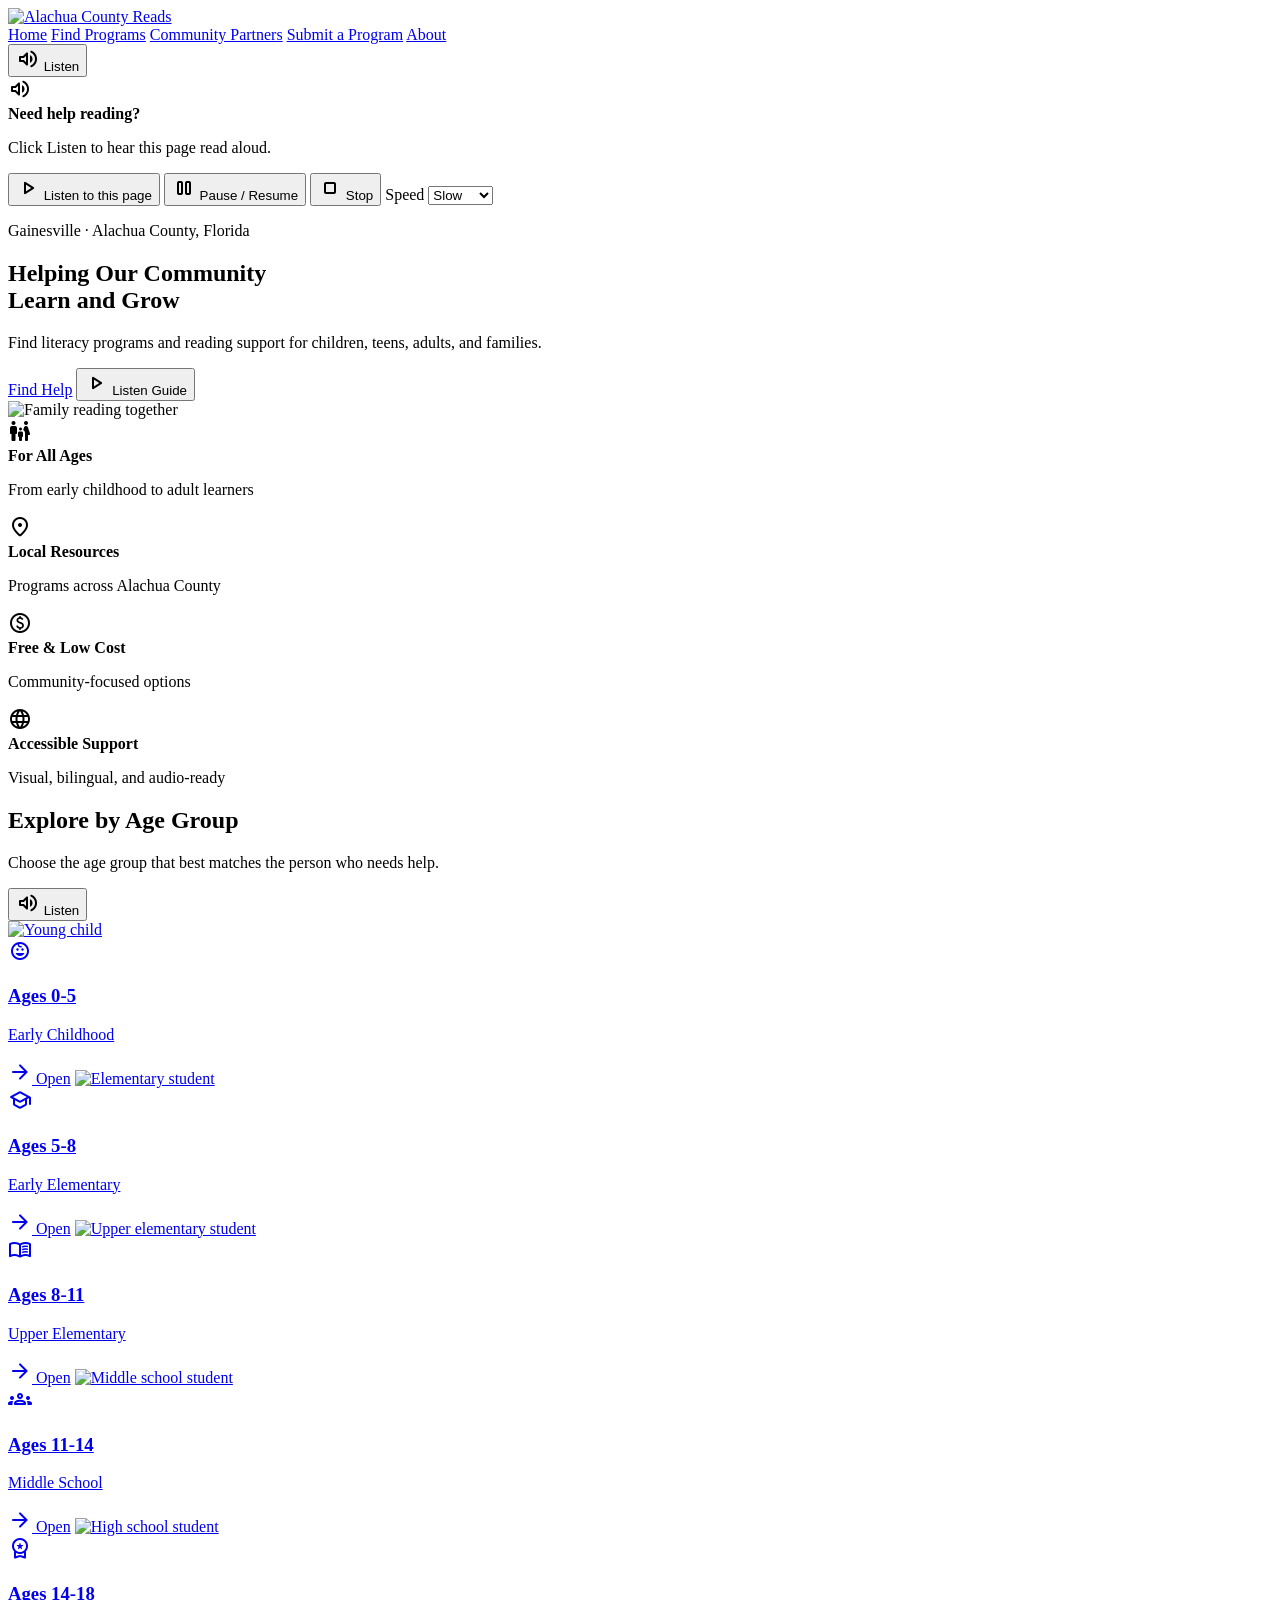
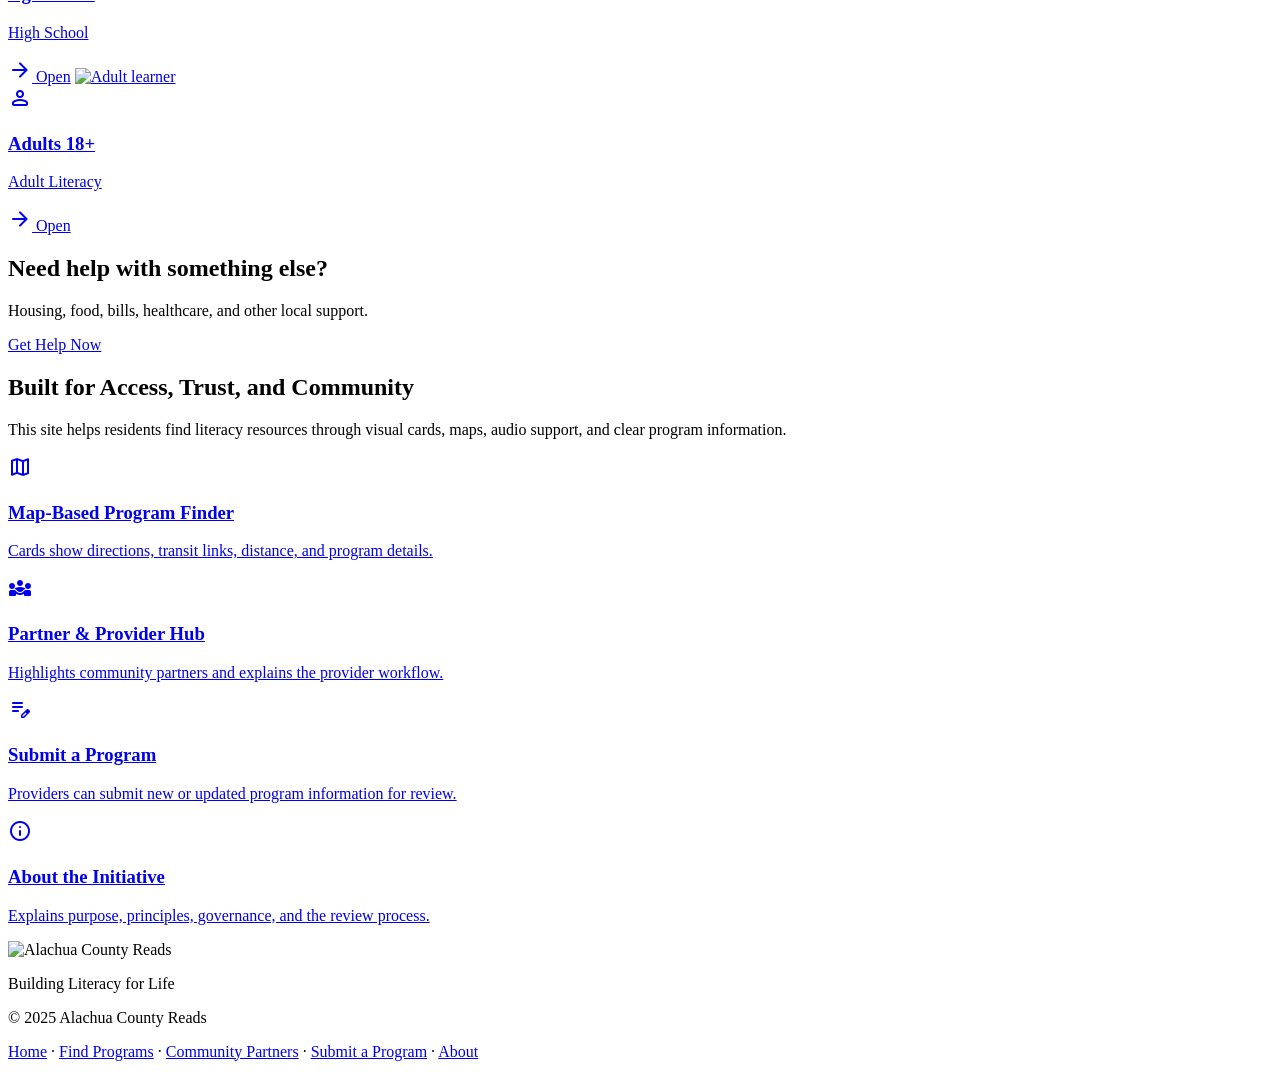
==== index.html @ 7604eb32 "Add files via upload" ====
<!DOCTYPE html>
<html lang="en">
<head>
  <meta charset="UTF-8" />
  <meta name="viewport" content="width=device-width, initial-scale=1.0" />
  <title>Alachua County Reads | Literacy Resource Hub</title>
  <link href="https://fonts.googleapis.com/css2?family=Material+Symbols+Rounded" rel="stylesheet" />
  <link rel="icon" type="image/png" sizes="32x32" href="images/branding/favicon-32.png" />
  <link rel="icon" type="image/png" sizes="16x16" href="images/branding/favicon-16.png" />
  <link rel="shortcut icon" href="images/branding/favicon.ico" />
  <link rel="apple-touch-icon" href="images/branding/apple-touch-icon.png" />
  <link rel="stylesheet" href="css/styles.css" />
  <link rel="stylesheet" href="guide/guide.css" />
</head>
<body data-audio-title="Alachua County Reads home" data-audio-text="Welcome to Alachua County Reads. This site helps children, teens, adults, families, caregivers, and providers find literacy programs in Alachua County. Choose an age group to find programs, or use the navigation to see partners, submit a program, or learn more about the initiative.">
  <header class="site-header acr-site-header">
  <a href="index.html" class="acr-logo-link" aria-label="Alachua County Reads Home">
    <img src="images/logo.png" alt="Alachua County Reads" class="site-logo" />
  </a>

  <nav class="main-nav acr-main-nav" aria-label="Main navigation">
    <a href="index.html" class="active-nav" aria-current="page">Home</a>
    <a href="programs.html">Find Programs</a>
    <a href="partners.html">Community Partners</a>
    <a href="submit.html">Submit a Program</a>
    <a href="about.html">About</a>
  </nav>

  <div class="header-actions acr-header-actions">
    <button class="listen-button" type="button" onclick="ACRAudio.speakPage()">
      <span class="material-symbols-rounded">volume_up</span>
      Listen
    </button>
  </div>
</header>
<section class="audio-guide-strip" aria-label="Audio guide">
  <div class="audio-guide-main">
    <span class="material-symbols-rounded" aria-hidden="true">volume_up</span>
    <div>
      <strong>Need help reading?</strong>
      <p>Click Listen to hear this page read aloud.</p>
    </div>
  </div>
  <div class="audio-controls" role="group" aria-label="Audio controls">
    <button type="button" class="audio-button primary-audio" onclick="ACRAudio.speakPage()">
      <span class="material-symbols-rounded" aria-hidden="true">play_arrow</span>
      Listen to this page
    </button>
    <button type="button" class="audio-button" onclick="ACRAudio.pauseOrResume()">
      <span class="material-symbols-rounded" aria-hidden="true">pause</span>
      Pause / Resume
    </button>
    <button type="button" class="audio-button" onclick="ACRAudio.stop()">
      <span class="material-symbols-rounded" aria-hidden="true">stop</span>
      Stop
    </button>
    <label class="audio-speed-label">
      Speed
      <select id="audioSpeed" onchange="ACRAudio.setSpeed(this.value)">
        <option value="0.75" selected>Slow</option>
        <option value="0.9">Normal</option>
        <option value="1.1">Fast</option>
      </select>
    </label>
  </div>
</section>


  <section class="hero">
    <div class="hero-content">
      <p class="eyebrow">Gainesville · Alachua County, Florida</p>
      <h1>Helping Our Community<br /><span>Learn and Grow</span></h1>
      <p class="hero-text">Find literacy programs and reading support for children, teens, adults, and families.</p>
      <div class="hero-actions">
        <a class="primary-button" href="#age-groups">Find Help</a>
        <button class="secondary-button" onclick="speakText('Start by choosing the age group that best matches the person who needs help. You can then view programs, maps, directions, and support options.')">
          <span class="material-symbols-rounded">play_arrow</span>
          Listen Guide
        </button>
      </div>
    </div>
    <div class="hero-image">
      <img src="images/hero-family.jpg" alt="Family reading together" />
    </div>
  </section>

  <section class="quick-stats">
    <div class="stat-card"><div class="stat-icon"><span class="material-symbols-rounded">family_restroom</span></div><div><strong>For All Ages</strong><p>From early childhood to adult learners</p></div></div>
    <div class="stat-card"><div class="stat-icon"><span class="material-symbols-rounded">location_on</span></div><div><strong>Local Resources</strong><p>Programs across Alachua County</p></div></div>
    <div class="stat-card"><div class="stat-icon"><span class="material-symbols-rounded">paid</span></div><div><strong>Free & Low Cost</strong><p>Community-focused options</p></div></div>
    <div class="stat-card"><div class="stat-icon"><span class="material-symbols-rounded">language</span></div><div><strong>Accessible Support</strong><p>Visual, bilingual, and audio-ready</p></div></div>
  </section>

  <section class="section age-section" id="age-groups">
    <div class="section-header">
      <div>
        <h2>Explore by Age Group</h2>
        <p>Choose the age group that best matches the person who needs help.</p>
      </div>
      <button class="small-listen" onclick="speakText('Choose an age group. Each card opens programs and services for that age.')">
        <span class="material-symbols-rounded">volume_up</span>
        Listen
      </button>
    </div>

    <div class="age-grid">
      <a class="age-card" href="programs.html?age=0-5"><img src="images/age-0-5.jpg" alt="Young child" /><div class="age-icon"><span class="material-symbols-rounded">child_care</span></div><h3>Ages 0-5</h3><p>Early Childhood</p><span class="age-listen"><span class="material-symbols-rounded">arrow_forward</span> Open</span></a>
      <a class="age-card" href="programs.html?age=5-8"><img src="images/age-5-8.jpg" alt="Elementary student" /><div class="age-icon"><span class="material-symbols-rounded">school</span></div><h3>Ages 5-8</h3><p>Early Elementary</p><span class="age-listen"><span class="material-symbols-rounded">arrow_forward</span> Open</span></a>
      <a class="age-card" href="programs.html?age=8-11"><img src="images/age-8-11.jpg" alt="Upper elementary student" /><div class="age-icon"><span class="material-symbols-rounded">menu_book</span></div><h3>Ages 8-11</h3><p>Upper Elementary</p><span class="age-listen"><span class="material-symbols-rounded">arrow_forward</span> Open</span></a>
      <a class="age-card" href="programs.html?age=11-14"><img src="images/age-11-14.jpg" alt="Middle school student" /><div class="age-icon"><span class="material-symbols-rounded">groups</span></div><h3>Ages 11-14</h3><p>Middle School</p><span class="age-listen"><span class="material-symbols-rounded">arrow_forward</span> Open</span></a>
      <a class="age-card" href="programs.html?age=14-18"><img src="images/age-14-18.jpg" alt="High school student" /><div class="age-icon"><span class="material-symbols-rounded">workspace_premium</span></div><h3>Ages 14-18</h3><p>High School</p><span class="age-listen"><span class="material-symbols-rounded">arrow_forward</span> Open</span></a>
      <a class="age-card" href="programs.html?age=adult"><img src="images/age-adult.jpg" alt="Adult learner" /><div class="age-icon"><span class="material-symbols-rounded">person</span></div><h3>Adults 18+</h3><p>Adult Literacy</p><span class="age-listen"><span class="material-symbols-rounded">arrow_forward</span> Open</span></a>
    </div>
  </section>

  <section class="outside-help">
    <div>
      <h2>Need help with something else?</h2>
      <p>Housing, food, bills, healthcare, and other local support.</p>
    </div>
    <a class="help-now-button" href="https://www.211.org/" target="_blank" rel="noopener">Get Help Now</a>
  </section>

  <section class="section board-demo-section">
    <div class="section-header">
      <div>
        <h2>Built for Access, Trust, and Community</h2>
        <p>This site helps residents find literacy resources through visual cards, maps, audio support, and clear program information.</p>
      </div>
    </div>
    <div class="board-demo-grid">
      <a href="programs.html" class="board-demo-card"><span class="material-symbols-rounded">map</span><h3>Map-Based Program Finder</h3><p>Cards show directions, transit links, distance, and program details.</p></a>
      <a href="partners.html" class="board-demo-card"><span class="material-symbols-rounded">diversity_3</span><h3>Partner & Provider Hub</h3><p>Highlights community partners and explains the provider workflow.</p></a>
      <a href="submit.html" class="board-demo-card"><span class="material-symbols-rounded">edit_note</span><h3>Submit a Program</h3><p>Providers can submit new or updated program information for review.</p></a>
      <a href="about.html" class="board-demo-card"><span class="material-symbols-rounded">info</span><h3>About the Initiative</h3><p>Explains purpose, principles, governance, and the review process.</p></a>
    </div>
  </section>

  <footer class="acr-footer">
  <img src="images/logo.png" alt="Alachua County Reads" class="footer-logo" />
  <p class="footer-tagline">Building Literacy for Life</p>
  <p>© 2025 Alachua County Reads</p>
  <p class="footer-links">
    <a href="index.html">Home</a> ·
    <a href="programs.html">Find Programs</a> ·
    <a href="partners.html">Community Partners</a> ·
    <a href="submit.html">Submit a Program</a> ·
    <a href="about.html">About</a>
  </p>
</footer>

  <script>
    function speakText(text) {
      if (!('speechSynthesis' in window)) return;
      window.speechSynthesis.cancel();
      const utterance = new SpeechSynthesisUtterance(text);
      utterance.rate = 0.9;
      window.speechSynthesis.speak(utterance);
    }
  </script>
<script src="js/audio-accessibility.js"></script>
<script src="guide/acr-guide.js"></script>
</body>
</html>
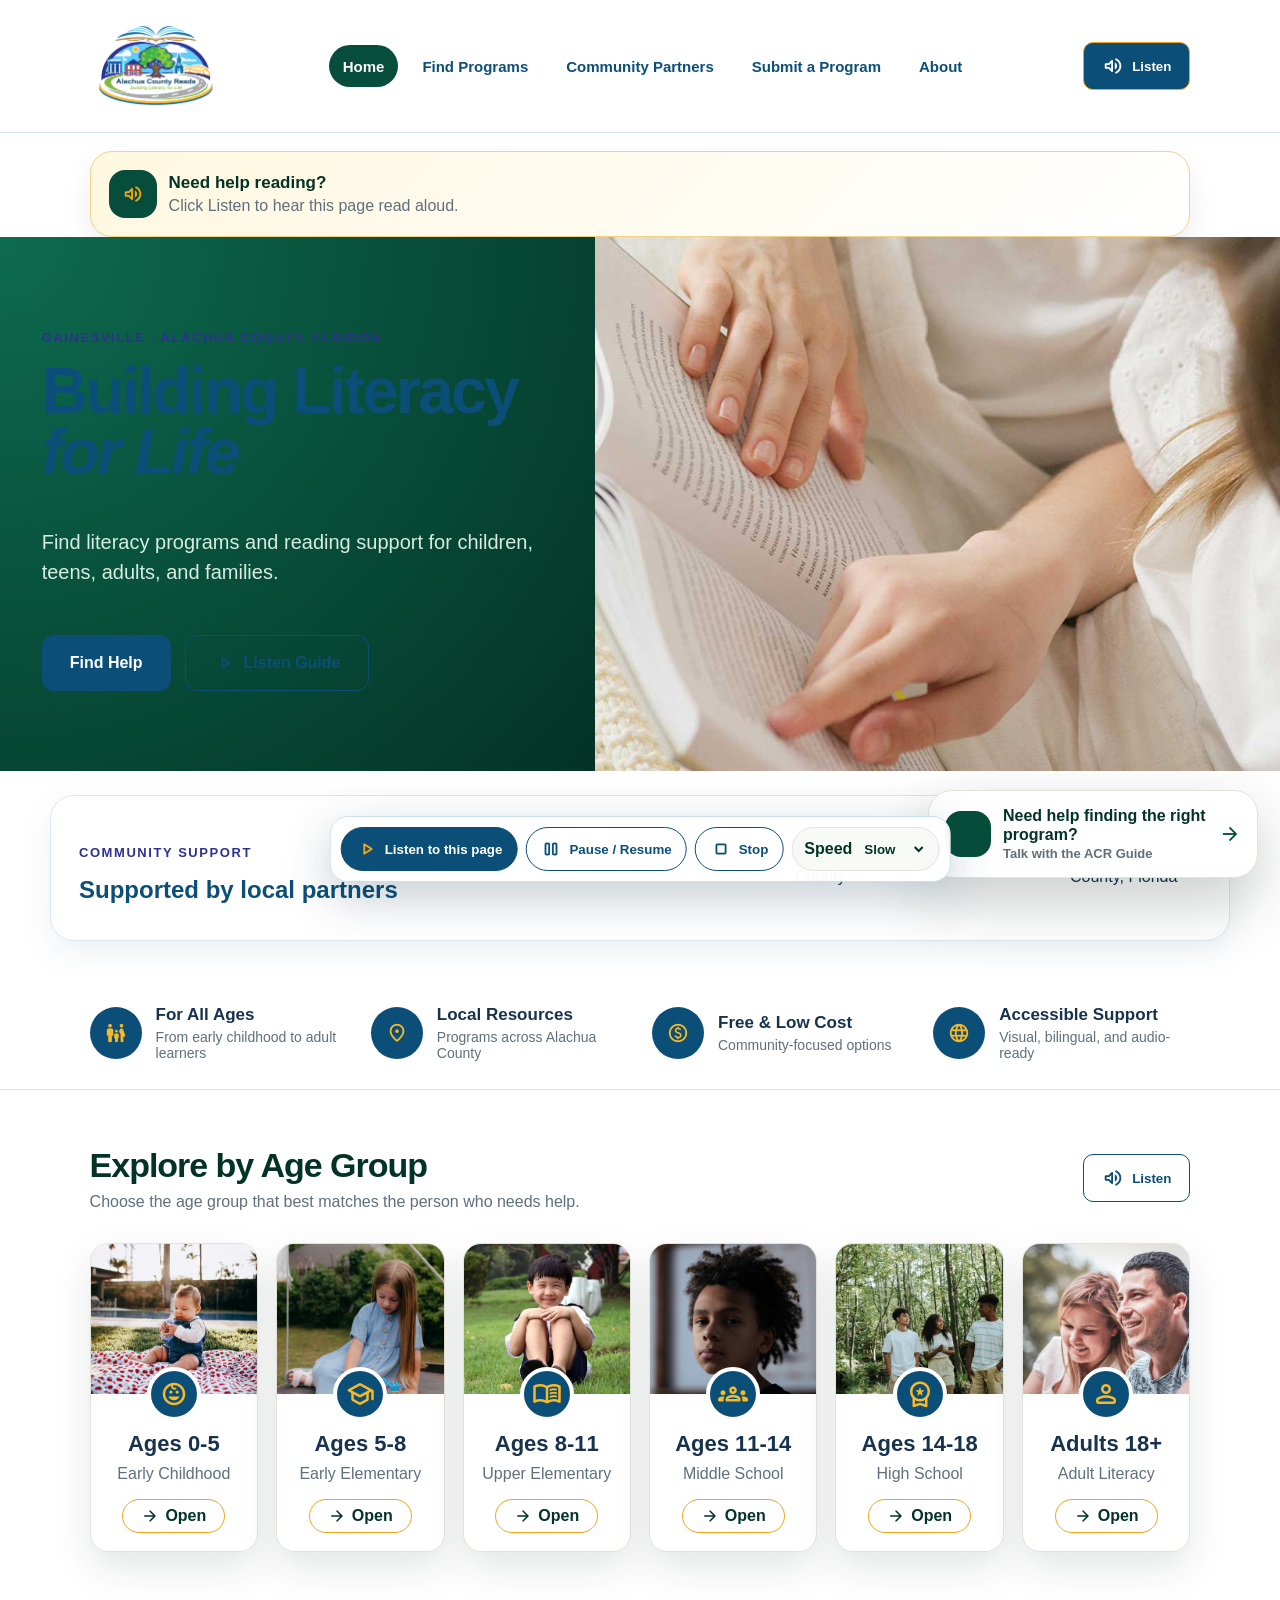
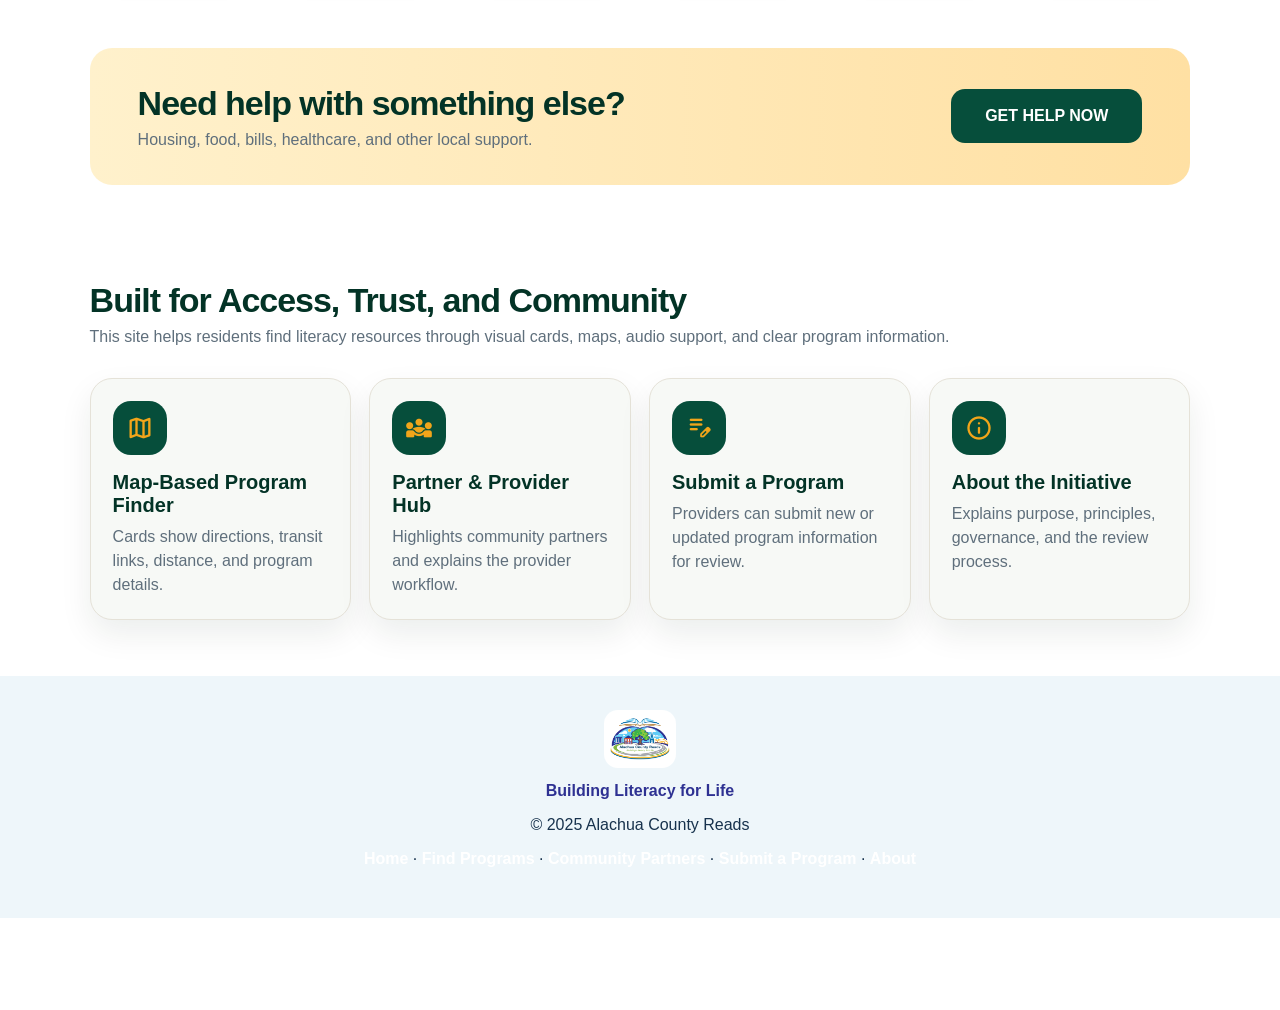
==== commit 00317b77: "Add files via upload" ====
--- a/index.html
+++ b/index.html
@@ -12,7 +12,7 @@
   <link rel="stylesheet" href="css/styles.css" />
   <link rel="stylesheet" href="guide/guide.css" />
 </head>
-<body data-audio-title="Alachua County Reads home" data-audio-text="Welcome to Alachua County Reads. This site helps children, teens, adults, families, caregivers, and providers find literacy programs in Alachua County. Choose an age group to find programs, or use the navigation to see partners, submit a program, or learn more about the initiative.">
+<body class="home-page" data-audio-title="Alachua County Reads home" data-audio-text="Welcome to Alachua County Reads. This site helps children, teens, adults, families, caregivers, and providers find literacy programs in Alachua County. Choose an age group to find programs, or use the navigation to see partners, submit a program, or learn more about the initiative.">
   <header class="site-header acr-site-header">
   <a href="index.html" class="acr-logo-link" aria-label="Alachua County Reads Home">
     <img src="images/logo.png" alt="Alachua County Reads" class="site-logo" />
@@ -69,7 +69,7 @@
   <section class="hero">
     <div class="hero-content">
       <p class="eyebrow">Gainesville · Alachua County, Florida</p>
-      <h1>Helping Our Community<br /><span>Learn and Grow</span></h1>
+      <h1>Building Literacy<br /><span>for Life</span></h1>
       <p class="hero-text">Find literacy programs and reading support for children, teens, adults, and families.</p>
       <div class="hero-actions">
         <a class="primary-button" href="#age-groups">Find Help</a>
@@ -81,6 +81,22 @@
     </div>
     <div class="hero-image">
       <img src="images/hero-family.jpg" alt="Family reading together" />
+    </div>
+  </section>
+
+
+  <section class="supporting-partners" aria-labelledby="supportingPartnersTitle">
+    <div class="supporting-partners-copy">
+      <p class="eyebrow">Community support</p>
+      <h2 id="supportingPartnersTitle">Supported by local partners</h2>
+    </div>
+    <div class="supporting-partner-logos">
+      <a href="https://www.childrenstrustofalachuacounty.us/" target="_blank" rel="noopener" aria-label="Children's Trust of Alachua County website">
+        <img src="images/partners/childrens-trust-logo.png" alt="Children's Trust of Alachua County" />
+      </a>
+      <a href="https://www.alachuacounty.us/" target="_blank" rel="noopener" aria-label="Alachua County website">
+        <img src="https://upload.wikimedia.org/wikipedia/commons/e/ef/Seal_of_Alachua_County%2C_Florida.png" alt="Alachua County, Florida" />
+      </a>
     </div>
   </section>
 
--- a/css/styles.css
+++ b/css/styles.css
@@ -0,0 +1,3686 @@
+/* RC1 POLISH & TRUST ADDITIONS
+   Add this file's contents to the bottom of css/styles.css
+   This update avoids requiring real photos/audio files tonight. */
+
+/* Fast search */
+.program-search-box {
+  display: grid;
+  grid-template-columns: 58px 1fr minmax(260px, 420px) auto;
+  gap: 16px;
+  align-items: center;
+  background: #ffffff;
+  border: 1px solid #e5e2d8;
+  border-radius: 24px;
+  padding: 18px;
+  margin-bottom: 28px;
+  box-shadow: 0 16px 36px rgba(8, 32, 24, 0.08);
+}
+
+.program-search-icon {
+  width: 58px;
+  height: 58px;
+  border-radius: 18px;
+  background: #064e3b;
+  color: #f2a51a;
+  display: grid;
+  place-items: center;
+}
+
+.program-search-icon .material-symbols-rounded {
+  color: #f2a51a;
+  font-size: 32px;
+}
+
+.program-search-copy label {
+  display: block;
+  color: #033326;
+  font-weight: 900;
+  font-size: 22px;
+  margin-bottom: 4px;
+}
+
+.program-search-copy p {
+  margin: 0;
+  color: #5f6f7c;
+  line-height: 1.35;
+}
+
+#programSearchInput {
+  width: 100%;
+  min-height: 52px;
+  border-radius: 16px;
+  border: 1px solid #d9d6cc;
+  background: #f7f9f6;
+  color: #102033;
+  padding: 0 16px;
+  font-size: 16px;
+}
+
+#programSearchInput:focus {
+  outline: 3px solid rgba(242, 165, 26, 0.26);
+  border-color: #f2a51a;
+  background: #ffffff;
+}
+
+.search-clear-button {
+  min-height: 52px;
+  border: 1px solid #e5e2d8;
+  background: #ffffff;
+  color: #064e3b;
+  border-radius: 16px;
+  font-weight: 900;
+  padding: 0 16px;
+  cursor: pointer;
+  display: inline-flex;
+  align-items: center;
+  justify-content: center;
+  gap: 7px;
+}
+
+/* Verification / trust */
+.verification-pill {
+  display: inline-flex;
+  align-items: center;
+  gap: 6px;
+  border-radius: 999px;
+  padding: 7px 11px;
+  font-size: 12px;
+  font-weight: 900;
+  margin: -4px 0 14px;
+  width: fit-content;
+}
+
+.verification-pill .material-symbols-rounded {
+  font-size: 17px;
+}
+
+.verified-source {
+  background: #eef5f1;
+  border: 1px solid #cde3d7;
+  color: #064e3b;
+}
+
+.needs-review {
+  background: #fff7df;
+  border: 1px solid #f2d18a;
+  color: #7a4a00;
+}
+
+/* Missing image fallback so board demo never shows broken image icons */
+.stat-card-image,
+.modal-profile-image,
+.community-card {
+  position: relative;
+}
+
+.stat-card-image.image-missing,
+.modal-profile-image.image-missing {
+  min-height: 170px;
+  background: linear-gradient(135deg, #064e3b, #033326);
+  display: grid;
+  place-items: center;
+}
+
+.stat-card-image.image-missing::after,
+.modal-profile-image.image-missing::after {
+  content: "Photo coming soon";
+  color: #f2a51a;
+  font-weight: 900;
+  letter-spacing: 0.02em;
+}
+
+/* Map/direct route polish */
+.card-direction-row {
+  display: grid;
+  grid-template-columns: repeat(4, 1fr);
+  gap: 8px;
+}
+
+.card-direction-row .mini-map-button {
+  min-width: 0;
+  padding-left: 6px;
+  padding-right: 6px;
+}
+
+.optional-walk-link {
+  background: #eef5f1;
+  border-color: #cde3d7;
+}
+
+.board-map-panel {
+  border-width: 2px;
+}
+
+.map-preview-note {
+  font-size: 13px;
+  line-height: 1.35;
+}
+
+/* Audio buttons should feel intentional, not secondary */
+.card-listen-button {
+  min-height: 44px;
+  border-radius: 14px;
+  border: 1px solid #064e3b;
+  background: #064e3b;
+  color: #ffffff;
+  font-weight: 900;
+  display: inline-flex;
+  align-items: center;
+  justify-content: center;
+  gap: 7px;
+  width: 100%;
+  cursor: pointer;
+  margin-top: 12px;
+}
+
+.card-listen-button .material-symbols-rounded {
+  color: #f2a51a;
+}
+
+.listen-button,
+.secondary-map-action,
+.near-me-button {
+  touch-action: manipulation;
+}
+
+/* Mobile polish */
+@media (max-width: 980px) {
+  .program-search-box {
+    grid-template-columns: 58px 1fr;
+  }
+
+  #programSearchInput,
+  .search-clear-button {
+    grid-column: 1 / -1;
+  }
+
+  .card-direction-row {
+    grid-template-columns: repeat(2, 1fr);
+  }
+}
+
+@media (max-width: 640px) {
+  .program-search-box {
+    grid-template-columns: 1fr;
+  }
+
+  .program-search-icon {
+    width: 52px;
+    height: 52px;
+  }
+
+  .program-search-copy label {
+    font-size: 20px;
+  }
+
+  .card-direction-row {
+    grid-template-columns: 1fr;
+  }
+
+  .filter-chip,
+  .quick-help-card,
+  .chooser-card,
+  .mini-map-button,
+  .card-listen-button,
+  .near-me-button {
+    min-height: 48px;
+  }
+}
+:root {
+  --green: #064e3b;
+  --green-dark: #033326;
+  --gold: #f2a51a;
+  --gold-soft: #fff1cc;
+  --blue: #173b57;
+  --cream: #faf8f2;
+  --gray: #f3f5f4;
+  --text: #102033;
+  --muted: #5f6f7c;
+  --border: #e5e2d8;
+  --white: #ffffff;
+  --shadow: 0 16px 38px rgba(8, 32, 24, 0.11);
+}
+
+* {
+  box-sizing: border-box;
+}
+
+body {
+  margin: 0;
+  font-family: Arial, Helvetica, sans-serif;
+  background: var(--cream);
+  color: var(--text);
+}
+
+a {
+  text-decoration: none;
+  color: inherit;
+}
+
+img {
+  width: 100%;
+  display: block;
+}
+
+/* HEADER */
+
+.site-header {
+  height: 84px;
+  padding: 0 7%;
+  background: var(--white);
+  display: flex;
+  align-items: center;
+  justify-content: space-between;
+  border-bottom: 1px solid var(--border);
+  position: sticky;
+  top: 0;
+  z-index: 20;
+}
+
+.logo-wrap {
+  display: flex;
+  align-items: center;
+  gap: 12px;
+}
+
+.logo-mark {
+  width: 46px;
+  height: 46px;
+  border-radius: 14px;
+  background: var(--green);
+  color: var(--gold);
+  display: grid;
+  place-items: center;
+  font-size: 24px;
+}
+
+.logo-title {
+  font-size: 22px;
+  font-weight: 800;
+  color: var(--green-dark);
+}
+
+.logo-subtitle {
+  font-size: 11px;
+  text-transform: uppercase;
+  color: var(--green);
+  letter-spacing: 0.08em;
+  font-weight: 700;
+}
+
+.main-nav {
+  display: flex;
+  gap: 28px;
+  font-size: 15px;
+  font-weight: 600;
+}
+
+.main-nav a {
+  color: var(--text);
+}
+
+.listen-button,
+.small-listen {
+  border: 1px solid var(--gold);
+  color: var(--green-dark);
+  background: var(--white);
+  padding: 12px 18px;
+  border-radius: 10px;
+  font-weight: 700;
+  cursor: pointer;
+}
+
+.back-link {
+  font-weight: 700;
+  color: var(--green);
+}
+
+/* HERO */
+
+.hero {
+  display: grid;
+  grid-template-columns: 1fr 1.15fr;
+  min-height: 440px;
+}
+
+.hero-content {
+  background: radial-gradient(circle at top left, #0d6b4f, var(--green-dark));
+  color: var(--white);
+  padding: 80px 7%;
+  display: flex;
+  flex-direction: column;
+  justify-content: center;
+}
+
+.eyebrow {
+  text-transform: uppercase;
+  color: var(--gold);
+  font-size: 13px;
+  font-weight: 800;
+  letter-spacing: 0.12em;
+  margin-bottom: 16px;
+}
+
+.hero h1 {
+  font-size: clamp(42px, 5vw, 68px);
+  line-height: 0.95;
+  margin: 0 0 24px;
+  letter-spacing: -0.04em;
+}
+
+.hero h1 span {
+  color: var(--gold);
+  font-style: italic;
+}
+
+.hero-text {
+  font-size: 20px;
+  line-height: 1.5;
+  max-width: 520px;
+  color: #d7ece3;
+}
+
+.hero-actions {
+  display: flex;
+  gap: 14px;
+  margin-top: 28px;
+}
+
+.primary-button,
+.secondary-button {
+  min-height: 56px;
+  padding: 0 28px;
+  border-radius: 12px;
+  border: none;
+  font-weight: 800;
+  font-size: 16px;
+  cursor: pointer;
+  display: inline-flex;
+  align-items: center;
+  justify-content: center;
+}
+
+.primary-button {
+  background: var(--gold);
+  color: var(--green-dark);
+}
+
+.secondary-button {
+  background: transparent;
+  color: var(--white);
+  border: 1px solid rgba(255,255,255,.5);
+}
+
+.hero-image {
+  min-height: 440px;
+}
+
+.hero-image img {
+  height: 100%;
+  object-fit: cover;
+}
+
+/* QUICK STATS */
+
+.quick-stats {
+  background: var(--white);
+  display: grid;
+  grid-template-columns: repeat(4, 1fr);
+  padding: 28px 7%;
+  border-bottom: 1px solid var(--border);
+  gap: 24px;
+}
+
+.stat-card {
+  display: flex;
+  gap: 14px;
+  align-items: center;
+}
+
+.stat-icon {
+  width: 52px;
+  height: 52px;
+  background: #e7f3ed;
+  color: var(--green);
+  display: grid;
+  place-items: center;
+  border-radius: 50%;
+  font-size: 24px;
+  flex-shrink: 0;
+}
+
+.stat-card strong {
+  display: block;
+  font-size: 17px;
+}
+
+.stat-card p {
+  margin: 4px 0 0;
+  color: var(--muted);
+  font-size: 14px;
+}
+
+/* SECTIONS */
+
+.section {
+  padding: 56px 7%;
+}
+
+.section-header {
+  display: flex;
+  justify-content: space-between;
+  align-items: center;
+  margin-bottom: 32px;
+  gap: 24px;
+}
+
+.section-header h2,
+.outside-help h2,
+.programs-hero h1 {
+  font-size: 34px;
+  margin: 0;
+  color: var(--green-dark);
+  letter-spacing: -0.03em;
+}
+
+.section-header p {
+  color: var(--muted);
+  margin: 8px 0 0;
+}
+
+/* AGE CARDS */
+
+.age-section {
+  background: var(--white);
+}
+
+.age-grid {
+  display: grid;
+  grid-template-columns: repeat(6, 1fr);
+  gap: 18px;
+}
+
+.age-card {
+  background: var(--white);
+  border: 1px solid var(--border);
+  border-radius: 18px;
+  overflow: hidden;
+  box-shadow: var(--shadow);
+  text-align: center;
+  transition: transform .2s ease, box-shadow .2s ease;
+}
+
+.age-card:hover {
+  transform: translateY(-4px);
+  box-shadow: 0 22px 45px rgba(8, 32, 24, 0.16);
+}
+
+.age-card img {
+  height: 150px;
+  object-fit: cover;
+}
+
+.age-icon {
+  width: 54px;
+  height: 54px;
+  background: var(--green);
+  color: var(--gold);
+  border-radius: 50%;
+  display: grid;
+  place-items: center;
+  font-size: 24px;
+  margin: -27px auto 10px;
+  border: 4px solid var(--white);
+  position: relative;
+}
+
+.age-card h3 {
+  margin: 0;
+  font-size: 22px;
+}
+
+.age-card p {
+  color: var(--muted);
+  margin: 8px 0 16px;
+}
+
+.age-card span {
+  display: inline-block;
+  border: 1px solid var(--gold);
+  border-radius: 20px;
+  padding: 7px 18px;
+  margin-bottom: 18px;
+  font-weight: 700;
+  color: var(--green-dark);
+}
+
+/* OUTSIDE HELP */
+
+.outside-help {
+  margin: 40px 7%;
+  background: linear-gradient(90deg, var(--gold-soft), #ffe0a3);
+  border-radius: 22px;
+  padding: 36px 48px;
+  display: flex;
+  align-items: center;
+  justify-content: space-between;
+}
+
+.outside-help p {
+  margin: 8px 0 0;
+  color: var(--muted);
+}
+
+.help-now-button {
+  background: var(--green);
+  color: var(--white);
+  padding: 18px 34px;
+  border-radius: 14px;
+  font-weight: 900;
+  text-transform: uppercase;
+}
+
+/* STEPS */
+
+.steps-grid {
+  display: grid;
+  grid-template-columns: repeat(3, 1fr);
+  gap: 22px;
+}
+
+.step-card {
+  background: var(--white);
+  border: 1px solid var(--border);
+  border-radius: 20px;
+  padding: 28px;
+  position: relative;
+  box-shadow: var(--shadow);
+}
+
+.step-number {
+  width: 36px;
+  height: 36px;
+  background: var(--green);
+  color: white;
+  border-radius: 50%;
+  display: grid;
+  place-items: center;
+  font-weight: 900;
+}
+
+.step-icon {
+  font-size: 42px;
+  margin: 22px 0;
+}
+
+.step-card h3 {
+  margin: 0;
+  font-size: 22px;
+}
+
+.step-card p {
+  color: var(--muted);
+}
+
+/* PROGRAM CARDS */
+
+.featured-grid,
+.results-grid {
+  display: grid;
+  grid-template-columns: repeat(3, 1fr);
+  gap: 22px;
+}
+
+.program-card {
+  background: var(--white);
+  border: 1px solid var(--border);
+  border-radius: 20px;
+  overflow: hidden;
+  box-shadow: var(--shadow);
+}
+
+.program-card img {
+  height: 160px;
+  object-fit: cover;
+}
+
+.program-body {
+  padding: 20px;
+}
+
+.program-body h3 {
+  margin: 0 0 14px;
+  font-size: 22px;
+  color: var(--green-dark);
+}
+
+.program-info {
+  display: grid;
+  grid-template-columns: repeat(2, 1fr);
+  gap: 10px;
+  font-size: 14px;
+  color: var(--text);
+  margin-bottom: 16px;
+}
+
+.tag-row {
+  display: flex;
+  flex-wrap: wrap;
+  gap: 8px;
+  margin-bottom: 18px;
+}
+
+.tag-row span {
+  background: #eef5f1;
+  color: var(--green);
+  padding: 7px 10px;
+  border-radius: 20px;
+  font-size: 13px;
+  font-weight: 700;
+}
+
+.program-actions {
+  display: grid;
+  grid-template-columns: 1fr 1fr;
+  gap: 10px;
+}
+
+.program-actions button,
+.program-actions a {
+  border-radius: 10px;
+  min-height: 44px;
+  font-weight: 800;
+  cursor: pointer;
+  display: grid;
+  place-items: center;
+}
+
+.program-actions button {
+  border: 1px solid var(--green);
+  background: white;
+  color: var(--green);
+}
+
+.program-actions a {
+  background: var(--green);
+  color: white;
+}
+
+/* PARTNERS */
+
+.partners {
+  padding: 36px 7%;
+  background: var(--white);
+  border-top: 1px solid var(--border);
+  text-align: center;
+}
+
+.partners p {
+  color: var(--muted);
+  margin-bottom: 18px;
+}
+
+.partners div {
+  display: flex;
+  justify-content: center;
+  gap: 28px;
+  flex-wrap: wrap;
+  font-weight: 800;
+  color: var(--green-dark);
+}
+
+/* AUDIO BAR */
+
+.audio-bar {
+  position: sticky;
+  bottom: 0;
+  background: var(--green-dark);
+  color: white;
+  padding: 16px 7%;
+  display: flex;
+  align-items: center;
+  gap: 16px;
+  z-index: 30;
+}
+
+.audio-bar p {
+  margin: 2px 0 0;
+  color: #cfe6dc;
+}
+
+.audio-bar button {
+  margin-left: auto;
+  width: 52px;
+  height: 52px;
+  border-radius: 50%;
+  border: none;
+  background: var(--gold);
+  color: var(--green-dark);
+  font-size: 20px;
+  cursor: pointer;
+}
+
+/* PROGRAMS PAGE */
+
+.programs-page {
+  padding: 48px 7%;
+}
+
+.programs-hero {
+  background: var(--green);
+  color: white;
+  border-radius: 26px;
+  padding: 48px;
+  margin-bottom: 30px;
+}
+
+.programs-hero h1 {
+  color: white;
+}
+
+.programs-hero p {
+  color: #d8eee5;
+}
+
+.visual-filters {
+  display: flex;
+  flex-wrap: wrap;
+  gap: 12px;
+  margin-bottom: 34px;
+}
+
+.visual-filters button {
+  border: 1px solid var(--border);
+  background: white;
+  border-radius: 999px;
+  padding: 13px 18px;
+  font-weight: 800;
+  cursor: pointer;
+}
+
+.visual-filters button:hover {
+  background: var(--green);
+  color: white;
+}
+
+footer {
+  background: #02251c;
+  color: #cfe6dc;
+  padding: 24px 7%;
+  display: flex;
+  justify-content: space-between;
+  gap: 20px;
+}
+
+/* RESPONSIVE */
+
+@media (max-width: 1100px) {
+  .age-grid {
+    grid-template-columns: repeat(3, 1fr);
+  }
+
+  .featured-grid,
+  .results-grid {
+    grid-template-columns: repeat(2, 1fr);
+  }
+
+  .quick-stats {
+    grid-template-columns: repeat(2, 1fr);
+  }
+}
+
+@media (max-width: 800px) {
+  .site-header {
+    height: auto;
+    padding: 18px 5%;
+    flex-wrap: wrap;
+    gap: 16px;
+  }
+
+  .main-nav {
+    display: none;
+  }
+
+  .hero {
+    grid-template-columns: 1fr;
+  }
+
+  .hero-content {
+    padding: 56px 5%;
+  }
+
+  .hero-image {
+    min-height: 260px;
+  }
+
+  .quick-stats,
+  .age-grid,
+  .steps-grid,
+  .featured-grid,
+  .results-grid {
+    grid-template-columns: 1fr;
+  }
+
+  .outside-help {
+    margin: 28px 5%;
+    flex-direction: column;
+    align-items: flex-start;
+    gap: 20px;
+  }
+
+  .section,
+  .programs-page {
+    padding: 40px 5%;
+  }
+
+  footer {
+    flex-direction: column;
+  }
+}
+.material-symbols-rounded {
+  font-variation-settings:
+    'FILL' 0,
+    'wght' 400,
+    'GRAD' 0,
+    'opsz' 24;
+  font-size: 20px;
+  vertical-align: middle;
+}
+/* FIX MATERIAL ICON ALIGNMENT */
+
+.material-symbols-rounded {
+  font-size: 22px;
+  line-height: 1;
+  vertical-align: middle;
+  display: inline-flex;
+  align-items: center;
+  justify-content: center;
+}
+
+/* Prevent old age-card span styling from affecting icons */
+.age-card .material-symbols-rounded {
+  border: none;
+  padding: 0;
+  margin: 0;
+}
+
+/* Age circle icon */
+.age-icon {
+  display: grid;
+  place-items: center;
+}
+
+.age-icon .material-symbols-rounded {
+  font-size: 30px;
+  color: #f2a51a;
+}
+
+/* Listen pill inside age cards */
+.age-listen {
+  display: inline-flex !important;
+  align-items: center;
+  justify-content: center;
+  gap: 6px;
+  border: 1px solid #f2a51a;
+  border-radius: 20px;
+  padding: 7px 18px;
+  margin-bottom: 18px;
+  font-weight: 700;
+  color: #033326;
+}
+
+.age-listen .material-symbols-rounded {
+  font-size: 18px;
+  color: #033326;
+  border: none;
+  padding: 0;
+  margin: 0;
+}
+
+/* Header and button icon alignment */
+.listen-button,
+.small-listen,
+.secondary-button {
+  display: inline-flex;
+  align-items: center;
+  gap: 8px;
+}
+
+/* Program info icon alignment */
+.program-info span {
+  display: flex;
+  align-items: center;
+  gap: 6px;
+}
+
+.program-info .material-symbols-rounded {
+  font-size: 19px;
+  color: #064e3b;
+}
+/* PROGRAM DETAIL MODAL FIX */
+
+.hidden {
+  display: none !important;
+}
+
+.modal {
+  position: fixed;
+  top: 0;
+  left: 0;
+  width: 100%;
+  height: 100%;
+  background: rgba(2, 37, 28, 0.72);
+  display: flex;
+  align-items: center;
+  justify-content: center;
+  z-index: 9999;
+  padding: 24px;
+}
+
+.modal-content {
+  background: #ffffff;
+  width: 100%;
+  max-width: 560px;
+  border-radius: 24px;
+  padding: 32px;
+  box-shadow: 0 28px 70px rgba(0,0,0,0.28);
+  position: relative;
+}
+
+.close-btn {
+  position: absolute;
+  top: 18px;
+  right: 18px;
+  width: 38px;
+  height: 38px;
+  border-radius: 50%;
+  border: none;
+  background: #f3f5f4;
+  color: #033326;
+  font-size: 18px;
+  cursor: pointer;
+}
+
+#modalBody h2 {
+  margin-top: 0;
+  color: #033326;
+  font-size: 30px;
+}
+
+#modalBody p {
+  display: flex;
+  align-items: center;
+  gap: 8px;
+  font-size: 17px;
+  color: #102033;
+}
+
+#modalBody h4 {
+  margin-top: 24px;
+  color: #064e3b;
+}
+
+#modalBody button,
+#modalBody a {
+  border-radius: 12px;
+  min-height: 46px;
+  padding: 0 20px;
+  font-weight: 800;
+  display: inline-flex;
+  align-items: center;
+  justify-content: center;
+  text-decoration: none;
+}
+
+#modalBody button {
+  background: white;
+  border: 1px solid #064e3b;
+  color: #064e3b;
+}
+
+#modalBody a {
+  background: #064e3b;
+  color: white;
+}
+
+.program-card {
+  cursor: pointer;
+}
+/* FILTER CHIP SYSTEM */
+
+.filter-bar {
+  display: flex;
+  flex-wrap: wrap;
+  gap: 12px;
+  margin-bottom: 30px;
+}
+
+.filter-chip {
+  display: inline-flex;
+  align-items: center;
+  gap: 8px;
+  padding: 12px 18px;
+  border-radius: 999px;
+  border: 1px solid #e5e2d8;
+  background: white;
+  font-weight: 700;
+  cursor: pointer;
+  transition: all 0.2s ease;
+}
+
+.filter-chip .material-symbols-rounded {
+  font-size: 20px;
+}
+
+.filter-chip:hover {
+  background: #064e3b;
+  color: white;
+}
+
+.filter-chip.active {
+  background: #064e3b;
+  color: white;
+  border-color: #064e3b;
+}
+/* PROFESSIONAL STAT PROGRAM CARDS */
+
+.stat-program-card {
+  overflow: hidden;
+  border-radius: 24px;
+  background: #ffffff;
+  border: 1px solid #e5e2d8;
+  box-shadow: 0 18px 42px rgba(8, 32, 24, 0.11);
+  transition: transform 0.2s ease, box-shadow 0.2s ease;
+}
+
+.stat-program-card:hover {
+  transform: translateY(-5px);
+  box-shadow: 0 26px 58px rgba(8, 32, 24, 0.18);
+}
+
+.stat-card-image {
+  height: 170px;
+  overflow: hidden;
+  background: #eef5f1;
+}
+
+.stat-card-image img {
+  width: 100%;
+  height: 100%;
+  object-fit: cover;
+}
+
+.program-card-top {
+  display: flex;
+  align-items: flex-start;
+  justify-content: space-between;
+  gap: 12px;
+  margin-bottom: 18px;
+}
+
+.program-card-top h3 {
+  margin: 0;
+  line-height: 1.1;
+}
+
+.program-status {
+  background: #e7f3ed;
+  color: #064e3b;
+  border: 1px solid #c9e4d7;
+  border-radius: 999px;
+  padding: 5px 10px;
+  font-size: 12px;
+  font-weight: 800;
+  white-space: nowrap;
+}
+
+.stat-grid {
+  display: grid;
+  grid-template-columns: 1fr 1fr;
+  gap: 10px;
+}
+
+.stat-badge {
+  background: #f7f9f6;
+  border: 1px solid #e5e2d8;
+  border-radius: 16px;
+  padding: 12px;
+  display: flex;
+  align-items: center;
+  gap: 10px;
+  min-height: 76px;
+}
+
+.stat-badge .material-symbols-rounded {
+  width: 36px;
+  height: 36px;
+  min-width: 36px;
+  border-radius: 12px;
+  background: #064e3b;
+  color: #f2a51a;
+  display: inline-flex;
+  align-items: center;
+  justify-content: center;
+  font-size: 21px;
+}
+
+.stat-badge small {
+  display: block;
+  color: #5f6f7c;
+  font-size: 11px;
+  font-weight: 800;
+  text-transform: uppercase;
+  letter-spacing: 0.04em;
+  margin-bottom: 3px;
+}
+
+.stat-badge strong {
+  display: block;
+  color: #102033;
+  font-size: 14px;
+  line-height: 1.2;
+}
+
+.support-section {
+  margin-top: 18px;
+}
+
+.support-section > small {
+  display: block;
+  color: #5f6f7c;
+  font-size: 11px;
+  font-weight: 800;
+  text-transform: uppercase;
+  letter-spacing: 0.04em;
+  margin-bottom: 8px;
+}
+
+.card-action-row {
+  margin-top: 18px;
+  padding-top: 14px;
+  border-top: 1px solid #e5e2d8;
+  display: flex;
+  align-items: center;
+  justify-content: space-between;
+  color: #064e3b;
+  font-weight: 900;
+  font-size: 14px;
+}
+
+.card-action-row .material-symbols-rounded {
+  color: #064e3b;
+  font-size: 22px;
+}
+
+@media (max-width: 700px) {
+  .stat-grid {
+    grid-template-columns: 1fr;
+  }
+}
+/* FIX STAT CARD OVERFLOW */
+
+.program-card,
+.stat-program-card,
+.program-body,
+.stat-grid,
+.stat-badge {
+  min-width: 0;
+}
+
+.stat-badge {
+  overflow: hidden;
+}
+
+.stat-badge div {
+  min-width: 0;
+}
+
+.stat-badge strong {
+  word-break: break-word;
+  overflow-wrap: anywhere;
+}
+
+.results-grid {
+  align-items: stretch;
+}
+
+.program-card-top {
+  min-width: 0;
+}
+
+.program-card-top h3 {
+  min-width: 0;
+  overflow-wrap: anywhere;
+}
+/* VISUAL SUPPORT BADGES */
+
+.support-badge-row {
+  display: flex;
+  flex-wrap: wrap;
+  gap: 8px;
+}
+
+.support-badge {
+  display: inline-flex;
+  align-items: center;
+  gap: 7px;
+  background: #eef5f1;
+  color: #064e3b;
+  border: 1px solid #cde3d7;
+  border-radius: 999px;
+  padding: 8px 11px;
+  font-size: 13px;
+  font-weight: 800;
+  line-height: 1;
+}
+
+.support-badge .material-symbols-rounded {
+  width: 24px;
+  height: 24px;
+  min-width: 24px;
+  border-radius: 50%;
+  background: #064e3b;
+  color: #f2a51a;
+  display: inline-flex;
+  align-items: center;
+  justify-content: center;
+  font-size: 15px;
+}
+
+.modal-support {
+  margin-top: 10px;
+}
+/* UPGRADED PROGRAM DETAIL MODAL */
+
+.modal-content {
+  max-width: 850px;
+  padding: 0;
+  overflow: hidden;
+}
+
+.modal-profile {
+  display: grid;
+  grid-template-columns: 300px 1fr;
+  background: white;
+}
+
+.modal-profile-image {
+  min-height: 100%;
+  background: #eef5f1;
+}
+
+.modal-profile-image img {
+  width: 100%;
+  height: 100%;
+  object-fit: cover;
+}
+
+.modal-profile-content {
+  padding: 34px;
+}
+
+.modal-status {
+  display: inline-block;
+  margin-bottom: 12px;
+}
+
+.modal-profile-content h2 {
+  margin: 0 0 22px;
+  color: #033326;
+  font-size: 34px;
+  line-height: 1.05;
+}
+
+.modal-stat-grid {
+  display: grid;
+  grid-template-columns: repeat(2, 1fr);
+  gap: 12px;
+  margin-bottom: 18px;
+}
+
+.modal-stat-grid div {
+  background: #f7f9f6;
+  border: 1px solid #e5e2d8;
+  border-radius: 16px;
+  padding: 14px;
+  display: grid;
+  gap: 4px;
+}
+
+.modal-stat-grid .material-symbols-rounded {
+  width: 36px;
+  height: 36px;
+  border-radius: 12px;
+  background: #064e3b;
+  color: #f2a51a;
+  display: inline-flex;
+  align-items: center;
+  justify-content: center;
+  font-size: 21px;
+  margin-bottom: 4px;
+}
+
+.modal-stat-grid strong {
+  font-size: 15px;
+  color: #102033;
+}
+
+.modal-stat-grid small {
+  color: #5f6f7c;
+  font-size: 11px;
+  font-weight: 800;
+  text-transform: uppercase;
+  letter-spacing: 0.04em;
+}
+
+.modal-address {
+  display: flex;
+  align-items: center;
+  gap: 8px;
+  background: #fff7df;
+  border: 1px solid #f2a51a;
+  border-radius: 14px;
+  padding: 12px 14px;
+  color: #064e3b;
+  font-weight: 800;
+  margin: 8px 0 20px;
+}
+
+.modal-section-block {
+  margin-top: 18px;
+}
+
+.modal-section-block h4 {
+  margin: 0 0 7px;
+  color: #064e3b;
+  font-size: 15px;
+}
+
+.modal-section-block p {
+  margin: 0;
+  color: #102033;
+  line-height: 1.55;
+  display: block !important;
+}
+
+.modal-actions {
+  display: flex;
+  flex-wrap: wrap;
+  gap: 10px;
+  margin-top: 26px;
+}
+
+.modal-action {
+  min-height: 48px;
+  border-radius: 12px;
+  padding: 0 18px;
+  border: none;
+  font-weight: 900;
+  cursor: pointer;
+  text-decoration: none;
+  display: inline-flex !important;
+  align-items: center;
+  justify-content: center;
+  gap: 8px;
+}
+
+.call-action {
+  background: white;
+  color: #064e3b;
+  border: 1px solid #064e3b;
+}
+
+.website-action {
+  background: #064e3b;
+  color: white;
+}
+
+.map-action {
+  background: #fff7df;
+  color: #064e3b;
+  border: 1px solid #f2a51a;
+}
+
+@media (max-width: 760px) {
+  .modal-profile {
+    grid-template-columns: 1fr;
+  }
+
+  .modal-profile-image {
+    height: 220px;
+  }
+
+  .modal-stat-grid {
+    grid-template-columns: 1fr;
+  }
+
+  .modal-profile-content {
+    padding: 24px;
+  }
+}
+/* QUICK HELP SELECTOR */
+
+.quick-help-section {
+  margin-bottom: 36px;
+}
+
+.quick-help-grid {
+  display: grid;
+  grid-template-columns: repeat(auto-fit, minmax(180px, 1fr));
+  gap: 14px;
+  margin-top: 18px;
+}
+
+.quick-help-card {
+  min-height: 120px;
+  border-radius: 22px;
+  border: 1px solid #e5e2d8;
+  background: white;
+  cursor: pointer;
+  transition: all 0.2s ease;
+  padding: 18px;
+  text-align: left;
+
+  display: flex;
+  flex-direction: column;
+  justify-content: center;
+  gap: 14px;
+
+  box-shadow: 0 10px 28px rgba(8, 32, 24, 0.06);
+}
+
+.quick-help-card:hover {
+  transform: translateY(-4px);
+  box-shadow: 0 18px 38px rgba(8, 32, 24, 0.12);
+}
+
+.quick-help-card .material-symbols-rounded {
+  width: 54px;
+  height: 54px;
+  border-radius: 18px;
+  background: #064e3b;
+  color: #f2a51a;
+
+  display: inline-flex;
+  align-items: center;
+  justify-content: center;
+
+  font-size: 28px;
+}
+
+.quick-help-card strong {
+  font-size: 16px;
+  color: #102033;
+  line-height: 1.2;
+}
+
+.active-help {
+  background: #064e3b;
+  border-color: #064e3b;
+}
+
+.active-help strong {
+  color: white;
+}
+
+.active-help .material-symbols-rounded {
+  background: rgba(255,255,255,0.14);
+  color: #f2a51a;
+}
+/* GUIDED CHOOSER + RECOMMENDATION MODAL */
+
+.chooser-box {
+  background: #ffffff;
+  border: 1px solid #e5e2d8;
+  border-radius: 26px;
+  padding: 28px;
+  margin-bottom: 34px;
+  box-shadow: 0 18px 42px rgba(8, 32, 24, 0.08);
+}
+
+.chooser-header {
+  display: flex;
+  align-items: center;
+  justify-content: space-between;
+  gap: 22px;
+  margin-bottom: 20px;
+}
+
+.chooser-header h2 {
+  margin: 0 0 6px;
+  color: #033326;
+  font-size: 30px;
+}
+
+.chooser-header p {
+  margin: 0;
+  color: #5f6f7c;
+}
+
+.chooser-icon {
+  width: 64px;
+  height: 64px;
+  border-radius: 20px;
+  background: #064e3b;
+  color: #f2a51a;
+  display: grid;
+  place-items: center;
+  flex-shrink: 0;
+}
+
+.chooser-icon .material-symbols-rounded {
+  color: #f2a51a;
+  font-size: 32px;
+}
+
+.chooser-grid {
+  display: grid;
+  grid-template-columns: repeat(auto-fit, minmax(190px, 1fr));
+  gap: 14px;
+}
+
+.chooser-card {
+  min-height: 112px;
+  border-radius: 22px;
+  border: 1px solid #e5e2d8;
+  background: #f7f9f6;
+  cursor: pointer;
+  padding: 18px;
+  text-align: left;
+  display: flex;
+  flex-direction: column;
+  justify-content: center;
+  gap: 14px;
+  transition: all 0.2s ease;
+}
+
+.chooser-card:hover {
+  background: #064e3b;
+  transform: translateY(-3px);
+  box-shadow: 0 18px 38px rgba(8, 32, 24, 0.16);
+}
+
+.chooser-card .material-symbols-rounded {
+  width: 52px;
+  height: 52px;
+  border-radius: 17px;
+  background: #064e3b;
+  color: #f2a51a;
+  display: inline-flex;
+  align-items: center;
+  justify-content: center;
+  font-size: 28px;
+}
+
+.chooser-card strong {
+  color: #102033;
+  font-size: 16px;
+  line-height: 1.25;
+}
+
+.chooser-card:hover strong {
+  color: white;
+}
+
+.chooser-card:hover .material-symbols-rounded {
+  background: rgba(255,255,255,0.14);
+}
+
+.important-choice {
+  background: #fff7df;
+  border-color: #f2d18a;
+}
+
+.recommendation-modal-content {
+  max-width: 760px;
+  padding: 34px;
+}
+
+.recommendation-header {
+  display: flex;
+  gap: 18px;
+  align-items: flex-start;
+  margin-bottom: 24px;
+}
+
+.recommendation-icon {
+  width: 64px;
+  height: 64px;
+  border-radius: 20px;
+  background: #064e3b;
+  color: #f2a51a;
+  display: grid;
+  place-items: center;
+  flex-shrink: 0;
+}
+
+.recommendation-icon .material-symbols-rounded {
+  color: #f2a51a;
+  font-size: 32px;
+}
+
+.recommendation-header h2 {
+  margin: 0 0 8px;
+  color: #033326;
+  font-size: 32px;
+}
+
+.recommendation-header p {
+  margin: 0;
+  color: #5f6f7c;
+  line-height: 1.5;
+}
+
+.recommendation-list {
+  display: grid;
+  gap: 12px;
+}
+
+.recommendation-program {
+  display: grid;
+  grid-template-columns: 52px 1fr auto;
+  gap: 14px;
+  align-items: center;
+  background: #f7f9f6;
+  border: 1px solid #e5e2d8;
+  border-radius: 18px;
+  padding: 14px;
+}
+
+.recommendation-program-icon {
+  width: 52px;
+  height: 52px;
+  border-radius: 16px;
+  background: #064e3b;
+  display: grid;
+  place-items: center;
+}
+
+.recommendation-program-icon .material-symbols-rounded {
+  color: #f2a51a;
+  font-size: 26px;
+}
+
+.recommendation-program strong {
+  color: #033326;
+  font-size: 17px;
+}
+
+.recommendation-program p {
+  margin: 4px 0 0;
+  color: #5f6f7c;
+  line-height: 1.4;
+}
+
+.recommendation-program button {
+  border: none;
+  border-radius: 12px;
+  background: #064e3b;
+  color: white;
+  font-weight: 900;
+  min-height: 44px;
+  padding: 0 18px;
+  cursor: pointer;
+}
+
+.recommendation-actions {
+  display: flex;
+  justify-content: flex-end;
+  gap: 10px;
+  margin-top: 24px;
+}
+
+.recommendation-actions button {
+  min-height: 48px;
+  border-radius: 12px;
+  border: 1px solid #064e3b;
+  background: white;
+  color: #064e3b;
+  font-weight: 900;
+  padding: 0 18px;
+  cursor: pointer;
+}
+
+.recommendation-actions .primary-rec-action {
+  background: #064e3b;
+  color: white;
+}
+
+@media (max-width: 700px) {
+  .chooser-header,
+  .recommendation-header {
+    flex-direction: column;
+  }
+
+  .recommendation-program {
+    grid-template-columns: 1fr;
+  }
+
+  .recommendation-actions {
+    flex-direction: column;
+  }
+}
+/* LANGUAGE TOGGLE */
+
+.header-actions {
+  display: flex;
+  align-items: center;
+  gap: 8px;
+}
+
+.language-toggle {
+  min-width: 44px;
+  height: 40px;
+  border-radius: 999px;
+  border: 1px solid #e5e2d8;
+  background: white;
+  color: #064e3b;
+  font-weight: 900;
+  cursor: pointer;
+}
+
+.language-toggle.active-lang {
+  background: #064e3b;
+  color: white;
+  border-color: #064e3b;
+}
+
+@media (max-width: 800px) {
+  .header-actions {
+    width: 100%;
+    justify-content: flex-start;
+    flex-wrap: wrap;
+  }
+}
+/* FLOATING SMART ASSISTANT */
+
+.floating-assistant-button {
+  position: fixed;
+  right: 24px;
+  bottom: 24px;
+  z-index: 9000;
+  min-height: 58px;
+  border: none;
+  border-radius: 999px;
+  background: #064e3b;
+  color: white;
+  padding: 0 20px;
+  font-weight: 900;
+  cursor: pointer;
+  box-shadow: 0 18px 42px rgba(8, 32, 24, 0.24);
+  display: inline-flex;
+  align-items: center;
+  gap: 8px;
+}
+
+.floating-assistant-button .material-symbols-rounded {
+  color: #f2a51a;
+  font-size: 26px;
+}
+
+.assistant-panel {
+  position: fixed;
+  right: 24px;
+  bottom: 94px;
+  z-index: 9000;
+  width: 340px;
+  max-width: calc(100vw - 32px);
+  background: white;
+  border: 1px solid #e5e2d8;
+  border-radius: 24px;
+  box-shadow: 0 24px 70px rgba(8, 32, 24, 0.22);
+  overflow: hidden;
+}
+
+.assistant-header {
+  background: #064e3b;
+  color: white;
+  padding: 18px;
+  display: flex;
+  justify-content: space-between;
+  gap: 12px;
+}
+
+.assistant-header strong {
+  display: block;
+  font-size: 18px;
+}
+
+.assistant-header p {
+  margin: 4px 0 0;
+  color: #d7ece3;
+  font-size: 13px;
+}
+
+.assistant-header button {
+  width: 34px;
+  height: 34px;
+  border-radius: 50%;
+  border: none;
+  background: rgba(255,255,255,0.15);
+  color: white;
+  cursor: pointer;
+}
+
+.assistant-options {
+  display: grid;
+  gap: 8px;
+  padding: 14px;
+}
+
+.assistant-options button {
+  min-height: 52px;
+  border-radius: 16px;
+  border: 1px solid #e5e2d8;
+  background: #f7f9f6;
+  color: #102033;
+  font-weight: 800;
+  cursor: pointer;
+  display: flex;
+  align-items: center;
+  gap: 10px;
+  padding: 0 14px;
+  text-align: left;
+}
+
+.assistant-options button:hover {
+  background: #fff7df;
+  border-color: #f2a51a;
+}
+
+.assistant-options .material-symbols-rounded {
+  color: #064e3b;
+}
+
+@media (max-width: 700px) {
+  .floating-assistant-button {
+    right: 16px;
+    bottom: 16px;
+  }
+
+  .assistant-panel {
+    right: 16px;
+    bottom: 86px;
+  }
+}
+/* PROVIDER SUBMISSION PAGE */
+
+.submit-page {
+  padding: 48px 7%;
+}
+
+.submit-hero {
+  background: linear-gradient(135deg, #064e3b, #033326);
+  color: white;
+  border-radius: 28px;
+  padding: 48px;
+  margin-bottom: 34px;
+  display: flex;
+  align-items: center;
+  justify-content: space-between;
+  gap: 24px;
+}
+
+.submit-hero h1 {
+  margin: 0 0 14px;
+  font-size: clamp(38px, 5vw, 60px);
+  line-height: 0.95;
+}
+
+.submit-hero p {
+  color: #d7ece3;
+  font-size: 18px;
+  max-width: 680px;
+  line-height: 1.5;
+}
+
+.submit-hero-icon {
+  width: 96px;
+  height: 96px;
+  border-radius: 28px;
+  background: rgba(255,255,255,0.12);
+  display: grid;
+  place-items: center;
+  flex-shrink: 0;
+}
+
+.submit-hero-icon .material-symbols-rounded {
+  color: #f2a51a;
+  font-size: 52px;
+}
+
+.submit-layout {
+  display: grid;
+  grid-template-columns: 340px 1fr;
+  gap: 28px;
+  align-items: start;
+}
+
+.submit-info-card,
+.provider-form-card {
+  background: white;
+  border: 1px solid #e5e2d8;
+  border-radius: 24px;
+  padding: 28px;
+  box-shadow: 0 18px 42px rgba(8, 32, 24, 0.08);
+}
+
+.submit-info-card {
+  position: sticky;
+  top: 104px;
+}
+
+.submit-info-card h2,
+.provider-form-card h2 {
+  margin: 0 0 18px;
+  color: #033326;
+  font-size: 28px;
+}
+
+.submit-info-item {
+  display: flex;
+  gap: 12px;
+  padding: 16px 0;
+  border-top: 1px solid #e5e2d8;
+}
+
+.submit-info-item:first-of-type {
+  border-top: none;
+}
+
+.submit-info-item .material-symbols-rounded {
+  color: #064e3b;
+  font-size: 26px;
+  flex-shrink: 0;
+}
+
+.submit-info-item p {
+  margin: 0;
+  color: #5f6f7c;
+  line-height: 1.5;
+}
+
+.form-intro {
+  color: #5f6f7c;
+  margin-top: -8px;
+  margin-bottom: 24px;
+}
+
+.form-grid {
+  display: grid;
+  grid-template-columns: repeat(2, 1fr);
+  gap: 18px;
+}
+
+.provider-form-card form {
+  display: grid;
+  gap: 18px;
+}
+
+.provider-form-card label {
+  display: grid;
+  gap: 8px;
+  font-weight: 800;
+  color: #033326;
+}
+
+.provider-form-card input,
+.provider-form-card select,
+.provider-form-card textarea {
+  width: 100%;
+  border: 1px solid #d9d6cc;
+  border-radius: 14px;
+  padding: 14px;
+  font: inherit;
+  background: #f7f9f6;
+  color: #102033;
+}
+
+.provider-form-card input:focus,
+.provider-form-card select:focus,
+.provider-form-card textarea:focus {
+  outline: 3px solid rgba(242, 165, 26, 0.25);
+  border-color: #f2a51a;
+  background: white;
+}
+
+.checkbox-section {
+  border: 1px solid #e5e2d8;
+  border-radius: 18px;
+  padding: 18px;
+}
+
+.checkbox-section legend {
+  font-weight: 900;
+  color: #033326;
+  padding: 0 8px;
+}
+
+.checkbox-grid {
+  display: grid;
+  grid-template-columns: repeat(2, 1fr);
+  gap: 12px;
+  margin-top: 8px;
+}
+
+.checkbox-grid label {
+  display: flex;
+  align-items: center;
+  gap: 8px;
+  font-weight: 700;
+  color: #102033;
+  background: #f7f9f6;
+  border: 1px solid #e5e2d8;
+  border-radius: 12px;
+  padding: 12px;
+}
+
+.submit-program-button {
+  min-height: 56px;
+  border: none;
+  border-radius: 16px;
+  background: #064e3b;
+  color: white;
+  font-weight: 900;
+  cursor: pointer;
+  display: inline-flex;
+  align-items: center;
+  justify-content: center;
+  gap: 10px;
+}
+
+.submit-program-button .material-symbols-rounded {
+  color: #f2a51a;
+}
+
+.submit-message {
+  margin-top: 22px;
+  background: #eef5f1;
+  border: 1px solid #cde3d7;
+  color: #064e3b;
+  border-radius: 16px;
+  padding: 18px;
+}
+
+.submit-message p {
+  margin-bottom: 0;
+}
+
+@media (max-width: 950px) {
+  .submit-layout {
+    grid-template-columns: 1fr;
+  }
+
+  .submit-info-card {
+    position: static;
+  }
+}
+
+@media (max-width: 700px) {
+  .submit-page {
+    padding: 36px 5%;
+  }
+
+  .submit-hero {
+    flex-direction: column;
+    align-items: flex-start;
+    padding: 34px;
+  }
+
+  .form-grid,
+  .checkbox-grid {
+    grid-template-columns: 1fr;
+  }
+}
+/* COMMUNITY RESOURCES SECTION */
+
+.community-section {
+  margin-top: 46px;
+  background: #ffffff;
+  border: 1px solid #e5e2d8;
+  border-radius: 26px;
+  padding: 28px;
+  box-shadow: 0 18px 42px rgba(8, 32, 24, 0.08);
+}
+
+.community-grid {
+  display: grid;
+  grid-template-columns: repeat(auto-fit, minmax(280px, 1fr));
+  gap: 18px;
+  margin-top: 22px;
+}
+
+.community-card {
+  background: #f7f9f6;
+  border: 1px solid #e5e2d8;
+  border-radius: 22px;
+  overflow: hidden;
+}
+
+.community-card img {
+  width: 100%;
+  height: 130px;
+  object-fit: cover;
+}
+
+.community-card-body {
+  padding: 18px;
+}
+
+.community-card h3 {
+  margin: 0 0 10px;
+  color: #033326;
+  font-size: 20px;
+  line-height: 1.15;
+}
+
+.community-card p {
+  color: #5f6f7c;
+  line-height: 1.45;
+  margin: 0 0 14px;
+}
+
+.community-meta {
+  display: grid;
+  gap: 8px;
+  margin-bottom: 16px;
+}
+
+.community-meta span {
+  display: flex;
+  align-items: center;
+  gap: 8px;
+  font-weight: 800;
+  color: #102033;
+}
+
+.community-meta .material-symbols-rounded {
+  color: #064e3b;
+  font-size: 20px;
+}
+
+.community-actions {
+  display: flex;
+  flex-wrap: wrap;
+  gap: 10px;
+}
+
+.community-actions a {
+  min-height: 42px;
+  border-radius: 12px;
+  background: #064e3b;
+  color: white;
+  font-weight: 900;
+  display: inline-flex;
+  align-items: center;
+  justify-content: center;
+  gap: 8px;
+  padding: 0 14px;
+  text-decoration: none;
+}
+
+.community-actions .material-symbols-rounded {
+  color: #f2a51a;
+}
+/* COMMUNITY RESOURCES SECTION */
+
+.community-section {
+  margin-top: 46px;
+  background: #ffffff;
+  border: 1px solid #e5e2d8;
+  border-radius: 26px;
+  padding: 28px;
+  box-shadow: 0 18px 42px rgba(8, 32, 24, 0.08);
+}
+
+.community-grid {
+  display: grid;
+  grid-template-columns: repeat(auto-fit, minmax(280px, 1fr));
+  gap: 18px;
+  margin-top: 22px;
+}
+
+.community-card {
+  background: #f7f9f6;
+  border: 1px solid #e5e2d8;
+  border-radius: 22px;
+  overflow: hidden;
+}
+
+.community-card img {
+  width: 100%;
+  height: 130px;
+  object-fit: cover;
+}
+
+.community-card-body {
+  padding: 18px;
+}
+
+.community-card h3 {
+  margin: 0 0 10px;
+  color: #033326;
+  font-size: 20px;
+  line-height: 1.15;
+}
+
+.community-card p {
+  color: #5f6f7c;
+  line-height: 1.45;
+  margin: 0 0 14px;
+}
+
+.community-meta {
+  display: grid;
+  gap: 8px;
+  margin-bottom: 16px;
+}
+
+.community-meta span {
+  display: flex;
+  align-items: center;
+  gap: 8px;
+  font-weight: 800;
+  color: #102033;
+}
+
+.community-meta .material-symbols-rounded {
+  color: #064e3b;
+  font-size: 20px;
+}
+
+.community-actions {
+  display: flex;
+  flex-wrap: wrap;
+  gap: 10px;
+}
+
+.community-actions a {
+  min-height: 42px;
+  border-radius: 12px;
+  background: #064e3b;
+  color: white;
+  font-weight: 900;
+  display: inline-flex;
+  align-items: center;
+  justify-content: center;
+  gap: 8px;
+  padding: 0 14px;
+  text-decoration: none;
+}
+
+.community-actions .material-symbols-rounded {
+  color: #f2a51a;
+}
+/* COMMUNITY RESOURCES SECTION */
+
+.community-section {
+  margin-top: 46px;
+  background: #ffffff;
+  border: 1px solid #e5e2d8;
+  border-radius: 26px;
+  padding: 28px;
+  box-shadow: 0 18px 42px rgba(8, 32, 24, 0.08);
+}
+
+.community-grid {
+  display: grid;
+  grid-template-columns: repeat(auto-fit, minmax(280px, 1fr));
+  gap: 18px;
+  margin-top: 22px;
+}
+
+.community-card {
+  background: #f7f9f6;
+  border: 1px solid #e5e2d8;
+  border-radius: 22px;
+  overflow: hidden;
+}
+
+.community-card img {
+  width: 100%;
+  height: 130px;
+  object-fit: cover;
+}
+
+.community-card-body {
+  padding: 18px;
+}
+
+.community-card h3 {
+  margin: 0 0 10px;
+  color: #033326;
+  font-size: 20px;
+  line-height: 1.15;
+}
+
+.community-card p {
+  color: #5f6f7c;
+  line-height: 1.45;
+  margin: 0 0 14px;
+}
+
+.community-meta {
+  display: grid;
+  gap: 8px;
+  margin-bottom: 16px;
+}
+
+.community-meta span {
+  display: flex;
+  align-items: center;
+  gap: 8px;
+  font-weight: 800;
+  color: #102033;
+}
+
+.community-meta .material-symbols-rounded {
+  color: #064e3b;
+  font-size: 20px;
+}
+
+.community-actions {
+  display: flex;
+  flex-wrap: wrap;
+  gap: 10px;
+}
+
+.community-actions a {
+  min-height: 42px;
+  border-radius: 12px;
+  background: #064e3b;
+  color: white;
+  font-weight: 900;
+  display: inline-flex;
+  align-items: center;
+  justify-content: center;
+  gap: 8px;
+  padding: 0 14px;
+  text-decoration: none;
+}
+
+.community-actions .material-symbols-rounded {
+  color: #f2a51a;
+}
+
+
+/* BOARD DEMO: MAP, DIRECTIONS, AUDIO */
+
+.board-map-panel {
+  background: #ffffff;
+  border: 1px solid #e5e2d8;
+  border-radius: 28px;
+  margin: 0 0 34px;
+  overflow: hidden;
+  box-shadow: 0 18px 42px rgba(8, 32, 24, 0.08);
+  display: grid;
+  grid-template-columns: 0.9fr 1.1fr;
+}
+
+.board-map-copy {
+  padding: 32px;
+}
+
+.board-map-copy h2 {
+  margin: 0 0 12px;
+  color: #033326;
+  font-size: 32px;
+  line-height: 1.05;
+}
+
+.board-map-copy p {
+  color: #5f6f7c;
+  line-height: 1.55;
+  margin: 0 0 18px;
+}
+
+.map-demo-actions {
+  display: flex;
+  flex-wrap: wrap;
+  gap: 10px;
+}
+
+.map-demo-actions button {
+  min-height: 48px;
+  border-radius: 14px;
+  border: none;
+  background: #064e3b;
+  color: white;
+  font-weight: 900;
+  padding: 0 18px;
+  display: inline-flex;
+  align-items: center;
+  gap: 8px;
+  cursor: pointer;
+}
+
+.map-demo-actions .secondary-map-action {
+  background: #fff7df;
+  color: #064e3b;
+  border: 1px solid #f2a51a;
+}
+
+.board-map-frame {
+  min-height: 330px;
+  position: relative;
+  background: #eef5f1;
+}
+
+.board-map-frame iframe {
+  width: 100%;
+  height: 100%;
+  min-height: 330px;
+  border: 0;
+  display: block;
+}
+
+.map-preview-note {
+  position: absolute;
+  left: 14px;
+  bottom: 14px;
+  background: rgba(3, 51, 38, 0.92);
+  color: white;
+  border-radius: 999px;
+  padding: 9px 14px;
+  font-size: 13px;
+  font-weight: 800;
+}
+
+.card-direction-row {
+  display: grid;
+  grid-template-columns: repeat(3, 1fr);
+  gap: 8px;
+  margin-top: 12px;
+}
+
+.card-direction-row .mini-map-button,
+.card-listen-button {
+  min-height: 42px;
+  border-radius: 12px;
+  background: #fff7df;
+  color: #064e3b;
+  border: 1px solid #f2a51a;
+  font-weight: 900;
+  display: inline-flex;
+  align-items: center;
+  justify-content: center;
+  gap: 6px;
+  text-decoration: none;
+  cursor: pointer;
+  padding: 0 8px;
+  font-size: 13px;
+}
+
+.card-listen-button {
+  width: 100%;
+  margin-top: 12px;
+  background: #eef5f1;
+  border-color: #cde3d7;
+}
+
+.card-direction-row .material-symbols-rounded,
+.card-listen-button .material-symbols-rounded {
+  color: #064e3b;
+  font-size: 19px;
+}
+
+@media (max-width: 900px) {
+  .board-map-panel {
+    grid-template-columns: 1fr;
+  }
+}
+
+@media (max-width: 520px) {
+  .card-direction-row {
+    grid-template-columns: 1fr;
+  }
+}
+
+/* BOARD DEMO v1.1 REQUIRED FEATURES: PARTNERS, AUDIO, SUBMISSION REVIEW */
+
+.header-link {
+  color: #064e3b;
+  font-weight: 900;
+  text-decoration: none;
+  padding: 10px 12px;
+  border-radius: 999px;
+}
+
+.header-link:hover {
+  background: #eef5f1;
+}
+
+/* Partners page */
+.partners-page {
+  padding: 48px 7%;
+}
+
+.partners-hero {
+  background: linear-gradient(135deg, #064e3b, #033326);
+  color: white;
+  border-radius: 30px;
+  padding: 48px;
+  display: grid;
+  grid-template-columns: 1fr 320px;
+  gap: 30px;
+  align-items: center;
+  margin-bottom: 34px;
+}
+
+.partners-hero h1 {
+  margin: 0 0 14px;
+  font-size: clamp(40px, 5vw, 68px);
+  line-height: .95;
+}
+
+.partners-hero p {
+  color: #d7ece3;
+  line-height: 1.6;
+  font-size: 18px;
+}
+
+.partners-hero-card {
+  background: rgba(255,255,255,.12);
+  border: 1px solid rgba(255,255,255,.18);
+  border-radius: 24px;
+  padding: 26px;
+}
+
+.partners-hero-card .material-symbols-rounded {
+  width: 64px;
+  height: 64px;
+  border-radius: 20px;
+  background: rgba(255,255,255,.14);
+  color: #f2a51a;
+  display: grid;
+  place-items: center;
+  font-size: 34px;
+  margin-bottom: 18px;
+}
+
+.partners-hero-card strong {
+  display: block;
+  font-size: 24px;
+  margin-bottom: 8px;
+}
+
+.partner-principles,
+.partner-grid {
+  display: grid;
+  grid-template-columns: repeat(3, 1fr);
+  gap: 18px;
+  margin-bottom: 34px;
+}
+
+.partner-principles article,
+.partner-card {
+  background: white;
+  border: 1px solid #e5e2d8;
+  border-radius: 24px;
+  padding: 26px;
+  box-shadow: 0 16px 36px rgba(8, 32, 24, .08);
+}
+
+.partner-principles .material-symbols-rounded,
+.partner-card .material-symbols-rounded {
+  width: 56px;
+  height: 56px;
+  border-radius: 18px;
+  background: #064e3b;
+  color: #f2a51a;
+  display: grid;
+  place-items: center;
+  font-size: 30px;
+  margin-bottom: 16px;
+}
+
+.partner-principles h2,
+.partner-card h3,
+.partner-cta h2 {
+  color: #033326;
+  margin: 0 0 8px;
+}
+
+.partner-principles p,
+.partner-card p,
+.partner-cta p {
+  color: #5f6f7c;
+  line-height: 1.5;
+  margin: 0;
+}
+
+.partner-section-title {
+  margin-top: 20px;
+}
+
+.partner-cta {
+  background: linear-gradient(135deg, #fff7df, #ffffff);
+  border: 1px solid #f2d18a;
+  border-radius: 24px;
+  padding: 32px;
+  display: flex;
+  align-items: center;
+  justify-content: space-between;
+  gap: 22px;
+}
+
+.partner-cta a,
+.review-link-card {
+  background: #064e3b;
+  color: white;
+  text-decoration: none;
+  font-weight: 900;
+  border-radius: 14px;
+  min-height: 52px;
+  display: inline-flex;
+  align-items: center;
+  justify-content: center;
+  gap: 8px;
+  padding: 0 22px;
+}
+
+/* Submission / review extras */
+.approval-flow,
+.review-stats {
+  display: grid;
+  grid-template-columns: repeat(3, 1fr);
+  gap: 16px;
+  margin-bottom: 30px;
+}
+
+.approval-flow div,
+.review-stats div,
+.review-stats button {
+  background: white;
+  border: 1px solid #e5e2d8;
+  border-radius: 20px;
+  padding: 20px;
+  box-shadow: 0 14px 30px rgba(8, 32, 24, .07);
+}
+
+.approval-flow .material-symbols-rounded {
+  width: 48px;
+  height: 48px;
+  border-radius: 16px;
+  background: #064e3b;
+  color: #f2a51a;
+  display: grid;
+  place-items: center;
+  font-size: 26px;
+  margin-bottom: 12px;
+}
+
+.approval-flow strong,
+.review-stats strong {
+  display: block;
+  color: #033326;
+  font-size: 22px;
+  margin-bottom: 4px;
+}
+
+.approval-flow p,
+.review-stats span {
+  margin: 0;
+  color: #5f6f7c;
+}
+
+.review-link-card {
+  margin-top: 18px;
+  width: 100%;
+}
+
+.review-list {
+  display: grid;
+  gap: 18px;
+}
+
+.review-card,
+.empty-review {
+  background: white;
+  border: 1px solid #e5e2d8;
+  border-radius: 24px;
+  padding: 26px;
+  box-shadow: 0 16px 36px rgba(8, 32, 24, .08);
+}
+
+.review-card h2 {
+  color: #033326;
+  margin: 10px 0 8px;
+}
+
+.review-card p {
+  color: #5f6f7c;
+  line-height: 1.5;
+}
+
+.review-grid {
+  display: grid;
+  grid-template-columns: repeat(2, 1fr);
+  gap: 10px;
+  margin: 18px 0;
+}
+
+.review-grid span {
+  background: #f7f9f6;
+  border: 1px solid #e5e2d8;
+  border-radius: 12px;
+  padding: 12px;
+  overflow-wrap: anywhere;
+}
+
+.review-actions {
+  display: flex;
+  gap: 10px;
+  flex-wrap: wrap;
+}
+
+.review-actions button,
+.review-stats button {
+  border: none;
+  background: #064e3b;
+  color: white;
+  font-weight: 900;
+  cursor: pointer;
+  min-height: 48px;
+  border-radius: 12px;
+  padding: 0 18px;
+  display: inline-flex;
+  align-items: center;
+  gap: 8px;
+}
+
+.review-actions .reject-button,
+.review-stats button {
+  background: #fff7df;
+  color: #064e3b;
+  border: 1px solid #f2d18a;
+}
+
+@media (max-width: 900px) {
+  .partners-hero,
+  .partner-principles,
+  .partner-grid,
+  .approval-flow,
+  .review-stats,
+  .review-grid {
+    grid-template-columns: 1fr;
+  }
+
+  .partner-cta {
+    flex-direction: column;
+    align-items: flex-start;
+  }
+}
+/* BOARD DEMO v1.2 NAV + ABOUT PAGE ADDITIONS */
+
+.logo-wrap {
+  text-decoration: none;
+}
+
+footer a {
+  color: inherit;
+  font-weight: 800;
+}
+
+.board-demo-section {
+  background: #ffffff;
+}
+
+.board-demo-grid {
+  display: grid;
+  grid-template-columns: repeat(4, 1fr);
+  gap: 18px;
+}
+
+.board-demo-card {
+  background: #f7f9f6;
+  border: 1px solid #e5e2d8;
+  border-radius: 22px;
+  padding: 22px;
+  box-shadow: 0 14px 32px rgba(8, 32, 24, 0.08);
+  transition: transform 0.2s ease, box-shadow 0.2s ease;
+}
+
+.board-demo-card:hover {
+  transform: translateY(-4px);
+  box-shadow: 0 22px 48px rgba(8, 32, 24, 0.14);
+}
+
+.board-demo-card .material-symbols-rounded {
+  width: 54px;
+  height: 54px;
+  border-radius: 18px;
+  background: #064e3b;
+  color: #f2a51a;
+  display: inline-flex;
+  align-items: center;
+  justify-content: center;
+  font-size: 28px;
+  margin-bottom: 16px;
+}
+
+.board-demo-card h3 {
+  margin: 0 0 8px;
+  color: #033326;
+  font-size: 20px;
+}
+
+.board-demo-card p {
+  margin: 0;
+  color: #5f6f7c;
+  line-height: 1.5;
+}
+
+.about-page {
+  padding: 48px 7%;
+}
+
+.about-hero {
+  background: linear-gradient(135deg, #064e3b, #033326);
+  color: white;
+  border-radius: 30px;
+  padding: 52px;
+  display: flex;
+  align-items: center;
+  justify-content: space-between;
+  gap: 28px;
+  margin-bottom: 34px;
+}
+
+.about-hero h1 {
+  margin: 0 0 18px;
+  font-size: clamp(38px, 5vw, 62px);
+  line-height: 0.98;
+  max-width: 920px;
+}
+
+.about-hero p {
+  color: #d7ece3;
+  font-size: 18px;
+  line-height: 1.55;
+  max-width: 760px;
+}
+
+.about-hero-icon {
+  width: 104px;
+  height: 104px;
+  border-radius: 30px;
+  background: rgba(255,255,255,0.12);
+  display: grid;
+  place-items: center;
+  flex-shrink: 0;
+}
+
+.about-hero-icon .material-symbols-rounded {
+  color: #f2a51a;
+  font-size: 58px;
+}
+
+.about-grid {
+  display: grid;
+  grid-template-columns: repeat(4, 1fr);
+  gap: 18px;
+  margin-bottom: 34px;
+}
+
+.about-card {
+  background: #ffffff;
+  border: 1px solid #e5e2d8;
+  border-radius: 24px;
+  padding: 26px;
+  box-shadow: 0 18px 42px rgba(8, 32, 24, 0.08);
+}
+
+.large-about-card {
+  grid-column: span 2;
+  grid-row: span 2;
+}
+
+.about-card > .material-symbols-rounded {
+  width: 58px;
+  height: 58px;
+  border-radius: 18px;
+  background: #064e3b;
+  color: #f2a51a;
+  display: inline-flex;
+  align-items: center;
+  justify-content: center;
+  font-size: 30px;
+  margin-bottom: 18px;
+}
+
+.about-card h2 {
+  margin: 0 0 12px;
+  color: #033326;
+  font-size: 25px;
+}
+
+.about-card p {
+  color: #5f6f7c;
+  line-height: 1.6;
+}
+
+.about-review-box {
+  background: linear-gradient(135deg, #fff7df, #ffffff);
+  border: 1px solid #f2d18a;
+  border-radius: 26px;
+  padding: 32px;
+  display: flex;
+  align-items: center;
+  justify-content: space-between;
+  gap: 22px;
+  margin-bottom: 34px;
+}
+
+.about-review-box h2 {
+  margin: 0 0 8px;
+  color: #033326;
+  font-size: 30px;
+}
+
+.about-review-box p {
+  margin: 0;
+  color: #5f6f7c;
+  line-height: 1.55;
+  max-width: 760px;
+}
+
+.principles-grid {
+  display: grid;
+  grid-template-columns: repeat(4, 1fr);
+  gap: 18px;
+}
+
+.principles-grid div {
+  background: white;
+  border: 1px solid #e5e2d8;
+  border-radius: 20px;
+  padding: 22px;
+}
+
+.principles-grid strong {
+  color: #033326;
+  font-size: 18px;
+}
+
+.principles-grid p {
+  color: #5f6f7c;
+  line-height: 1.5;
+}
+
+@media (max-width: 1100px) {
+  .board-demo-grid,
+  .about-grid,
+  .principles-grid {
+    grid-template-columns: repeat(2, 1fr);
+  }
+}
+
+@media (max-width: 760px) {
+  .about-page {
+    padding: 36px 5%;
+  }
+
+  .about-hero,
+  .about-review-box {
+    flex-direction: column;
+    align-items: flex-start;
+    padding: 34px;
+  }
+
+  .board-demo-grid,
+  .about-grid,
+  .principles-grid {
+    grid-template-columns: 1fr;
+  }
+
+  .large-about-card {
+    grid-column: auto;
+    grid-row: auto;
+  }
+}
+
+/* RC1 MODAL CLEANUP - keeps program cards usable on all screen sizes */
+
+.modal {
+  align-items: flex-start !important;
+  justify-content: center !important;
+  overflow-y: auto !important;
+  padding: 24px !important;
+}
+
+.modal-content {
+  width: min(94vw, 920px) !important;
+  max-width: 920px !important;
+  max-height: calc(100vh - 48px) !important;
+  overflow-y: auto !important;
+  margin: 0 auto !important;
+  border-radius: 24px !important;
+  position: relative !important;
+}
+
+.close-btn {
+  position: sticky !important;
+  top: 14px !important;
+  margin-left: auto !important;
+  z-index: 10050 !important;
+  display: flex !important;
+  align-items: center !important;
+  justify-content: center !important;
+  width: 44px !important;
+  height: 44px !important;
+  border-radius: 50% !important;
+  background: #ffffff !important;
+  color: #033326 !important;
+  border: 1px solid #e5e2d8 !important;
+  box-shadow: 0 8px 22px rgba(8, 32, 24, 0.18) !important;
+}
+
+.modal-profile {
+  min-height: auto !important;
+}
+
+.modal-profile-content {
+  min-width: 0 !important;
+}
+
+.modal-profile-content h2,
+.modal-stat-grid strong,
+.modal-address span,
+.modal-section-block p {
+  overflow-wrap: anywhere !important;
+}
+
+@media (max-width: 760px) {
+  .modal {
+    padding: 12px !important;
+  }
+
+  .modal-content {
+    width: calc(100vw - 24px) !important;
+    max-height: calc(100vh - 24px) !important;
+    border-radius: 20px !important;
+  }
+
+  .close-btn {
+    top: 10px !important;
+    right: 10px !important;
+  }
+
+  .modal-profile-image {
+    max-height: 220px !important;
+  }
+}
+
+/* RC1.1 BRANDING & NAVIGATION UPDATE
+   Official Alachua County Reads logo + unified header/footer.
+   Requires: images/logo.png
+*/
+
+.acr-site-header {
+  min-height: 96px;
+  height: auto;
+  padding: 14px 7%;
+  gap: 24px;
+  flex-wrap: wrap;
+}
+
+.acr-logo-link {
+  display: inline-flex;
+  align-items: center;
+  text-decoration: none;
+  flex-shrink: 0;
+}
+
+.site-logo {
+  height: 72px;
+  width: auto;
+  display: block;
+  object-fit: contain;
+  background: #ffffff;
+  border-radius: 14px;
+  padding: 4px;
+}
+
+.acr-main-nav {
+  display: flex;
+  align-items: center;
+  justify-content: center;
+  gap: 10px;
+  flex: 1;
+  flex-wrap: wrap;
+}
+
+.acr-main-nav a,
+.header-link {
+  min-height: 42px;
+  padding: 0 14px;
+  border-radius: 999px;
+  display: inline-flex;
+  align-items: center;
+  justify-content: center;
+  color: #033326;
+  font-weight: 800;
+  text-decoration: none;
+  transition: background 0.2s ease, color 0.2s ease;
+}
+
+.acr-main-nav a:hover,
+.header-link:hover {
+  background: #eef5f1;
+  color: #064e3b;
+}
+
+.acr-main-nav a.active-nav {
+  background: #064e3b;
+  color: #ffffff;
+}
+
+.acr-header-actions {
+  display: flex;
+  align-items: center;
+  justify-content: flex-end;
+  gap: 8px;
+  flex-wrap: wrap;
+}
+
+.acr-footer {
+  background: #02251c;
+  color: #cfe6dc;
+  padding: 34px 7%;
+  text-align: center;
+  display: block;
+}
+
+.footer-logo {
+  height: 58px;
+  width: auto;
+  object-fit: contain;
+  background: #ffffff;
+  border-radius: 14px;
+  padding: 4px;
+  margin: 0 auto 14px;
+  display: block;
+}
+
+.footer-tagline {
+  color: #f2a51a;
+  font-weight: 900;
+  margin: 0 0 8px;
+}
+
+.footer-links a {
+  color: #ffffff;
+  font-weight: 800;
+  text-decoration: none;
+}
+
+.footer-links a:hover {
+  text-decoration: underline;
+}
+
+.about-logo-feature {
+  display: flex;
+  justify-content: center;
+  margin-bottom: 24px;
+}
+
+.about-logo-feature img {
+  max-height: 145px;
+  max-width: min(420px, 90vw);
+  width: auto;
+  background: #ffffff;
+  border-radius: 22px;
+  padding: 8px;
+  box-shadow: 0 18px 42px rgba(8, 32, 24, 0.10);
+}
+
+/* Hide old placeholder logo marks if any remain on older pages */
+.logo-mark {
+  display: none !important;
+}
+
+.logo-title,
+.logo-subtitle {
+  display: none !important;
+}
+
+/* Better keyboard visibility */
+a:focus-visible,
+button:focus-visible,
+input:focus-visible,
+select:focus-visible,
+textarea:focus-visible {
+  outline: 3px solid rgba(242, 165, 26, 0.65);
+  outline-offset: 3px;
+}
+
+@media (max-width: 1000px) {
+  .acr-site-header {
+    justify-content: center;
+  }
+
+  .acr-logo-link {
+    width: 100%;
+    justify-content: center;
+  }
+
+  .acr-main-nav {
+    order: 3;
+    width: 100%;
+  }
+
+  .acr-header-actions {
+    justify-content: center;
+  }
+}
+
+@media (max-width: 700px) {
+  .site-logo {
+    height: 56px;
+  }
+
+  .acr-main-nav {
+    gap: 6px;
+  }
+
+  .acr-main-nav a,
+  .header-link {
+    min-height: 40px;
+    padding: 0 10px;
+    font-size: 13px;
+  }
+
+  .footer-logo {
+    height: 48px;
+  }
+}
+/* RC1.2 INTERACTIVE MAP EXPERIENCE */
+
+.rc-map-panel {
+  border: 1px solid #d7e6dc;
+  background: linear-gradient(135deg, #ffffff, #f7fbf8);
+}
+
+.rc-map-copy h2 {
+  margin-top: 0;
+}
+
+.selected-map-program {
+  margin: 18px 0;
+  padding: 16px;
+  border-radius: 18px;
+  background: #eef5f1;
+  border: 1px solid #cde3d7;
+  display: flex;
+  gap: 12px;
+  align-items: flex-start;
+}
+
+.selected-map-program > .material-symbols-rounded {
+  width: 42px;
+  height: 42px;
+  min-width: 42px;
+  border-radius: 14px;
+  background: #064e3b;
+  color: #f2a51a;
+  display: inline-flex;
+  align-items: center;
+  justify-content: center;
+}
+
+.selected-map-program strong {
+  display: block;
+  color: #033326;
+  font-size: 17px;
+  line-height: 1.25;
+}
+
+.selected-map-program p {
+  margin: 4px 0 6px;
+  color: #5f6f7c;
+  line-height: 1.35;
+}
+
+.selected-distance {
+  display: inline-flex;
+  border-radius: 999px;
+  background: #fff7df;
+  border: 1px solid #f2a51a;
+  color: #064e3b;
+  font-weight: 900;
+  font-size: 12px;
+  padding: 6px 10px;
+}
+
+.rc-route-actions {
+  display: flex;
+  flex-wrap: wrap;
+  gap: 10px;
+}
+
+.rc-route-actions button {
+  min-height: 46px;
+}
+
+.rc-map-frame iframe {
+  min-height: 420px;
+}
+
+.card-direction-row {
+  grid-template-columns: repeat(5, minmax(0, 1fr));
+}
+
+.optional-bike-link .material-symbols-rounded,
+.optional-bike-action .material-symbols-rounded {
+  font-size: 20px;
+}
+
+@media (max-width: 900px) {
+  .card-direction-row {
+    grid-template-columns: repeat(2, minmax(0, 1fr));
+  }
+
+  .rc-map-frame iframe {
+    min-height: 320px;
+  }
+}
+
+@media (max-width: 560px) {
+  .rc-route-actions {
+    display: grid;
+    grid-template-columns: 1fr 1fr;
+  }
+
+  .rc-route-actions button:first-child,
+  .rc-route-actions button:last-child {
+    grid-column: 1 / -1;
+  }
+}
+/* RC1.3 AUDIO ACCESSIBILITY */
+
+.audio-guide-strip {
+  margin: 18px 7% 0;
+  background: linear-gradient(135deg, #fff7df, #ffffff);
+  border: 1px solid #f2d18a;
+  border-radius: 22px;
+  padding: 18px;
+  display: flex;
+  align-items: center;
+  justify-content: space-between;
+  gap: 18px;
+  box-shadow: 0 12px 28px rgba(8, 32, 24, 0.08);
+}
+
+.audio-guide-main {
+  display: flex;
+  align-items: center;
+  gap: 12px;
+}
+
+.audio-guide-main > .material-symbols-rounded {
+  width: 48px;
+  height: 48px;
+  border-radius: 16px;
+  background: #064e3b;
+  color: #f2a51a;
+  display: inline-flex;
+  align-items: center;
+  justify-content: center;
+  flex-shrink: 0;
+}
+
+.audio-guide-main strong {
+  color: #033326;
+  font-size: 17px;
+}
+
+.audio-guide-main p {
+  margin: 4px 0 0;
+  color: #5f6f7c;
+}
+
+.audio-controls {
+  display: flex;
+  align-items: center;
+  flex-wrap: wrap;
+  gap: 8px;
+}
+
+.audio-button,
+.card-listen-button {
+  min-height: 44px;
+  border-radius: 999px;
+  border: 1px solid #064e3b;
+  background: white;
+  color: #064e3b;
+  font-weight: 900;
+  padding: 0 14px;
+  cursor: pointer;
+  display: inline-flex;
+  align-items: center;
+  justify-content: center;
+  gap: 7px;
+}
+
+.audio-button.primary-audio,
+.card-listen-button {
+  background: #064e3b;
+  color: white;
+}
+
+.audio-button.primary-audio .material-symbols-rounded,
+.card-listen-button .material-symbols-rounded {
+  color: #f2a51a;
+}
+
+.audio-speed-label {
+  min-height: 44px;
+  border-radius: 999px;
+  border: 1px solid #e5e2d8;
+  background: #f7f9f6;
+  color: #033326;
+  font-weight: 900;
+  padding: 0 12px;
+  display: inline-flex;
+  align-items: center;
+  gap: 8px;
+}
+
+.audio-speed-label select {
+  border: none;
+  background: transparent;
+  color: #033326;
+  font-weight: 900;
+}
+
+.audio-status {
+  width: 1px;
+  height: 1px;
+  overflow: hidden;
+  position: absolute;
+  left: -9999px;
+}
+
+.program-card .card-listen-button {
+  width: 100%;
+  margin-top: 10px;
+  border-radius: 14px;
+}
+
+button:focus-visible,
+a:focus-visible,
+select:focus-visible {
+  outline: 3px solid rgba(242, 165, 26, 0.55);
+  outline-offset: 3px;
+}
+
+@media (max-width: 850px) {
+  .audio-guide-strip {
+    flex-direction: column;
+    align-items: stretch;
+    margin: 14px 5% 0;
+  }
+
+  .audio-controls {
+    width: 100%;
+  }
+
+  .audio-button,
+  .audio-speed-label {
+    flex: 1 1 100%;
+    justify-content: center;
+  }
+}
+/* RC1.5 TRUST & QUALITY POLISH */
+
+.verification-pill {
+  display: inline-flex;
+  align-items: center;
+  gap: 8px;
+  flex-wrap: wrap;
+  width: 100%;
+  margin: 6px 0 14px;
+  padding: 10px 12px;
+  border-radius: 14px;
+  font-weight: 900;
+  line-height: 1.2;
+}
+
+.verification-pill .material-symbols-rounded {
+  font-size: 20px;
+  line-height: 1;
+}
+
+.verification-pill small {
+  display: block;
+  width: 100%;
+  margin-left: 28px;
+  font-size: 12px;
+  font-weight: 700;
+  opacity: 0.85;
+}
+
+.verification-pill.verified-source {
+  background: #eef8f1;
+  color: #064e3b;
+  border: 1px solid #bfe4ca;
+}
+
+.verification-pill.verified-source .material-symbols-rounded {
+  color: #0f7a3b;
+}
+
+.modal-profile-content .verification-pill {
+  width: auto;
+  margin: 0 0 14px;
+}
+
+.modal-profile-content .verification-pill small {
+  width: 100%;
+}
+
+.about-hero p + p {
+  margin-top: 12px;
+}
+
+.quality-note-card {
+  background: #fff7df;
+  border: 1px solid #f2d18a;
+  border-radius: 18px;
+  padding: 18px;
+  color: #064e3b;
+}
+
+.quality-note-card strong {
+  display: block;
+  margin-bottom: 6px;
+}
+
+@media (max-width: 700px) {
+  .verification-pill {
+    align-items: flex-start;
+  }
+
+  .verification-pill small {
+    margin-left: 0;
+  }
+}
+/* RC1.6 Requested Refinements — paste at the END of css/styles.css */
+:root {
+  --acr-navy: #0b4f78;
+  --acr-royal: #2e3192;
+  --acr-sky: #5ec4e9;
+  --acr-gold: #f7b928;
+  --acr-green: #7fba38;
+  --acr-ink: #17324d;
+  --acr-soft: #f4f8fb;
+}
+
+/* Logo-led palette: blue is primary; green is now a supporting accent. */
+body { color: var(--acr-ink); background: #fff; }
+.site-header, .acr-site-header { border-bottom-color: #d7e7f1; }
+.main-nav a, .acr-main-nav a { color: var(--acr-navy); }
+.main-nav a:hover, .main-nav a:focus, .main-nav .active-nav { background: #e9f5fb; color: var(--acr-royal); }
+.primary-button, .near-me-button, .submit-program-button, .listen-button, .audio-button.primary-audio, .modal-action, .recommendation-program button { background: var(--acr-navy) !important; color: #fff !important; }
+.primary-button:hover, .near-me-button:hover, .submit-program-button:hover { background: var(--acr-royal) !important; }
+.secondary-button, .small-listen, .audio-button { border-color: var(--acr-navy) !important; color: var(--acr-navy) !important; }
+.eyebrow, .footer-tagline { color: var(--acr-royal) !important; }
+.stat-icon, .age-icon, .chooser-icon, .near-me-icon, .recommendation-icon, .recommendation-program-icon, .guide-launch-icon { background: var(--acr-navy) !important; }
+.stat-icon .material-symbols-rounded, .age-icon .material-symbols-rounded, .chooser-icon .material-symbols-rounded, .near-me-icon .material-symbols-rounded { color: var(--acr-gold) !important; }
+.hero { background: linear-gradient(135deg,#f8fbfd 0%,#eaf7fc 58%,#fff8e6 100%) !important; }
+.hero h1, .hero h1 span, h1, h2 { color: var(--acr-navy); }
+.age-card:hover, .program-card:hover { border-color: var(--acr-sky) !important; box-shadow: 0 18px 42px rgba(11,79,120,.15) !important; }
+.acr-footer { background: #eef6fa !important; color: var(--acr-ink) !important; }
+
+/* Larger homepage brand mark, while keeping inner pages compact. */
+.home-page .site-logo { height: 104px !important; max-width: 260px; object-fit: contain; }
+.home-page .acr-site-header { min-height: 122px; }
+@media (max-width: 820px) {
+  .home-page .site-logo { height: 78px !important; max-width: 210px; }
+  .home-page .acr-site-header { min-height: auto; }
+}
+
+/* Supporting organizations on the landing page. */
+.supporting-partners { margin: 24px auto 36px; max-width: 1180px; padding: 24px 28px; display:flex; align-items:center; justify-content:space-between; gap:28px; background:#fff; border:1px solid #d9e8f0; border-radius:24px; box-shadow:0 12px 32px rgba(11,79,120,.08); }
+.supporting-partners h2 { margin: 2px 0 0; }
+.supporting-partner-logos { display:flex; align-items:center; justify-content:center; flex-wrap:wrap; gap:28px; }
+.supporting-partner-logos a { display:grid; place-items:center; min-width:150px; min-height:96px; padding:10px 18px; background:#fff; border-radius:16px; }
+.supporting-partner-logos img { display:block; max-width:210px; max-height:105px; width:auto; height:auto; object-fit:contain; }
+.supporting-partner-logos a:last-child img { max-width:112px; max-height:112px; }
+
+/* About page external project link. */
+.about-external-link { margin: 28px 0; padding: 28px; display:flex; justify-content:space-between; align-items:center; gap:24px; background:linear-gradient(135deg,#edf7fc,#fff9e8); border:1px solid #d5e8f2; border-radius:24px; }
+.about-external-link h2 { margin:4px 0 8px; }
+.about-external-link p { margin:0; max-width:720px; }
+
+/* Floating audio dock remains available while the visitor scrolls. */
+.audio-controls { position:fixed !important; left:50%; bottom:18px; transform:translateX(-50%); z-index:9600; width:max-content; max-width:calc(100vw - 32px); padding:10px; border:1px solid #c9dfe9; border-radius:18px; background:rgba(255,255,255,.97); box-shadow:0 16px 48px rgba(15,50,75,.24); display:flex; align-items:center; justify-content:center; flex-wrap:wrap; gap:8px; }
+.audio-controls .audio-button { min-height:44px; white-space:nowrap; }
+.audio-speed-label { white-space:nowrap; }
+body { padding-bottom:92px; }
+
+/* Card containment fixes for long labels, languages, buttons and narrow screens. */
+.program-card, .stat-program-card, .program-body, .stat-grid, .stat-badge, .support-section, .support-badge-row, .card-action-row, .program-card-top { min-width:0; max-width:100%; box-sizing:border-box; }
+.program-card { overflow:hidden; }
+.program-card-top { display:flex; flex-wrap:wrap; align-items:flex-start; gap:10px; }
+.program-card-top h3 { flex:1 1 210px; overflow-wrap:anywhere; }
+.program-status { flex:0 0 auto; }
+.stat-grid { grid-template-columns:repeat(2,minmax(0,1fr)) !important; }
+.stat-badge { overflow:hidden; align-items:flex-start; }
+.stat-badge div { min-width:0; }
+.stat-badge strong, .stat-badge small, .support-badge, .card-action-row span { overflow-wrap:anywhere; word-break:normal; }
+.support-badge-row { display:flex; flex-wrap:wrap; gap:8px; }
+.card-action-row, .card-map-actions, .modal-actions { display:flex; flex-wrap:wrap; gap:10px; }
+.card-map-actions > *, .modal-actions > * { flex:1 1 128px; min-width:0; }
+.stat-card-image img { width:100%; height:100%; object-fit:cover; }
+
+@media (max-width:700px) {
+  .supporting-partners, .about-external-link { flex-direction:column; align-items:flex-start; }
+  .supporting-partner-logos { width:100%; }
+  .stat-grid { grid-template-columns:1fr !important; }
+  .audio-controls { left:12px; right:12px; bottom:12px; transform:none; width:auto; }
+  .audio-controls .audio-button { flex:1 1 116px; }
+  body { padding-bottom:158px; }
+}
+
--- a/guide/guide.css
+++ b/guide/guide.css
@@ -0,0 +1,332 @@
+/* RC1.4 — ACR Guide */
+
+.acr-guide-launcher {
+  position: fixed;
+  right: 22px;
+  bottom: 22px;
+  z-index: 9100;
+  width: min(330px, calc(100vw - 32px));
+  background: #ffffff;
+  color: #102033;
+  border: 1px solid #e5e2d8;
+  border-radius: 24px;
+  padding: 16px;
+  box-shadow: 0 24px 60px rgba(8, 32, 24, 0.22);
+  display: grid;
+  grid-template-columns: 46px 1fr auto;
+  gap: 12px;
+  align-items: center;
+  cursor: pointer;
+  text-align: left;
+}
+
+.acr-guide-launcher:hover,
+.acr-guide-launcher:focus-visible {
+  transform: translateY(-2px);
+  box-shadow: 0 28px 70px rgba(8, 32, 24, 0.28);
+  outline: 3px solid rgba(242, 165, 26, 0.35);
+}
+
+.acr-guide-launcher-icon {
+  width: 46px;
+  height: 46px;
+  border-radius: 16px;
+  background: #064e3b;
+  color: #f2a51a;
+  display: grid;
+  place-items: center;
+  flex-shrink: 0;
+}
+
+.acr-guide-launcher-icon .material-symbols-rounded {
+  color: #f2a51a;
+  font-size: 26px;
+}
+
+.acr-guide-launcher-copy strong {
+  display: block;
+  color: #033326;
+  font-size: 16px;
+  line-height: 1.15;
+}
+
+.acr-guide-launcher-copy span {
+  display: block;
+  color: #5f6f7c;
+  font-weight: 700;
+  font-size: 13px;
+  margin-top: 2px;
+}
+
+.acr-guide-launcher .material-symbols-rounded:last-child {
+  color: #064e3b;
+}
+
+.acr-guide-panel {
+  position: fixed;
+  right: 22px;
+  bottom: 22px;
+  z-index: 9200;
+  width: min(430px, calc(100vw - 32px));
+  max-height: min(720px, calc(100vh - 44px));
+  background: #ffffff;
+  border: 1px solid #e5e2d8;
+  border-radius: 28px;
+  box-shadow: 0 30px 90px rgba(8, 32, 24, 0.28);
+  overflow: hidden;
+  display: flex;
+  flex-direction: column;
+}
+
+.acr-guide-panel.hidden,
+.acr-guide-launcher.hidden {
+  display: none !important;
+}
+
+.acr-guide-header {
+  background: linear-gradient(135deg, #064e3b, #033326);
+  color: #ffffff;
+  padding: 18px;
+  display: flex;
+  gap: 12px;
+  align-items: center;
+  justify-content: space-between;
+}
+
+.acr-guide-identity {
+  display: flex;
+  align-items: center;
+  gap: 12px;
+}
+
+.acr-guide-avatar {
+  width: 46px;
+  height: 46px;
+  border-radius: 16px;
+  background: rgba(255,255,255,0.14);
+  color: #f2a51a;
+  display: grid;
+  place-items: center;
+  flex-shrink: 0;
+}
+
+.acr-guide-avatar .material-symbols-rounded {
+  color: #f2a51a;
+  font-size: 28px;
+}
+
+.acr-guide-title strong {
+  display: block;
+  font-size: 19px;
+  line-height: 1.1;
+}
+
+.acr-guide-title span {
+  color: #d7ece3;
+  font-size: 13px;
+  font-weight: 700;
+}
+
+.acr-guide-close {
+  width: 38px;
+  height: 38px;
+  border-radius: 999px;
+  border: none;
+  background: rgba(255,255,255,0.14);
+  color: #ffffff;
+  cursor: pointer;
+  font-weight: 900;
+}
+
+.acr-guide-body {
+  padding: 16px;
+  overflow-y: auto;
+  background: #f7f9f6;
+  display: grid;
+  gap: 12px;
+}
+
+.acr-guide-message {
+  display: flex;
+  gap: 10px;
+  align-items: flex-start;
+}
+
+.acr-guide-message.user {
+  justify-content: flex-end;
+}
+
+.acr-guide-bubble {
+  max-width: 88%;
+  border-radius: 18px;
+  padding: 12px 14px;
+  line-height: 1.45;
+  font-size: 15px;
+}
+
+.acr-guide-message.guide .acr-guide-bubble {
+  background: #ffffff;
+  border: 1px solid #e5e2d8;
+  color: #102033;
+}
+
+.acr-guide-message.user .acr-guide-bubble {
+  background: #064e3b;
+  color: #ffffff;
+}
+
+.acr-guide-bubble strong {
+  color: #033326;
+}
+
+.acr-guide-message.user .acr-guide-bubble strong {
+  color: #ffffff;
+}
+
+.acr-guide-actions {
+  display: grid;
+  gap: 8px;
+  margin-top: 4px;
+}
+
+.acr-guide-action {
+  min-height: 50px;
+  border-radius: 16px;
+  border: 1px solid #e5e2d8;
+  background: #ffffff;
+  color: #102033;
+  cursor: pointer;
+  font-weight: 800;
+  display: flex;
+  align-items: center;
+  gap: 10px;
+  padding: 0 14px;
+  text-align: left;
+}
+
+.acr-guide-action:hover,
+.acr-guide-action:focus-visible {
+  background: #fff7df;
+  border-color: #f2a51a;
+  outline: 3px solid rgba(242, 165, 26, 0.22);
+}
+
+.acr-guide-action.primary {
+  background: #064e3b;
+  color: #ffffff;
+  border-color: #064e3b;
+}
+
+.acr-guide-action.primary .material-symbols-rounded {
+  color: #f2a51a;
+}
+
+.acr-guide-action .material-symbols-rounded {
+  color: #064e3b;
+  font-size: 22px;
+  flex-shrink: 0;
+}
+
+.acr-guide-footer {
+  padding: 12px;
+  border-top: 1px solid #e5e2d8;
+  background: #ffffff;
+}
+
+.acr-guide-input-row {
+  display: grid;
+  grid-template-columns: 1fr auto;
+  gap: 8px;
+}
+
+.acr-guide-input-row input {
+  min-height: 48px;
+  border-radius: 14px;
+  border: 1px solid #d9d6cc;
+  padding: 0 14px;
+  font: inherit;
+  background: #f7f9f6;
+}
+
+.acr-guide-input-row button {
+  min-width: 52px;
+  border-radius: 14px;
+  border: none;
+  background: #064e3b;
+  color: #ffffff;
+  cursor: pointer;
+}
+
+.acr-guide-input-row button .material-symbols-rounded {
+  color: #f2a51a;
+}
+
+.acr-guide-note {
+  margin: 10px 2px 0;
+  color: #5f6f7c;
+  font-size: 12px;
+  line-height: 1.35;
+}
+
+.acr-guide-recommendation {
+  background: #ffffff;
+  border: 1px solid #e5e2d8;
+  border-radius: 18px;
+  padding: 12px;
+  display: grid;
+  gap: 6px;
+}
+
+.acr-guide-recommendation strong {
+  color: #033326;
+}
+
+.acr-guide-recommendation p {
+  margin: 0;
+  color: #5f6f7c;
+  font-size: 13px;
+  line-height: 1.4;
+}
+
+.acr-guide-mini-actions {
+  display: flex;
+  flex-wrap: wrap;
+  gap: 8px;
+  margin-top: 6px;
+}
+
+.acr-guide-mini-actions button,
+.acr-guide-mini-actions a {
+  min-height: 38px;
+  border-radius: 12px;
+  padding: 0 12px;
+  border: 1px solid #064e3b;
+  background: #ffffff;
+  color: #064e3b;
+  font-weight: 900;
+  text-decoration: none;
+  cursor: pointer;
+  display: inline-flex;
+  align-items: center;
+}
+
+.acr-guide-mini-actions .primary-mini {
+  background: #064e3b;
+  color: #ffffff;
+}
+
+@media (max-width: 700px) {
+  .acr-guide-launcher {
+    right: 14px;
+    bottom: 14px;
+    width: calc(100vw - 28px);
+  }
+
+  .acr-guide-panel {
+    right: 12px;
+    bottom: 12px;
+    width: calc(100vw - 24px);
+    max-height: calc(100vh - 24px);
+    border-radius: 22px;
+  }
+}
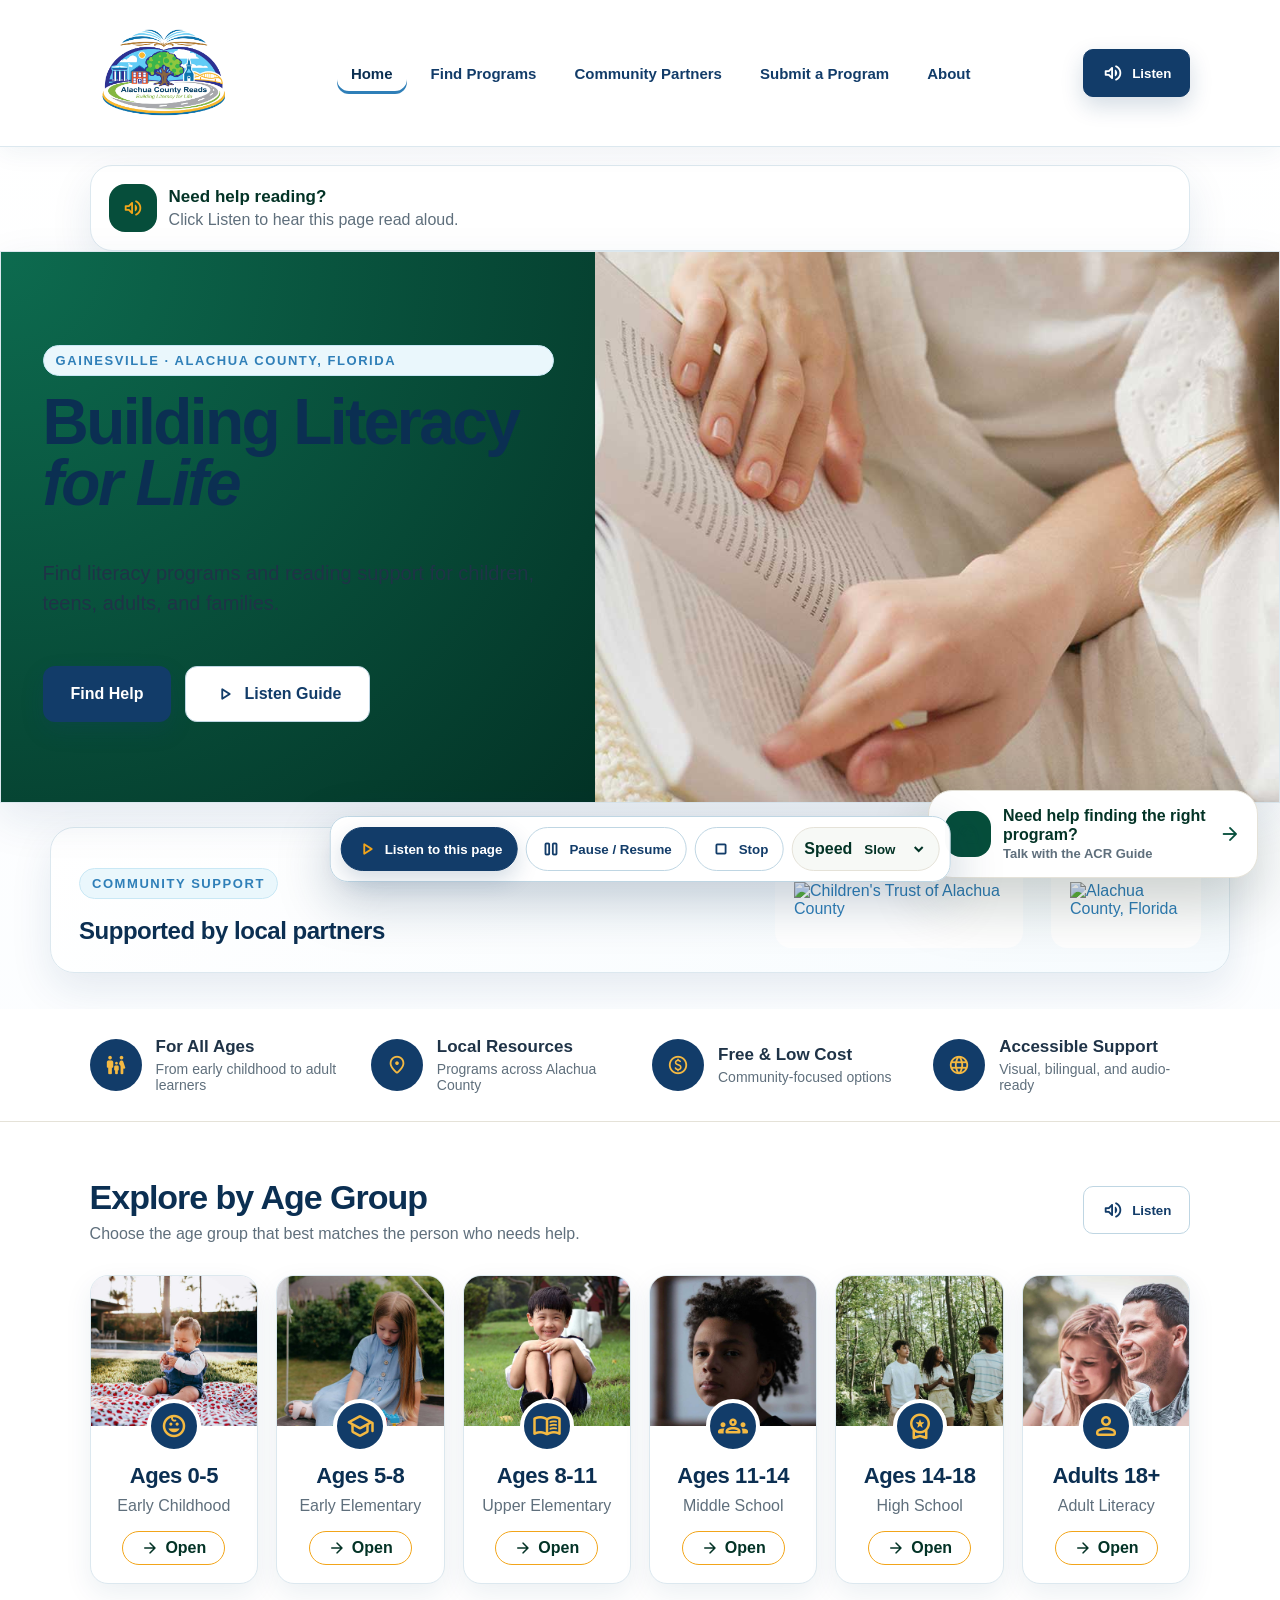
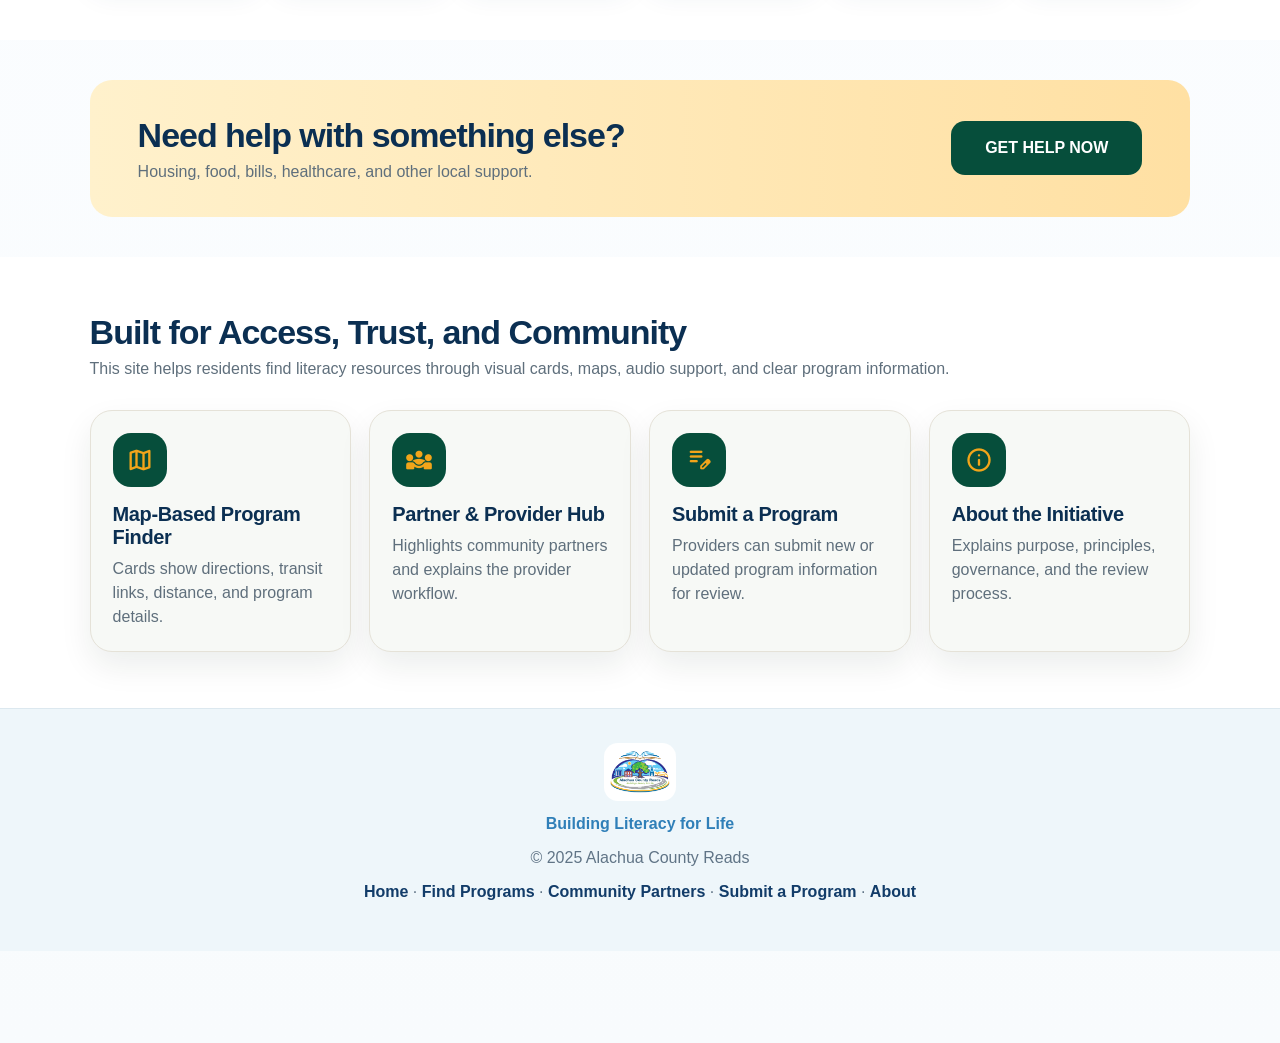
==== commit 77dd865d: "Update index.html" ====
--- a/index.html
+++ b/index.html
@@ -9,7 +9,7 @@
   <link rel="icon" type="image/png" sizes="16x16" href="images/branding/favicon-16.png" />
   <link rel="shortcut icon" href="images/branding/favicon.ico" />
   <link rel="apple-touch-icon" href="images/branding/apple-touch-icon.png" />
-  <link rel="stylesheet" href="css/styles.css" />
+  <link rel="stylesheet" href="css/styles.css?v=161">
   <link rel="stylesheet" href="guide/guide.css" />
 </head>
 <body class="home-page" data-audio-title="Alachua County Reads home" data-audio-text="Welcome to Alachua County Reads. This site helps children, teens, adults, families, caregivers, and providers find literacy programs in Alachua County. Choose an age group to find programs, or use the navigation to see partners, submit a program, or learn more about the initiative.">
--- a/css/styles.css
+++ b/css/styles.css
@@ -1,3686 +1,4201 @@
-/* RC1 POLISH & TRUST ADDITIONS
-   Add this file's contents to the bottom of css/styles.css
-   This update avoids requiring real photos/audio files tonight. */
-
-/* Fast search */
-.program-search-box {
-  display: grid;
-  grid-template-columns: 58px 1fr minmax(260px, 420px) auto;
-  gap: 16px;
-  align-items: center;
-  background: #ffffff;
-  border: 1px solid #e5e2d8;
-  border-radius: 24px;
-  padding: 18px;
-  margin-bottom: 28px;
-  box-shadow: 0 16px 36px rgba(8, 32, 24, 0.08);
-}
-
-.program-search-icon {
-  width: 58px;
-  height: 58px;
-  border-radius: 18px;
-  background: #064e3b;
-  color: #f2a51a;
-  display: grid;
-  place-items: center;
-}
-
-.program-search-icon .material-symbols-rounded {
-  color: #f2a51a;
-  font-size: 32px;
-}
-
-.program-search-copy label {
-  display: block;
-  color: #033326;
-  font-weight: 900;
-  font-size: 22px;
-  margin-bottom: 4px;
-}
-
-.program-search-copy p {
-  margin: 0;
-  color: #5f6f7c;
-  line-height: 1.35;
-}
-
-#programSearchInput {
-  width: 100%;
-  min-height: 52px;
-  border-radius: 16px;
-  border: 1px solid #d9d6cc;
-  background: #f7f9f6;
-  color: #102033;
-  padding: 0 16px;
-  font-size: 16px;
-}
-
-#programSearchInput:focus {
-  outline: 3px solid rgba(242, 165, 26, 0.26);
-  border-color: #f2a51a;
-  background: #ffffff;
-}
-
-.search-clear-button {
-  min-height: 52px;
-  border: 1px solid #e5e2d8;
-  background: #ffffff;
-  color: #064e3b;
-  border-radius: 16px;
-  font-weight: 900;
-  padding: 0 16px;
-  cursor: pointer;
-  display: inline-flex;
-  align-items: center;
-  justify-content: center;
-  gap: 7px;
-}
-
-/* Verification / trust */
-.verification-pill {
-  display: inline-flex;
-  align-items: center;
-  gap: 6px;
-  border-radius: 999px;
-  padding: 7px 11px;
-  font-size: 12px;
-  font-weight: 900;
-  margin: -4px 0 14px;
-  width: fit-content;
-}
-
-.verification-pill .material-symbols-rounded {
-  font-size: 17px;
-}
-
-.verified-source {
-  background: #eef5f1;
-  border: 1px solid #cde3d7;
-  color: #064e3b;
-}
-
-.needs-review {
-  background: #fff7df;
-  border: 1px solid #f2d18a;
-  color: #7a4a00;
-}
-
-/* Missing image fallback so board demo never shows broken image icons */
-.stat-card-image,
-.modal-profile-image,
-.community-card {
-  position: relative;
-}
-
-.stat-card-image.image-missing,
-.modal-profile-image.image-missing {
-  min-height: 170px;
-  background: linear-gradient(135deg, #064e3b, #033326);
-  display: grid;
-  place-items: center;
-}
-
-.stat-card-image.image-missing::after,
-.modal-profile-image.image-missing::after {
-  content: "Photo coming soon";
-  color: #f2a51a;
-  font-weight: 900;
-  letter-spacing: 0.02em;
-}
-
-/* Map/direct route polish */
-.card-direction-row {
-  display: grid;
-  grid-template-columns: repeat(4, 1fr);
-  gap: 8px;
-}
-
-.card-direction-row .mini-map-button {
-  min-width: 0;
-  padding-left: 6px;
-  padding-right: 6px;
-}
-
-.optional-walk-link {
-  background: #eef5f1;
-  border-color: #cde3d7;
-}
-
-.board-map-panel {
-  border-width: 2px;
-}
-
-.map-preview-note {
-  font-size: 13px;
-  line-height: 1.35;
-}
-
-/* Audio buttons should feel intentional, not secondary */
-.card-listen-button {
-  min-height: 44px;
-  border-radius: 14px;
-  border: 1px solid #064e3b;
-  background: #064e3b;
-  color: #ffffff;
-  font-weight: 900;
-  display: inline-flex;
-  align-items: center;
-  justify-content: center;
-  gap: 7px;
-  width: 100%;
-  cursor: pointer;
-  margin-top: 12px;
-}
-
-.card-listen-button .material-symbols-rounded {
-  color: #f2a51a;
-}
-
-.listen-button,
-.secondary-map-action,
-.near-me-button {
-  touch-action: manipulation;
-}
-
-/* Mobile polish */
-@media (max-width: 980px) {
-  .program-search-box {
-    grid-template-columns: 58px 1fr;
-  }
-
-  #programSearchInput,
-  .search-clear-button {
-    grid-column: 1 / -1;
-  }
-
-  .card-direction-row {
-    grid-template-columns: repeat(2, 1fr);
-  }
-}
-
-@media (max-width: 640px) {
-  .program-search-box {
-    grid-template-columns: 1fr;
-  }
-
-  .program-search-icon {
-    width: 52px;
-    height: 52px;
-  }
-
-  .program-search-copy label {
-    font-size: 20px;
-  }
-
-  .card-direction-row {
-    grid-template-columns: 1fr;
-  }
-
-  .filter-chip,
-  .quick-help-card,
-  .chooser-card,
-  .mini-map-button,
-  .card-listen-button,
-  .near-me-button {
-    min-height: 48px;
-  }
-}
-:root {
-  --green: #064e3b;
-  --green-dark: #033326;
-  --gold: #f2a51a;
-  --gold-soft: #fff1cc;
-  --blue: #173b57;
-  --cream: #faf8f2;
-  --gray: #f3f5f4;
-  --text: #102033;
-  --muted: #5f6f7c;
-  --border: #e5e2d8;
-  --white: #ffffff;
-  --shadow: 0 16px 38px rgba(8, 32, 24, 0.11);
-}
-
-* {
-  box-sizing: border-box;
-}
-
-body {
-  margin: 0;
-  font-family: Arial, Helvetica, sans-serif;
-  background: var(--cream);
-  color: var(--text);
-}
-
-a {
-  text-decoration: none;
-  color: inherit;
-}
-
-img {
-  width: 100%;
-  display: block;
-}
-
-/* HEADER */
-
-.site-header {
-  height: 84px;
-  padding: 0 7%;
-  background: var(--white);
-  display: flex;
-  align-items: center;
-  justify-content: space-between;
-  border-bottom: 1px solid var(--border);
-  position: sticky;
-  top: 0;
-  z-index: 20;
-}
-
-.logo-wrap {
-  display: flex;
-  align-items: center;
-  gap: 12px;
-}
-
-.logo-mark {
-  width: 46px;
-  height: 46px;
-  border-radius: 14px;
-  background: var(--green);
-  color: var(--gold);
-  display: grid;
-  place-items: center;
-  font-size: 24px;
-}
-
-.logo-title {
-  font-size: 22px;
-  font-weight: 800;
-  color: var(--green-dark);
-}
-
-.logo-subtitle {
-  font-size: 11px;
-  text-transform: uppercase;
-  color: var(--green);
-  letter-spacing: 0.08em;
-  font-weight: 700;
-}
-
-.main-nav {
-  display: flex;
-  gap: 28px;
-  font-size: 15px;
-  font-weight: 600;
-}
-
-.main-nav a {
-  color: var(--text);
-}
-
-.listen-button,
-.small-listen {
-  border: 1px solid var(--gold);
-  color: var(--green-dark);
-  background: var(--white);
-  padding: 12px 18px;
-  border-radius: 10px;
-  font-weight: 700;
-  cursor: pointer;
-}
-
-.back-link {
-  font-weight: 700;
-  color: var(--green);
-}
-
-/* HERO */
-
-.hero {
-  display: grid;
-  grid-template-columns: 1fr 1.15fr;
-  min-height: 440px;
-}
-
-.hero-content {
-  background: radial-gradient(circle at top left, #0d6b4f, var(--green-dark));
-  color: var(--white);
-  padding: 80px 7%;
-  display: flex;
-  flex-direction: column;
-  justify-content: center;
-}
-
-.eyebrow {
-  text-transform: uppercase;
-  color: var(--gold);
-  font-size: 13px;
-  font-weight: 800;
-  letter-spacing: 0.12em;
-  margin-bottom: 16px;
-}
-
-.hero h1 {
-  font-size: clamp(42px, 5vw, 68px);
-  line-height: 0.95;
-  margin: 0 0 24px;
-  letter-spacing: -0.04em;
-}
-
-.hero h1 span {
-  color: var(--gold);
-  font-style: italic;
-}
-
-.hero-text {
-  font-size: 20px;
-  line-height: 1.5;
-  max-width: 520px;
-  color: #d7ece3;
-}
-
-.hero-actions {
-  display: flex;
-  gap: 14px;
-  margin-top: 28px;
-}
-
-.primary-button,
-.secondary-button {
-  min-height: 56px;
-  padding: 0 28px;
-  border-radius: 12px;
-  border: none;
-  font-weight: 800;
-  font-size: 16px;
-  cursor: pointer;
-  display: inline-flex;
-  align-items: center;
-  justify-content: center;
-}
-
-.primary-button {
-  background: var(--gold);
-  color: var(--green-dark);
-}
-
-.secondary-button {
-  background: transparent;
-  color: var(--white);
-  border: 1px solid rgba(255,255,255,.5);
-}
-
-.hero-image {
-  min-height: 440px;
-}
-
-.hero-image img {
-  height: 100%;
-  object-fit: cover;
-}
-
-/* QUICK STATS */
-
-.quick-stats {
-  background: var(--white);
-  display: grid;
-  grid-template-columns: repeat(4, 1fr);
-  padding: 28px 7%;
-  border-bottom: 1px solid var(--border);
-  gap: 24px;
-}
-
-.stat-card {
-  display: flex;
-  gap: 14px;
-  align-items: center;
-}
-
-.stat-icon {
-  width: 52px;
-  height: 52px;
-  background: #e7f3ed;
-  color: var(--green);
-  display: grid;
-  place-items: center;
-  border-radius: 50%;
-  font-size: 24px;
-  flex-shrink: 0;
-}
-
-.stat-card strong {
-  display: block;
-  font-size: 17px;
-}
-
-.stat-card p {
-  margin: 4px 0 0;
-  color: var(--muted);
-  font-size: 14px;
-}
-
-/* SECTIONS */
-
-.section {
-  padding: 56px 7%;
-}
-
-.section-header {
-  display: flex;
-  justify-content: space-between;
-  align-items: center;
-  margin-bottom: 32px;
-  gap: 24px;
-}
-
-.section-header h2,
-.outside-help h2,
-.programs-hero h1 {
-  font-size: 34px;
-  margin: 0;
-  color: var(--green-dark);
-  letter-spacing: -0.03em;
-}
-
-.section-header p {
-  color: var(--muted);
-  margin: 8px 0 0;
-}
-
-/* AGE CARDS */
-
-.age-section {
-  background: var(--white);
-}
-
-.age-grid {
-  display: grid;
-  grid-template-columns: repeat(6, 1fr);
-  gap: 18px;
-}
-
-.age-card {
-  background: var(--white);
-  border: 1px solid var(--border);
-  border-radius: 18px;
-  overflow: hidden;
-  box-shadow: var(--shadow);
-  text-align: center;
-  transition: transform .2s ease, box-shadow .2s ease;
-}
-
-.age-card:hover {
-  transform: translateY(-4px);
-  box-shadow: 0 22px 45px rgba(8, 32, 24, 0.16);
-}
-
-.age-card img {
-  height: 150px;
-  object-fit: cover;
-}
-
-.age-icon {
-  width: 54px;
-  height: 54px;
-  background: var(--green);
-  color: var(--gold);
-  border-radius: 50%;
-  display: grid;
-  place-items: center;
-  font-size: 24px;
-  margin: -27px auto 10px;
-  border: 4px solid var(--white);
-  position: relative;
-}
-
-.age-card h3 {
-  margin: 0;
-  font-size: 22px;
-}
-
-.age-card p {
-  color: var(--muted);
-  margin: 8px 0 16px;
-}
-
-.age-card span {
-  display: inline-block;
-  border: 1px solid var(--gold);
-  border-radius: 20px;
-  padding: 7px 18px;
-  margin-bottom: 18px;
-  font-weight: 700;
-  color: var(--green-dark);
-}
-
-/* OUTSIDE HELP */
-
-.outside-help {
-  margin: 40px 7%;
-  background: linear-gradient(90deg, var(--gold-soft), #ffe0a3);
-  border-radius: 22px;
-  padding: 36px 48px;
-  display: flex;
-  align-items: center;
-  justify-content: space-between;
-}
-
-.outside-help p {
-  margin: 8px 0 0;
-  color: var(--muted);
-}
-
-.help-now-button {
-  background: var(--green);
-  color: var(--white);
-  padding: 18px 34px;
-  border-radius: 14px;
-  font-weight: 900;
-  text-transform: uppercase;
-}
-
-/* STEPS */
-
-.steps-grid {
-  display: grid;
-  grid-template-columns: repeat(3, 1fr);
-  gap: 22px;
-}
-
-.step-card {
-  background: var(--white);
-  border: 1px solid var(--border);
-  border-radius: 20px;
-  padding: 28px;
-  position: relative;
-  box-shadow: var(--shadow);
-}
-
-.step-number {
-  width: 36px;
-  height: 36px;
-  background: var(--green);
-  color: white;
-  border-radius: 50%;
-  display: grid;
-  place-items: center;
-  font-weight: 900;
-}
-
-.step-icon {
-  font-size: 42px;
-  margin: 22px 0;
-}
-
-.step-card h3 {
-  margin: 0;
-  font-size: 22px;
-}
-
-.step-card p {
-  color: var(--muted);
-}
-
-/* PROGRAM CARDS */
-
-.featured-grid,
-.results-grid {
-  display: grid;
-  grid-template-columns: repeat(3, 1fr);
-  gap: 22px;
-}
-
-.program-card {
-  background: var(--white);
-  border: 1px solid var(--border);
-  border-radius: 20px;
-  overflow: hidden;
-  box-shadow: var(--shadow);
-}
-
-.program-card img {
-  height: 160px;
-  object-fit: cover;
-}
-
-.program-body {
-  padding: 20px;
-}
-
-.program-body h3 {
-  margin: 0 0 14px;
-  font-size: 22px;
-  color: var(--green-dark);
-}
-
-.program-info {
-  display: grid;
-  grid-template-columns: repeat(2, 1fr);
-  gap: 10px;
-  font-size: 14px;
-  color: var(--text);
-  margin-bottom: 16px;
-}
-
-.tag-row {
-  display: flex;
-  flex-wrap: wrap;
-  gap: 8px;
-  margin-bottom: 18px;
-}
-
-.tag-row span {
-  background: #eef5f1;
-  color: var(--green);
-  padding: 7px 10px;
-  border-radius: 20px;
-  font-size: 13px;
-  font-weight: 700;
-}
-
-.program-actions {
-  display: grid;
-  grid-template-columns: 1fr 1fr;
-  gap: 10px;
-}
-
-.program-actions button,
-.program-actions a {
-  border-radius: 10px;
-  min-height: 44px;
-  font-weight: 800;
-  cursor: pointer;
-  display: grid;
-  place-items: center;
-}
-
-.program-actions button {
-  border: 1px solid var(--green);
-  background: white;
-  color: var(--green);
-}
-
-.program-actions a {
-  background: var(--green);
-  color: white;
-}
-
-/* PARTNERS */
-
-.partners {
-  padding: 36px 7%;
-  background: var(--white);
-  border-top: 1px solid var(--border);
-  text-align: center;
-}
-
-.partners p {
-  color: var(--muted);
-  margin-bottom: 18px;
-}
-
-.partners div {
-  display: flex;
-  justify-content: center;
-  gap: 28px;
-  flex-wrap: wrap;
-  font-weight: 800;
-  color: var(--green-dark);
-}
-
-/* AUDIO BAR */
-
-.audio-bar {
-  position: sticky;
-  bottom: 0;
-  background: var(--green-dark);
-  color: white;
-  padding: 16px 7%;
-  display: flex;
-  align-items: center;
-  gap: 16px;
-  z-index: 30;
-}
-
-.audio-bar p {
-  margin: 2px 0 0;
-  color: #cfe6dc;
-}
-
-.audio-bar button {
-  margin-left: auto;
-  width: 52px;
-  height: 52px;
-  border-radius: 50%;
-  border: none;
-  background: var(--gold);
-  color: var(--green-dark);
-  font-size: 20px;
-  cursor: pointer;
-}
-
-/* PROGRAMS PAGE */
-
-.programs-page {
-  padding: 48px 7%;
-}
-
-.programs-hero {
-  background: var(--green);
-  color: white;
-  border-radius: 26px;
-  padding: 48px;
-  margin-bottom: 30px;
-}
-
-.programs-hero h1 {
-  color: white;
-}
-
-.programs-hero p {
-  color: #d8eee5;
-}
-
-.visual-filters {
-  display: flex;
-  flex-wrap: wrap;
-  gap: 12px;
-  margin-bottom: 34px;
-}
-
-.visual-filters button {
-  border: 1px solid var(--border);
-  background: white;
-  border-radius: 999px;
-  padding: 13px 18px;
-  font-weight: 800;
-  cursor: pointer;
-}
-
-.visual-filters button:hover {
-  background: var(--green);
-  color: white;
-}
-
-footer {
-  background: #02251c;
-  color: #cfe6dc;
-  padding: 24px 7%;
-  display: flex;
-  justify-content: space-between;
-  gap: 20px;
-}
-
-/* RESPONSIVE */
-
-@media (max-width: 1100px) {
-  .age-grid {
-    grid-template-columns: repeat(3, 1fr);
-  }
-
-  .featured-grid,
-  .results-grid {
-    grid-template-columns: repeat(2, 1fr);
-  }
-
-  .quick-stats {
-    grid-template-columns: repeat(2, 1fr);
-  }
-}
-
-@media (max-width: 800px) {
-  .site-header {
-    height: auto;
-    padding: 18px 5%;
-    flex-wrap: wrap;
-    gap: 16px;
-  }
-
-  .main-nav {
-    display: none;
-  }
-
-  .hero {
-    grid-template-columns: 1fr;
-  }
-
-  .hero-content {
-    padding: 56px 5%;
-  }
-
-  .hero-image {
-    min-height: 260px;
-  }
-
-  .quick-stats,
-  .age-grid,
-  .steps-grid,
-  .featured-grid,
-  .results-grid {
-    grid-template-columns: 1fr;
-  }
-
-  .outside-help {
-    margin: 28px 5%;
-    flex-direction: column;
-    align-items: flex-start;
-    gap: 20px;
-  }
-
-  .section,
-  .programs-page {
-    padding: 40px 5%;
-  }
-
-  footer {
-    flex-direction: column;
-  }
-}
-.material-symbols-rounded {
-  font-variation-settings:
-    'FILL' 0,
-    'wght' 400,
-    'GRAD' 0,
-    'opsz' 24;
-  font-size: 20px;
-  vertical-align: middle;
-}
-/* FIX MATERIAL ICON ALIGNMENT */
-
-.material-symbols-rounded {
-  font-size: 22px;
-  line-height: 1;
-  vertical-align: middle;
-  display: inline-flex;
-  align-items: center;
-  justify-content: center;
-}
-
-/* Prevent old age-card span styling from affecting icons */
-.age-card .material-symbols-rounded {
-  border: none;
-  padding: 0;
-  margin: 0;
-}
-
-/* Age circle icon */
-.age-icon {
-  display: grid;
-  place-items: center;
-}
-
-.age-icon .material-symbols-rounded {
-  font-size: 30px;
-  color: #f2a51a;
-}
-
-/* Listen pill inside age cards */
-.age-listen {
-  display: inline-flex !important;
-  align-items: center;
-  justify-content: center;
-  gap: 6px;
-  border: 1px solid #f2a51a;
-  border-radius: 20px;
-  padding: 7px 18px;
-  margin-bottom: 18px;
-  font-weight: 700;
-  color: #033326;
-}
-
-.age-listen .material-symbols-rounded {
-  font-size: 18px;
-  color: #033326;
-  border: none;
-  padding: 0;
-  margin: 0;
-}
-
-/* Header and button icon alignment */
-.listen-button,
-.small-listen,
-.secondary-button {
-  display: inline-flex;
-  align-items: center;
-  gap: 8px;
-}
-
-/* Program info icon alignment */
-.program-info span {
-  display: flex;
-  align-items: center;
-  gap: 6px;
-}
-
-.program-info .material-symbols-rounded {
-  font-size: 19px;
-  color: #064e3b;
-}
-/* PROGRAM DETAIL MODAL FIX */
-
-.hidden {
-  display: none !important;
-}
-
-.modal {
-  position: fixed;
-  top: 0;
-  left: 0;
-  width: 100%;
-  height: 100%;
-  background: rgba(2, 37, 28, 0.72);
-  display: flex;
-  align-items: center;
-  justify-content: center;
-  z-index: 9999;
-  padding: 24px;
-}
-
-.modal-content {
-  background: #ffffff;
-  width: 100%;
-  max-width: 560px;
-  border-radius: 24px;
-  padding: 32px;
-  box-shadow: 0 28px 70px rgba(0,0,0,0.28);
-  position: relative;
-}
-
-.close-btn {
-  position: absolute;
-  top: 18px;
-  right: 18px;
-  width: 38px;
-  height: 38px;
-  border-radius: 50%;
-  border: none;
-  background: #f3f5f4;
-  color: #033326;
-  font-size: 18px;
-  cursor: pointer;
-}
-
-#modalBody h2 {
-  margin-top: 0;
-  color: #033326;
-  font-size: 30px;
-}
-
-#modalBody p {
-  display: flex;
-  align-items: center;
-  gap: 8px;
-  font-size: 17px;
-  color: #102033;
-}
-
-#modalBody h4 {
-  margin-top: 24px;
-  color: #064e3b;
-}
-
-#modalBody button,
-#modalBody a {
-  border-radius: 12px;
-  min-height: 46px;
-  padding: 0 20px;
-  font-weight: 800;
-  display: inline-flex;
-  align-items: center;
-  justify-content: center;
-  text-decoration: none;
-}
-
-#modalBody button {
-  background: white;
-  border: 1px solid #064e3b;
-  color: #064e3b;
-}
-
-#modalBody a {
-  background: #064e3b;
-  color: white;
-}
-
-.program-card {
-  cursor: pointer;
-}
-/* FILTER CHIP SYSTEM */
-
-.filter-bar {
-  display: flex;
-  flex-wrap: wrap;
-  gap: 12px;
-  margin-bottom: 30px;
-}
-
-.filter-chip {
-  display: inline-flex;
-  align-items: center;
-  gap: 8px;
-  padding: 12px 18px;
-  border-radius: 999px;
-  border: 1px solid #e5e2d8;
-  background: white;
-  font-weight: 700;
-  cursor: pointer;
-  transition: all 0.2s ease;
-}
-
-.filter-chip .material-symbols-rounded {
-  font-size: 20px;
-}
-
-.filter-chip:hover {
-  background: #064e3b;
-  color: white;
-}
-
-.filter-chip.active {
-  background: #064e3b;
-  color: white;
-  border-color: #064e3b;
-}
-/* PROFESSIONAL STAT PROGRAM CARDS */
-
-.stat-program-card {
-  overflow: hidden;
-  border-radius: 24px;
-  background: #ffffff;
-  border: 1px solid #e5e2d8;
-  box-shadow: 0 18px 42px rgba(8, 32, 24, 0.11);
-  transition: transform 0.2s ease, box-shadow 0.2s ease;
-}
-
-.stat-program-card:hover {
-  transform: translateY(-5px);
-  box-shadow: 0 26px 58px rgba(8, 32, 24, 0.18);
-}
-
-.stat-card-image {
-  height: 170px;
-  overflow: hidden;
-  background: #eef5f1;
-}
-
-.stat-card-image img {
-  width: 100%;
-  height: 100%;
-  object-fit: cover;
-}
-
-.program-card-top {
-  display: flex;
-  align-items: flex-start;
-  justify-content: space-between;
-  gap: 12px;
-  margin-bottom: 18px;
-}
-
-.program-card-top h3 {
-  margin: 0;
-  line-height: 1.1;
-}
-
-.program-status {
-  background: #e7f3ed;
-  color: #064e3b;
-  border: 1px solid #c9e4d7;
-  border-radius: 999px;
-  padding: 5px 10px;
-  font-size: 12px;
-  font-weight: 800;
-  white-space: nowrap;
-}
-
-.stat-grid {
-  display: grid;
-  grid-template-columns: 1fr 1fr;
-  gap: 10px;
-}
-
-.stat-badge {
-  background: #f7f9f6;
-  border: 1px solid #e5e2d8;
-  border-radius: 16px;
-  padding: 12px;
-  display: flex;
-  align-items: center;
-  gap: 10px;
-  min-height: 76px;
-}
-
-.stat-badge .material-symbols-rounded {
-  width: 36px;
-  height: 36px;
-  min-width: 36px;
-  border-radius: 12px;
-  background: #064e3b;
-  color: #f2a51a;
-  display: inline-flex;
-  align-items: center;
-  justify-content: center;
-  font-size: 21px;
-}
-
-.stat-badge small {
-  display: block;
-  color: #5f6f7c;
-  font-size: 11px;
-  font-weight: 800;
-  text-transform: uppercase;
-  letter-spacing: 0.04em;
-  margin-bottom: 3px;
-}
-
-.stat-badge strong {
-  display: block;
-  color: #102033;
-  font-size: 14px;
-  line-height: 1.2;
-}
-
-.support-section {
-  margin-top: 18px;
-}
-
-.support-section > small {
-  display: block;
-  color: #5f6f7c;
-  font-size: 11px;
-  font-weight: 800;
-  text-transform: uppercase;
-  letter-spacing: 0.04em;
-  margin-bottom: 8px;
-}
-
-.card-action-row {
-  margin-top: 18px;
-  padding-top: 14px;
-  border-top: 1px solid #e5e2d8;
-  display: flex;
-  align-items: center;
-  justify-content: space-between;
-  color: #064e3b;
-  font-weight: 900;
-  font-size: 14px;
-}
-
-.card-action-row .material-symbols-rounded {
-  color: #064e3b;
-  font-size: 22px;
-}
-
-@media (max-width: 700px) {
-  .stat-grid {
-    grid-template-columns: 1fr;
-  }
-}
-/* FIX STAT CARD OVERFLOW */
-
-.program-card,
-.stat-program-card,
-.program-body,
-.stat-grid,
-.stat-badge {
-  min-width: 0;
-}
-
-.stat-badge {
-  overflow: hidden;
-}
-
-.stat-badge div {
-  min-width: 0;
-}
-
-.stat-badge strong {
-  word-break: break-word;
-  overflow-wrap: anywhere;
-}
-
-.results-grid {
-  align-items: stretch;
-}
-
-.program-card-top {
-  min-width: 0;
-}
-
-.program-card-top h3 {
-  min-width: 0;
-  overflow-wrap: anywhere;
-}
-/* VISUAL SUPPORT BADGES */
-
-.support-badge-row {
-  display: flex;
-  flex-wrap: wrap;
-  gap: 8px;
-}
-
-.support-badge {
-  display: inline-flex;
-  align-items: center;
-  gap: 7px;
-  background: #eef5f1;
-  color: #064e3b;
-  border: 1px solid #cde3d7;
-  border-radius: 999px;
-  padding: 8px 11px;
-  font-size: 13px;
-  font-weight: 800;
-  line-height: 1;
-}
-
-.support-badge .material-symbols-rounded {
-  width: 24px;
-  height: 24px;
-  min-width: 24px;
-  border-radius: 50%;
-  background: #064e3b;
-  color: #f2a51a;
-  display: inline-flex;
-  align-items: center;
-  justify-content: center;
-  font-size: 15px;
-}
-
-.modal-support {
-  margin-top: 10px;
-}
-/* UPGRADED PROGRAM DETAIL MODAL */
-
-.modal-content {
-  max-width: 850px;
-  padding: 0;
-  overflow: hidden;
-}
-
-.modal-profile {
-  display: grid;
-  grid-template-columns: 300px 1fr;
-  background: white;
-}
-
-.modal-profile-image {
-  min-height: 100%;
-  background: #eef5f1;
-}
-
-.modal-profile-image img {
-  width: 100%;
-  height: 100%;
-  object-fit: cover;
-}
-
-.modal-profile-content {
-  padding: 34px;
-}
-
-.modal-status {
-  display: inline-block;
-  margin-bottom: 12px;
-}
-
-.modal-profile-content h2 {
-  margin: 0 0 22px;
-  color: #033326;
-  font-size: 34px;
-  line-height: 1.05;
-}
-
-.modal-stat-grid {
-  display: grid;
-  grid-template-columns: repeat(2, 1fr);
-  gap: 12px;
-  margin-bottom: 18px;
-}
-
-.modal-stat-grid div {
-  background: #f7f9f6;
-  border: 1px solid #e5e2d8;
-  border-radius: 16px;
-  padding: 14px;
-  display: grid;
-  gap: 4px;
-}
-
-.modal-stat-grid .material-symbols-rounded {
-  width: 36px;
-  height: 36px;
-  border-radius: 12px;
-  background: #064e3b;
-  color: #f2a51a;
-  display: inline-flex;
-  align-items: center;
-  justify-content: center;
-  font-size: 21px;
-  margin-bottom: 4px;
-}
-
-.modal-stat-grid strong {
-  font-size: 15px;
-  color: #102033;
-}
-
-.modal-stat-grid small {
-  color: #5f6f7c;
-  font-size: 11px;
-  font-weight: 800;
-  text-transform: uppercase;
-  letter-spacing: 0.04em;
-}
-
-.modal-address {
-  display: flex;
-  align-items: center;
-  gap: 8px;
-  background: #fff7df;
-  border: 1px solid #f2a51a;
-  border-radius: 14px;
-  padding: 12px 14px;
-  color: #064e3b;
-  font-weight: 800;
-  margin: 8px 0 20px;
-}
-
-.modal-section-block {
-  margin-top: 18px;
-}
-
-.modal-section-block h4 {
-  margin: 0 0 7px;
-  color: #064e3b;
-  font-size: 15px;
-}
-
-.modal-section-block p {
-  margin: 0;
-  color: #102033;
-  line-height: 1.55;
-  display: block !important;
-}
-
-.modal-actions {
-  display: flex;
-  flex-wrap: wrap;
-  gap: 10px;
-  margin-top: 26px;
-}
-
-.modal-action {
-  min-height: 48px;
-  border-radius: 12px;
-  padding: 0 18px;
-  border: none;
-  font-weight: 900;
-  cursor: pointer;
-  text-decoration: none;
-  display: inline-flex !important;
-  align-items: center;
-  justify-content: center;
-  gap: 8px;
-}
-
-.call-action {
-  background: white;
-  color: #064e3b;
-  border: 1px solid #064e3b;
-}
-
-.website-action {
-  background: #064e3b;
-  color: white;
-}
-
-.map-action {
-  background: #fff7df;
-  color: #064e3b;
-  border: 1px solid #f2a51a;
-}
-
-@media (max-width: 760px) {
-  .modal-profile {
-    grid-template-columns: 1fr;
-  }
-
-  .modal-profile-image {
-    height: 220px;
-  }
-
-  .modal-stat-grid {
-    grid-template-columns: 1fr;
-  }
-
-  .modal-profile-content {
-    padding: 24px;
-  }
-}
-/* QUICK HELP SELECTOR */
-
-.quick-help-section {
-  margin-bottom: 36px;
-}
-
-.quick-help-grid {
-  display: grid;
-  grid-template-columns: repeat(auto-fit, minmax(180px, 1fr));
-  gap: 14px;
-  margin-top: 18px;
-}
-
-.quick-help-card {
-  min-height: 120px;
-  border-radius: 22px;
-  border: 1px solid #e5e2d8;
-  background: white;
-  cursor: pointer;
-  transition: all 0.2s ease;
-  padding: 18px;
-  text-align: left;
-
-  display: flex;
-  flex-direction: column;
-  justify-content: center;
-  gap: 14px;
-
-  box-shadow: 0 10px 28px rgba(8, 32, 24, 0.06);
-}
-
-.quick-help-card:hover {
-  transform: translateY(-4px);
-  box-shadow: 0 18px 38px rgba(8, 32, 24, 0.12);
-}
-
-.quick-help-card .material-symbols-rounded {
-  width: 54px;
-  height: 54px;
-  border-radius: 18px;
-  background: #064e3b;
-  color: #f2a51a;
-
-  display: inline-flex;
-  align-items: center;
-  justify-content: center;
-
-  font-size: 28px;
-}
-
-.quick-help-card strong {
-  font-size: 16px;
-  color: #102033;
-  line-height: 1.2;
-}
-
-.active-help {
-  background: #064e3b;
-  border-color: #064e3b;
-}
-
-.active-help strong {
-  color: white;
-}
-
-.active-help .material-symbols-rounded {
-  background: rgba(255,255,255,0.14);
-  color: #f2a51a;
-}
-/* GUIDED CHOOSER + RECOMMENDATION MODAL */
-
-.chooser-box {
-  background: #ffffff;
-  border: 1px solid #e5e2d8;
-  border-radius: 26px;
-  padding: 28px;
-  margin-bottom: 34px;
-  box-shadow: 0 18px 42px rgba(8, 32, 24, 0.08);
-}
-
-.chooser-header {
-  display: flex;
-  align-items: center;
-  justify-content: space-between;
-  gap: 22px;
-  margin-bottom: 20px;
-}
-
-.chooser-header h2 {
-  margin: 0 0 6px;
-  color: #033326;
-  font-size: 30px;
-}
-
-.chooser-header p {
-  margin: 0;
-  color: #5f6f7c;
-}
-
-.chooser-icon {
-  width: 64px;
-  height: 64px;
-  border-radius: 20px;
-  background: #064e3b;
-  color: #f2a51a;
-  display: grid;
-  place-items: center;
-  flex-shrink: 0;
-}
-
-.chooser-icon .material-symbols-rounded {
-  color: #f2a51a;
-  font-size: 32px;
-}
-
-.chooser-grid {
-  display: grid;
-  grid-template-columns: repeat(auto-fit, minmax(190px, 1fr));
-  gap: 14px;
-}
-
-.chooser-card {
-  min-height: 112px;
-  border-radius: 22px;
-  border: 1px solid #e5e2d8;
-  background: #f7f9f6;
-  cursor: pointer;
-  padding: 18px;
-  text-align: left;
-  display: flex;
-  flex-direction: column;
-  justify-content: center;
-  gap: 14px;
-  transition: all 0.2s ease;
-}
-
-.chooser-card:hover {
-  background: #064e3b;
-  transform: translateY(-3px);
-  box-shadow: 0 18px 38px rgba(8, 32, 24, 0.16);
-}
-
-.chooser-card .material-symbols-rounded {
-  width: 52px;
-  height: 52px;
-  border-radius: 17px;
-  background: #064e3b;
-  color: #f2a51a;
-  display: inline-flex;
-  align-items: center;
-  justify-content: center;
-  font-size: 28px;
-}
-
-.chooser-card strong {
-  color: #102033;
-  font-size: 16px;
-  line-height: 1.25;
-}
-
-.chooser-card:hover strong {
-  color: white;
-}
-
-.chooser-card:hover .material-symbols-rounded {
-  background: rgba(255,255,255,0.14);
-}
-
-.important-choice {
-  background: #fff7df;
-  border-color: #f2d18a;
-}
-
-.recommendation-modal-content {
-  max-width: 760px;
-  padding: 34px;
-}
-
-.recommendation-header {
-  display: flex;
-  gap: 18px;
-  align-items: flex-start;
-  margin-bottom: 24px;
-}
-
-.recommendation-icon {
-  width: 64px;
-  height: 64px;
-  border-radius: 20px;
-  background: #064e3b;
-  color: #f2a51a;
-  display: grid;
-  place-items: center;
-  flex-shrink: 0;
-}
-
-.recommendation-icon .material-symbols-rounded {
-  color: #f2a51a;
-  font-size: 32px;
-}
-
-.recommendation-header h2 {
-  margin: 0 0 8px;
-  color: #033326;
-  font-size: 32px;
-}
-
-.recommendation-header p {
-  margin: 0;
-  color: #5f6f7c;
-  line-height: 1.5;
-}
-
-.recommendation-list {
-  display: grid;
-  gap: 12px;
-}
-
-.recommendation-program {
-  display: grid;
-  grid-template-columns: 52px 1fr auto;
-  gap: 14px;
-  align-items: center;
-  background: #f7f9f6;
-  border: 1px solid #e5e2d8;
-  border-radius: 18px;
-  padding: 14px;
-}
-
-.recommendation-program-icon {
-  width: 52px;
-  height: 52px;
-  border-radius: 16px;
-  background: #064e3b;
-  display: grid;
-  place-items: center;
-}
-
-.recommendation-program-icon .material-symbols-rounded {
-  color: #f2a51a;
-  font-size: 26px;
-}
-
-.recommendation-program strong {
-  color: #033326;
-  font-size: 17px;
-}
-
-.recommendation-program p {
-  margin: 4px 0 0;
-  color: #5f6f7c;
-  line-height: 1.4;
-}
-
-.recommendation-program button {
-  border: none;
-  border-radius: 12px;
-  background: #064e3b;
-  color: white;
-  font-weight: 900;
-  min-height: 44px;
-  padding: 0 18px;
-  cursor: pointer;
-}
-
-.recommendation-actions {
-  display: flex;
-  justify-content: flex-end;
-  gap: 10px;
-  margin-top: 24px;
-}
-
-.recommendation-actions button {
-  min-height: 48px;
-  border-radius: 12px;
-  border: 1px solid #064e3b;
-  background: white;
-  color: #064e3b;
-  font-weight: 900;
-  padding: 0 18px;
-  cursor: pointer;
-}
-
-.recommendation-actions .primary-rec-action {
-  background: #064e3b;
-  color: white;
-}
-
-@media (max-width: 700px) {
-  .chooser-header,
-  .recommendation-header {
-    flex-direction: column;
-  }
-
-  .recommendation-program {
-    grid-template-columns: 1fr;
-  }
-
-  .recommendation-actions {
-    flex-direction: column;
-  }
-}
-/* LANGUAGE TOGGLE */
-
-.header-actions {
-  display: flex;
-  align-items: center;
-  gap: 8px;
-}
-
-.language-toggle {
-  min-width: 44px;
-  height: 40px;
-  border-radius: 999px;
-  border: 1px solid #e5e2d8;
-  background: white;
-  color: #064e3b;
-  font-weight: 900;
-  cursor: pointer;
-}
-
-.language-toggle.active-lang {
-  background: #064e3b;
-  color: white;
-  border-color: #064e3b;
-}
-
-@media (max-width: 800px) {
-  .header-actions {
-    width: 100%;
-    justify-content: flex-start;
-    flex-wrap: wrap;
-  }
-}
-/* FLOATING SMART ASSISTANT */
-
-.floating-assistant-button {
-  position: fixed;
-  right: 24px;
-  bottom: 24px;
-  z-index: 9000;
-  min-height: 58px;
-  border: none;
-  border-radius: 999px;
-  background: #064e3b;
-  color: white;
-  padding: 0 20px;
-  font-weight: 900;
-  cursor: pointer;
-  box-shadow: 0 18px 42px rgba(8, 32, 24, 0.24);
-  display: inline-flex;
-  align-items: center;
-  gap: 8px;
-}
-
-.floating-assistant-button .material-symbols-rounded {
-  color: #f2a51a;
-  font-size: 26px;
-}
-
-.assistant-panel {
-  position: fixed;
-  right: 24px;
-  bottom: 94px;
-  z-index: 9000;
-  width: 340px;
-  max-width: calc(100vw - 32px);
-  background: white;
-  border: 1px solid #e5e2d8;
-  border-radius: 24px;
-  box-shadow: 0 24px 70px rgba(8, 32, 24, 0.22);
-  overflow: hidden;
-}
-
-.assistant-header {
-  background: #064e3b;
-  color: white;
-  padding: 18px;
-  display: flex;
-  justify-content: space-between;
-  gap: 12px;
-}
-
-.assistant-header strong {
-  display: block;
-  font-size: 18px;
-}
-
-.assistant-header p {
-  margin: 4px 0 0;
-  color: #d7ece3;
-  font-size: 13px;
-}
-
-.assistant-header button {
-  width: 34px;
-  height: 34px;
-  border-radius: 50%;
-  border: none;
-  background: rgba(255,255,255,0.15);
-  color: white;
-  cursor: pointer;
-}
-
-.assistant-options {
-  display: grid;
-  gap: 8px;
-  padding: 14px;
-}
-
-.assistant-options button {
-  min-height: 52px;
-  border-radius: 16px;
-  border: 1px solid #e5e2d8;
-  background: #f7f9f6;
-  color: #102033;
-  font-weight: 800;
-  cursor: pointer;
-  display: flex;
-  align-items: center;
-  gap: 10px;
-  padding: 0 14px;
-  text-align: left;
-}
-
-.assistant-options button:hover {
-  background: #fff7df;
-  border-color: #f2a51a;
-}
-
-.assistant-options .material-symbols-rounded {
-  color: #064e3b;
-}
-
-@media (max-width: 700px) {
-  .floating-assistant-button {
-    right: 16px;
-    bottom: 16px;
-  }
-
-  .assistant-panel {
-    right: 16px;
-    bottom: 86px;
-  }
-}
-/* PROVIDER SUBMISSION PAGE */
-
-.submit-page {
-  padding: 48px 7%;
-}
-
-.submit-hero {
-  background: linear-gradient(135deg, #064e3b, #033326);
-  color: white;
-  border-radius: 28px;
-  padding: 48px;
-  margin-bottom: 34px;
-  display: flex;
-  align-items: center;
-  justify-content: space-between;
-  gap: 24px;
-}
-
-.submit-hero h1 {
-  margin: 0 0 14px;
-  font-size: clamp(38px, 5vw, 60px);
-  line-height: 0.95;
-}
-
-.submit-hero p {
-  color: #d7ece3;
-  font-size: 18px;
-  max-width: 680px;
-  line-height: 1.5;
-}
-
-.submit-hero-icon {
-  width: 96px;
-  height: 96px;
-  border-radius: 28px;
-  background: rgba(255,255,255,0.12);
-  display: grid;
-  place-items: center;
-  flex-shrink: 0;
-}
-
-.submit-hero-icon .material-symbols-rounded {
-  color: #f2a51a;
-  font-size: 52px;
-}
-
-.submit-layout {
-  display: grid;
-  grid-template-columns: 340px 1fr;
-  gap: 28px;
-  align-items: start;
-}
-
-.submit-info-card,
-.provider-form-card {
-  background: white;
-  border: 1px solid #e5e2d8;
-  border-radius: 24px;
-  padding: 28px;
-  box-shadow: 0 18px 42px rgba(8, 32, 24, 0.08);
-}
-
-.submit-info-card {
-  position: sticky;
-  top: 104px;
-}
-
-.submit-info-card h2,
-.provider-form-card h2 {
-  margin: 0 0 18px;
-  color: #033326;
-  font-size: 28px;
-}
-
-.submit-info-item {
-  display: flex;
-  gap: 12px;
-  padding: 16px 0;
-  border-top: 1px solid #e5e2d8;
-}
-
-.submit-info-item:first-of-type {
-  border-top: none;
-}
-
-.submit-info-item .material-symbols-rounded {
-  color: #064e3b;
-  font-size: 26px;
-  flex-shrink: 0;
-}
-
-.submit-info-item p {
-  margin: 0;
-  color: #5f6f7c;
-  line-height: 1.5;
-}
-
-.form-intro {
-  color: #5f6f7c;
-  margin-top: -8px;
-  margin-bottom: 24px;
-}
-
-.form-grid {
-  display: grid;
-  grid-template-columns: repeat(2, 1fr);
-  gap: 18px;
-}
-
-.provider-form-card form {
-  display: grid;
-  gap: 18px;
-}
-
-.provider-form-card label {
-  display: grid;
-  gap: 8px;
-  font-weight: 800;
-  color: #033326;
-}
-
-.provider-form-card input,
-.provider-form-card select,
-.provider-form-card textarea {
-  width: 100%;
-  border: 1px solid #d9d6cc;
-  border-radius: 14px;
-  padding: 14px;
-  font: inherit;
-  background: #f7f9f6;
-  color: #102033;
-}
-
-.provider-form-card input:focus,
-.provider-form-card select:focus,
-.provider-form-card textarea:focus {
-  outline: 3px solid rgba(242, 165, 26, 0.25);
-  border-color: #f2a51a;
-  background: white;
-}
-
-.checkbox-section {
-  border: 1px solid #e5e2d8;
-  border-radius: 18px;
-  padding: 18px;
-}
-
-.checkbox-section legend {
-  font-weight: 900;
-  color: #033326;
-  padding: 0 8px;
-}
-
-.checkbox-grid {
-  display: grid;
-  grid-template-columns: repeat(2, 1fr);
-  gap: 12px;
-  margin-top: 8px;
-}
-
-.checkbox-grid label {
-  display: flex;
-  align-items: center;
-  gap: 8px;
-  font-weight: 700;
-  color: #102033;
-  background: #f7f9f6;
-  border: 1px solid #e5e2d8;
-  border-radius: 12px;
-  padding: 12px;
-}
-
-.submit-program-button {
-  min-height: 56px;
-  border: none;
-  border-radius: 16px;
-  background: #064e3b;
-  color: white;
-  font-weight: 900;
-  cursor: pointer;
-  display: inline-flex;
-  align-items: center;
-  justify-content: center;
-  gap: 10px;
-}
-
-.submit-program-button .material-symbols-rounded {
-  color: #f2a51a;
-}
-
-.submit-message {
-  margin-top: 22px;
-  background: #eef5f1;
-  border: 1px solid #cde3d7;
-  color: #064e3b;
-  border-radius: 16px;
-  padding: 18px;
-}
-
-.submit-message p {
-  margin-bottom: 0;
-}
-
-@media (max-width: 950px) {
-  .submit-layout {
-    grid-template-columns: 1fr;
-  }
-
-  .submit-info-card {
-    position: static;
-  }
-}
-
-@media (max-width: 700px) {
-  .submit-page {
-    padding: 36px 5%;
-  }
-
-  .submit-hero {
-    flex-direction: column;
-    align-items: flex-start;
-    padding: 34px;
-  }
-
-  .form-grid,
-  .checkbox-grid {
-    grid-template-columns: 1fr;
-  }
-}
-/* COMMUNITY RESOURCES SECTION */
-
-.community-section {
-  margin-top: 46px;
-  background: #ffffff;
-  border: 1px solid #e5e2d8;
-  border-radius: 26px;
-  padding: 28px;
-  box-shadow: 0 18px 42px rgba(8, 32, 24, 0.08);
-}
-
-.community-grid {
-  display: grid;
-  grid-template-columns: repeat(auto-fit, minmax(280px, 1fr));
-  gap: 18px;
-  margin-top: 22px;
-}
-
-.community-card {
-  background: #f7f9f6;
-  border: 1px solid #e5e2d8;
-  border-radius: 22px;
-  overflow: hidden;
-}
-
-.community-card img {
-  width: 100%;
-  height: 130px;
-  object-fit: cover;
-}
-
-.community-card-body {
-  padding: 18px;
-}
-
-.community-card h3 {
-  margin: 0 0 10px;
-  color: #033326;
-  font-size: 20px;
-  line-height: 1.15;
-}
-
-.community-card p {
-  color: #5f6f7c;
-  line-height: 1.45;
-  margin: 0 0 14px;
-}
-
-.community-meta {
-  display: grid;
-  gap: 8px;
-  margin-bottom: 16px;
-}
-
-.community-meta span {
-  display: flex;
-  align-items: center;
-  gap: 8px;
-  font-weight: 800;
-  color: #102033;
-}
-
-.community-meta .material-symbols-rounded {
-  color: #064e3b;
-  font-size: 20px;
-}
-
-.community-actions {
-  display: flex;
-  flex-wrap: wrap;
-  gap: 10px;
-}
-
-.community-actions a {
-  min-height: 42px;
-  border-radius: 12px;
-  background: #064e3b;
-  color: white;
-  font-weight: 900;
-  display: inline-flex;
-  align-items: center;
-  justify-content: center;
-  gap: 8px;
-  padding: 0 14px;
-  text-decoration: none;
-}
-
-.community-actions .material-symbols-rounded {
-  color: #f2a51a;
-}
-/* COMMUNITY RESOURCES SECTION */
-
-.community-section {
-  margin-top: 46px;
-  background: #ffffff;
-  border: 1px solid #e5e2d8;
-  border-radius: 26px;
-  padding: 28px;
-  box-shadow: 0 18px 42px rgba(8, 32, 24, 0.08);
-}
-
-.community-grid {
-  display: grid;
-  grid-template-columns: repeat(auto-fit, minmax(280px, 1fr));
-  gap: 18px;
-  margin-top: 22px;
-}
-
-.community-card {
-  background: #f7f9f6;
-  border: 1px solid #e5e2d8;
-  border-radius: 22px;
-  overflow: hidden;
-}
-
-.community-card img {
-  width: 100%;
-  height: 130px;
-  object-fit: cover;
-}
-
-.community-card-body {
-  padding: 18px;
-}
-
-.community-card h3 {
-  margin: 0 0 10px;
-  color: #033326;
-  font-size: 20px;
-  line-height: 1.15;
-}
-
-.community-card p {
-  color: #5f6f7c;
-  line-height: 1.45;
-  margin: 0 0 14px;
-}
-
-.community-meta {
-  display: grid;
-  gap: 8px;
-  margin-bottom: 16px;
-}
-
-.community-meta span {
-  display: flex;
-  align-items: center;
-  gap: 8px;
-  font-weight: 800;
-  color: #102033;
-}
-
-.community-meta .material-symbols-rounded {
-  color: #064e3b;
-  font-size: 20px;
-}
-
-.community-actions {
-  display: flex;
-  flex-wrap: wrap;
-  gap: 10px;
-}
-
-.community-actions a {
-  min-height: 42px;
-  border-radius: 12px;
-  background: #064e3b;
-  color: white;
-  font-weight: 900;
-  display: inline-flex;
-  align-items: center;
-  justify-content: center;
-  gap: 8px;
-  padding: 0 14px;
-  text-decoration: none;
-}
-
-.community-actions .material-symbols-rounded {
-  color: #f2a51a;
-}
-/* COMMUNITY RESOURCES SECTION */
-
-.community-section {
-  margin-top: 46px;
-  background: #ffffff;
-  border: 1px solid #e5e2d8;
-  border-radius: 26px;
-  padding: 28px;
-  box-shadow: 0 18px 42px rgba(8, 32, 24, 0.08);
-}
-
-.community-grid {
-  display: grid;
-  grid-template-columns: repeat(auto-fit, minmax(280px, 1fr));
-  gap: 18px;
-  margin-top: 22px;
-}
-
-.community-card {
-  background: #f7f9f6;
-  border: 1px solid #e5e2d8;
-  border-radius: 22px;
-  overflow: hidden;
-}
-
-.community-card img {
-  width: 100%;
-  height: 130px;
-  object-fit: cover;
-}
-
-.community-card-body {
-  padding: 18px;
-}
-
-.community-card h3 {
-  margin: 0 0 10px;
-  color: #033326;
-  font-size: 20px;
-  line-height: 1.15;
-}
-
-.community-card p {
-  color: #5f6f7c;
-  line-height: 1.45;
-  margin: 0 0 14px;
-}
-
-.community-meta {
-  display: grid;
-  gap: 8px;
-  margin-bottom: 16px;
-}
-
-.community-meta span {
-  display: flex;
-  align-items: center;
-  gap: 8px;
-  font-weight: 800;
-  color: #102033;
-}
-
-.community-meta .material-symbols-rounded {
-  color: #064e3b;
-  font-size: 20px;
-}
-
-.community-actions {
-  display: flex;
-  flex-wrap: wrap;
-  gap: 10px;
-}
-
-.community-actions a {
-  min-height: 42px;
-  border-radius: 12px;
-  background: #064e3b;
-  color: white;
-  font-weight: 900;
-  display: inline-flex;
-  align-items: center;
-  justify-content: center;
-  gap: 8px;
-  padding: 0 14px;
-  text-decoration: none;
-}
-
-.community-actions .material-symbols-rounded {
-  color: #f2a51a;
-}
-
-
-/* BOARD DEMO: MAP, DIRECTIONS, AUDIO */
-
-.board-map-panel {
-  background: #ffffff;
-  border: 1px solid #e5e2d8;
-  border-radius: 28px;
-  margin: 0 0 34px;
-  overflow: hidden;
-  box-shadow: 0 18px 42px rgba(8, 32, 24, 0.08);
-  display: grid;
-  grid-template-columns: 0.9fr 1.1fr;
-}
-
-.board-map-copy {
-  padding: 32px;
-}
-
-.board-map-copy h2 {
-  margin: 0 0 12px;
-  color: #033326;
-  font-size: 32px;
-  line-height: 1.05;
-}
-
-.board-map-copy p {
-  color: #5f6f7c;
-  line-height: 1.55;
-  margin: 0 0 18px;
-}
-
-.map-demo-actions {
-  display: flex;
-  flex-wrap: wrap;
-  gap: 10px;
-}
-
-.map-demo-actions button {
-  min-height: 48px;
-  border-radius: 14px;
-  border: none;
-  background: #064e3b;
-  color: white;
-  font-weight: 900;
-  padding: 0 18px;
-  display: inline-flex;
-  align-items: center;
-  gap: 8px;
-  cursor: pointer;
-}
-
-.map-demo-actions .secondary-map-action {
-  background: #fff7df;
-  color: #064e3b;
-  border: 1px solid #f2a51a;
-}
-
-.board-map-frame {
-  min-height: 330px;
-  position: relative;
-  background: #eef5f1;
-}
-
-.board-map-frame iframe {
-  width: 100%;
-  height: 100%;
-  min-height: 330px;
-  border: 0;
-  display: block;
-}
-
-.map-preview-note {
-  position: absolute;
-  left: 14px;
-  bottom: 14px;
-  background: rgba(3, 51, 38, 0.92);
-  color: white;
-  border-radius: 999px;
-  padding: 9px 14px;
-  font-size: 13px;
-  font-weight: 800;
-}
-
-.card-direction-row {
-  display: grid;
-  grid-template-columns: repeat(3, 1fr);
-  gap: 8px;
-  margin-top: 12px;
-}
-
-.card-direction-row .mini-map-button,
-.card-listen-button {
-  min-height: 42px;
-  border-radius: 12px;
-  background: #fff7df;
-  color: #064e3b;
-  border: 1px solid #f2a51a;
-  font-weight: 900;
-  display: inline-flex;
-  align-items: center;
-  justify-content: center;
-  gap: 6px;
-  text-decoration: none;
-  cursor: pointer;
-  padding: 0 8px;
-  font-size: 13px;
-}
-
-.card-listen-button {
-  width: 100%;
-  margin-top: 12px;
-  background: #eef5f1;
-  border-color: #cde3d7;
-}
-
-.card-direction-row .material-symbols-rounded,
-.card-listen-button .material-symbols-rounded {
-  color: #064e3b;
-  font-size: 19px;
-}
-
-@media (max-width: 900px) {
-  .board-map-panel {
-    grid-template-columns: 1fr;
-  }
-}
-
-@media (max-width: 520px) {
-  .card-direction-row {
-    grid-template-columns: 1fr;
-  }
-}
-
-/* BOARD DEMO v1.1 REQUIRED FEATURES: PARTNERS, AUDIO, SUBMISSION REVIEW */
-
-.header-link {
-  color: #064e3b;
-  font-weight: 900;
-  text-decoration: none;
-  padding: 10px 12px;
-  border-radius: 999px;
-}
-
-.header-link:hover {
-  background: #eef5f1;
-}
-
-/* Partners page */
-.partners-page {
-  padding: 48px 7%;
-}
-
-.partners-hero {
-  background: linear-gradient(135deg, #064e3b, #033326);
-  color: white;
-  border-radius: 30px;
-  padding: 48px;
-  display: grid;
-  grid-template-columns: 1fr 320px;
-  gap: 30px;
-  align-items: center;
-  margin-bottom: 34px;
-}
-
-.partners-hero h1 {
-  margin: 0 0 14px;
-  font-size: clamp(40px, 5vw, 68px);
-  line-height: .95;
-}
-
-.partners-hero p {
-  color: #d7ece3;
-  line-height: 1.6;
-  font-size: 18px;
-}
-
-.partners-hero-card {
-  background: rgba(255,255,255,.12);
-  border: 1px solid rgba(255,255,255,.18);
-  border-radius: 24px;
-  padding: 26px;
-}
-
-.partners-hero-card .material-symbols-rounded {
-  width: 64px;
-  height: 64px;
-  border-radius: 20px;
-  background: rgba(255,255,255,.14);
-  color: #f2a51a;
-  display: grid;
-  place-items: center;
-  font-size: 34px;
-  margin-bottom: 18px;
-}
-
-.partners-hero-card strong {
-  display: block;
-  font-size: 24px;
-  margin-bottom: 8px;
-}
-
-.partner-principles,
-.partner-grid {
-  display: grid;
-  grid-template-columns: repeat(3, 1fr);
-  gap: 18px;
-  margin-bottom: 34px;
-}
-
-.partner-principles article,
-.partner-card {
-  background: white;
-  border: 1px solid #e5e2d8;
-  border-radius: 24px;
-  padding: 26px;
-  box-shadow: 0 16px 36px rgba(8, 32, 24, .08);
-}
-
-.partner-principles .material-symbols-rounded,
-.partner-card .material-symbols-rounded {
-  width: 56px;
-  height: 56px;
-  border-radius: 18px;
-  background: #064e3b;
-  color: #f2a51a;
-  display: grid;
-  place-items: center;
-  font-size: 30px;
-  margin-bottom: 16px;
-}
-
-.partner-principles h2,
-.partner-card h3,
-.partner-cta h2 {
-  color: #033326;
-  margin: 0 0 8px;
-}
-
-.partner-principles p,
-.partner-card p,
-.partner-cta p {
-  color: #5f6f7c;
-  line-height: 1.5;
-  margin: 0;
-}
-
-.partner-section-title {
-  margin-top: 20px;
-}
-
-.partner-cta {
-  background: linear-gradient(135deg, #fff7df, #ffffff);
-  border: 1px solid #f2d18a;
-  border-radius: 24px;
-  padding: 32px;
-  display: flex;
-  align-items: center;
-  justify-content: space-between;
-  gap: 22px;
-}
-
-.partner-cta a,
-.review-link-card {
-  background: #064e3b;
-  color: white;
-  text-decoration: none;
-  font-weight: 900;
-  border-radius: 14px;
-  min-height: 52px;
-  display: inline-flex;
-  align-items: center;
-  justify-content: center;
-  gap: 8px;
-  padding: 0 22px;
-}
-
-/* Submission / review extras */
-.approval-flow,
-.review-stats {
-  display: grid;
-  grid-template-columns: repeat(3, 1fr);
-  gap: 16px;
-  margin-bottom: 30px;
-}
-
-.approval-flow div,
-.review-stats div,
-.review-stats button {
-  background: white;
-  border: 1px solid #e5e2d8;
-  border-radius: 20px;
-  padding: 20px;
-  box-shadow: 0 14px 30px rgba(8, 32, 24, .07);
-}
-
-.approval-flow .material-symbols-rounded {
-  width: 48px;
-  height: 48px;
-  border-radius: 16px;
-  background: #064e3b;
-  color: #f2a51a;
-  display: grid;
-  place-items: center;
-  font-size: 26px;
-  margin-bottom: 12px;
-}
-
-.approval-flow strong,
-.review-stats strong {
-  display: block;
-  color: #033326;
-  font-size: 22px;
-  margin-bottom: 4px;
-}
-
-.approval-flow p,
-.review-stats span {
-  margin: 0;
-  color: #5f6f7c;
-}
-
-.review-link-card {
-  margin-top: 18px;
-  width: 100%;
-}
-
-.review-list {
-  display: grid;
-  gap: 18px;
-}
-
-.review-card,
-.empty-review {
-  background: white;
-  border: 1px solid #e5e2d8;
-  border-radius: 24px;
-  padding: 26px;
-  box-shadow: 0 16px 36px rgba(8, 32, 24, .08);
-}
-
-.review-card h2 {
-  color: #033326;
-  margin: 10px 0 8px;
-}
-
-.review-card p {
-  color: #5f6f7c;
-  line-height: 1.5;
-}
-
-.review-grid {
-  display: grid;
-  grid-template-columns: repeat(2, 1fr);
-  gap: 10px;
-  margin: 18px 0;
-}
-
-.review-grid span {
-  background: #f7f9f6;
-  border: 1px solid #e5e2d8;
-  border-radius: 12px;
-  padding: 12px;
-  overflow-wrap: anywhere;
-}
-
-.review-actions {
-  display: flex;
-  gap: 10px;
-  flex-wrap: wrap;
-}
-
-.review-actions button,
-.review-stats button {
-  border: none;
-  background: #064e3b;
-  color: white;
-  font-weight: 900;
-  cursor: pointer;
-  min-height: 48px;
-  border-radius: 12px;
-  padding: 0 18px;
-  display: inline-flex;
-  align-items: center;
-  gap: 8px;
-}
-
-.review-actions .reject-button,
-.review-stats button {
-  background: #fff7df;
-  color: #064e3b;
-  border: 1px solid #f2d18a;
-}
-
-@media (max-width: 900px) {
-  .partners-hero,
-  .partner-principles,
-  .partner-grid,
-  .approval-flow,
-  .review-stats,
-  .review-grid {
-    grid-template-columns: 1fr;
-  }
-
-  .partner-cta {
-    flex-direction: column;
-    align-items: flex-start;
-  }
-}
-/* BOARD DEMO v1.2 NAV + ABOUT PAGE ADDITIONS */
-
-.logo-wrap {
-  text-decoration: none;
-}
-
-footer a {
-  color: inherit;
-  font-weight: 800;
-}
-
-.board-demo-section {
-  background: #ffffff;
-}
-
-.board-demo-grid {
-  display: grid;
-  grid-template-columns: repeat(4, 1fr);
-  gap: 18px;
-}
-
-.board-demo-card {
-  background: #f7f9f6;
-  border: 1px solid #e5e2d8;
-  border-radius: 22px;
-  padding: 22px;
-  box-shadow: 0 14px 32px rgba(8, 32, 24, 0.08);
-  transition: transform 0.2s ease, box-shadow 0.2s ease;
-}
-
-.board-demo-card:hover {
-  transform: translateY(-4px);
-  box-shadow: 0 22px 48px rgba(8, 32, 24, 0.14);
-}
-
-.board-demo-card .material-symbols-rounded {
-  width: 54px;
-  height: 54px;
-  border-radius: 18px;
-  background: #064e3b;
-  color: #f2a51a;
-  display: inline-flex;
-  align-items: center;
-  justify-content: center;
-  font-size: 28px;
-  margin-bottom: 16px;
-}
-
-.board-demo-card h3 {
-  margin: 0 0 8px;
-  color: #033326;
-  font-size: 20px;
-}
-
-.board-demo-card p {
-  margin: 0;
-  color: #5f6f7c;
-  line-height: 1.5;
-}
-
-.about-page {
-  padding: 48px 7%;
-}
-
-.about-hero {
-  background: linear-gradient(135deg, #064e3b, #033326);
-  color: white;
-  border-radius: 30px;
-  padding: 52px;
-  display: flex;
-  align-items: center;
-  justify-content: space-between;
-  gap: 28px;
-  margin-bottom: 34px;
-}
-
-.about-hero h1 {
-  margin: 0 0 18px;
-  font-size: clamp(38px, 5vw, 62px);
-  line-height: 0.98;
-  max-width: 920px;
-}
-
-.about-hero p {
-  color: #d7ece3;
-  font-size: 18px;
-  line-height: 1.55;
-  max-width: 760px;
-}
-
-.about-hero-icon {
-  width: 104px;
-  height: 104px;
-  border-radius: 30px;
-  background: rgba(255,255,255,0.12);
-  display: grid;
-  place-items: center;
-  flex-shrink: 0;
-}
-
-.about-hero-icon .material-symbols-rounded {
-  color: #f2a51a;
-  font-size: 58px;
-}
-
-.about-grid {
-  display: grid;
-  grid-template-columns: repeat(4, 1fr);
-  gap: 18px;
-  margin-bottom: 34px;
-}
-
-.about-card {
-  background: #ffffff;
-  border: 1px solid #e5e2d8;
-  border-radius: 24px;
-  padding: 26px;
-  box-shadow: 0 18px 42px rgba(8, 32, 24, 0.08);
-}
-
-.large-about-card {
-  grid-column: span 2;
-  grid-row: span 2;
-}
-
-.about-card > .material-symbols-rounded {
-  width: 58px;
-  height: 58px;
-  border-radius: 18px;
-  background: #064e3b;
-  color: #f2a51a;
-  display: inline-flex;
-  align-items: center;
-  justify-content: center;
-  font-size: 30px;
-  margin-bottom: 18px;
-}
-
-.about-card h2 {
-  margin: 0 0 12px;
-  color: #033326;
-  font-size: 25px;
-}
-
-.about-card p {
-  color: #5f6f7c;
-  line-height: 1.6;
-}
-
-.about-review-box {
-  background: linear-gradient(135deg, #fff7df, #ffffff);
-  border: 1px solid #f2d18a;
-  border-radius: 26px;
-  padding: 32px;
-  display: flex;
-  align-items: center;
-  justify-content: space-between;
-  gap: 22px;
-  margin-bottom: 34px;
-}
-
-.about-review-box h2 {
-  margin: 0 0 8px;
-  color: #033326;
-  font-size: 30px;
-}
-
-.about-review-box p {
-  margin: 0;
-  color: #5f6f7c;
-  line-height: 1.55;
-  max-width: 760px;
-}
-
-.principles-grid {
-  display: grid;
-  grid-template-columns: repeat(4, 1fr);
-  gap: 18px;
-}
-
-.principles-grid div {
-  background: white;
-  border: 1px solid #e5e2d8;
-  border-radius: 20px;
-  padding: 22px;
-}
-
-.principles-grid strong {
-  color: #033326;
-  font-size: 18px;
-}
-
-.principles-grid p {
-  color: #5f6f7c;
-  line-height: 1.5;
-}
-
-@media (max-width: 1100px) {
-  .board-demo-grid,
-  .about-grid,
-  .principles-grid {
-    grid-template-columns: repeat(2, 1fr);
-  }
-}
-
-@media (max-width: 760px) {
-  .about-page {
-    padding: 36px 5%;
-  }
-
-  .about-hero,
-  .about-review-box {
-    flex-direction: column;
-    align-items: flex-start;
-    padding: 34px;
-  }
-
-  .board-demo-grid,
-  .about-grid,
-  .principles-grid {
-    grid-template-columns: 1fr;
-  }
-
-  .large-about-card {
-    grid-column: auto;
-    grid-row: auto;
-  }
-}
-
-/* RC1 MODAL CLEANUP - keeps program cards usable on all screen sizes */
-
-.modal {
-  align-items: flex-start !important;
-  justify-content: center !important;
-  overflow-y: auto !important;
-  padding: 24px !important;
-}
-
-.modal-content {
-  width: min(94vw, 920px) !important;
-  max-width: 920px !important;
-  max-height: calc(100vh - 48px) !important;
-  overflow-y: auto !important;
-  margin: 0 auto !important;
-  border-radius: 24px !important;
-  position: relative !important;
-}
-
-.close-btn {
-  position: sticky !important;
-  top: 14px !important;
-  margin-left: auto !important;
-  z-index: 10050 !important;
-  display: flex !important;
-  align-items: center !important;
-  justify-content: center !important;
-  width: 44px !important;
-  height: 44px !important;
-  border-radius: 50% !important;
-  background: #ffffff !important;
-  color: #033326 !important;
-  border: 1px solid #e5e2d8 !important;
-  box-shadow: 0 8px 22px rgba(8, 32, 24, 0.18) !important;
-}
-
-.modal-profile {
-  min-height: auto !important;
-}
-
-.modal-profile-content {
-  min-width: 0 !important;
-}
-
-.modal-profile-content h2,
-.modal-stat-grid strong,
-.modal-address span,
-.modal-section-block p {
-  overflow-wrap: anywhere !important;
-}
-
-@media (max-width: 760px) {
-  .modal {
-    padding: 12px !important;
-  }
-
-  .modal-content {
-    width: calc(100vw - 24px) !important;
-    max-height: calc(100vh - 24px) !important;
-    border-radius: 20px !important;
-  }
-
-  .close-btn {
-    top: 10px !important;
-    right: 10px !important;
-  }
-
-  .modal-profile-image {
-    max-height: 220px !important;
-  }
-}
-
-/* RC1.1 BRANDING & NAVIGATION UPDATE
-   Official Alachua County Reads logo + unified header/footer.
-   Requires: images/logo.png
-*/
-
-.acr-site-header {
-  min-height: 96px;
-  height: auto;
-  padding: 14px 7%;
-  gap: 24px;
-  flex-wrap: wrap;
-}
-
-.acr-logo-link {
-  display: inline-flex;
-  align-items: center;
-  text-decoration: none;
-  flex-shrink: 0;
-}
-
-.site-logo {
-  height: 72px;
-  width: auto;
-  display: block;
-  object-fit: contain;
-  background: #ffffff;
-  border-radius: 14px;
-  padding: 4px;
-}
-
-.acr-main-nav {
-  display: flex;
-  align-items: center;
-  justify-content: center;
-  gap: 10px;
-  flex: 1;
-  flex-wrap: wrap;
-}
-
-.acr-main-nav a,
-.header-link {
-  min-height: 42px;
-  padding: 0 14px;
-  border-radius: 999px;
-  display: inline-flex;
-  align-items: center;
-  justify-content: center;
-  color: #033326;
-  font-weight: 800;
-  text-decoration: none;
-  transition: background 0.2s ease, color 0.2s ease;
-}
-
-.acr-main-nav a:hover,
-.header-link:hover {
-  background: #eef5f1;
-  color: #064e3b;
-}
-
-.acr-main-nav a.active-nav {
-  background: #064e3b;
-  color: #ffffff;
-}
-
-.acr-header-actions {
-  display: flex;
-  align-items: center;
-  justify-content: flex-end;
-  gap: 8px;
-  flex-wrap: wrap;
-}
-
-.acr-footer {
-  background: #02251c;
-  color: #cfe6dc;
-  padding: 34px 7%;
-  text-align: center;
-  display: block;
-}
-
-.footer-logo {
-  height: 58px;
-  width: auto;
-  object-fit: contain;
-  background: #ffffff;
-  border-radius: 14px;
-  padding: 4px;
-  margin: 0 auto 14px;
-  display: block;
-}
-
-.footer-tagline {
-  color: #f2a51a;
-  font-weight: 900;
-  margin: 0 0 8px;
-}
-
-.footer-links a {
-  color: #ffffff;
-  font-weight: 800;
-  text-decoration: none;
-}
-
-.footer-links a:hover {
-  text-decoration: underline;
-}
-
-.about-logo-feature {
-  display: flex;
-  justify-content: center;
-  margin-bottom: 24px;
-}
-
-.about-logo-feature img {
-  max-height: 145px;
-  max-width: min(420px, 90vw);
-  width: auto;
-  background: #ffffff;
-  border-radius: 22px;
-  padding: 8px;
-  box-shadow: 0 18px 42px rgba(8, 32, 24, 0.10);
-}
-
-/* Hide old placeholder logo marks if any remain on older pages */
-.logo-mark {
-  display: none !important;
-}
-
-.logo-title,
-.logo-subtitle {
-  display: none !important;
-}
-
-/* Better keyboard visibility */
-a:focus-visible,
-button:focus-visible,
-input:focus-visible,
-select:focus-visible,
-textarea:focus-visible {
-  outline: 3px solid rgba(242, 165, 26, 0.65);
-  outline-offset: 3px;
-}
-
-@media (max-width: 1000px) {
-  .acr-site-header {
-    justify-content: center;
-  }
-
-  .acr-logo-link {
-    width: 100%;
-    justify-content: center;
-  }
-
-  .acr-main-nav {
-    order: 3;
-    width: 100%;
-  }
-
-  .acr-header-actions {
-    justify-content: center;
-  }
-}
-
-@media (max-width: 700px) {
-  .site-logo {
-    height: 56px;
-  }
-
-  .acr-main-nav {
-    gap: 6px;
-  }
-
-  .acr-main-nav a,
-  .header-link {
-    min-height: 40px;
-    padding: 0 10px;
-    font-size: 13px;
-  }
-
-  .footer-logo {
-    height: 48px;
-  }
-}
-/* RC1.2 INTERACTIVE MAP EXPERIENCE */
-
-.rc-map-panel {
-  border: 1px solid #d7e6dc;
-  background: linear-gradient(135deg, #ffffff, #f7fbf8);
-}
-
-.rc-map-copy h2 {
-  margin-top: 0;
-}
-
-.selected-map-program {
-  margin: 18px 0;
-  padding: 16px;
-  border-radius: 18px;
-  background: #eef5f1;
-  border: 1px solid #cde3d7;
-  display: flex;
-  gap: 12px;
-  align-items: flex-start;
-}
-
-.selected-map-program > .material-symbols-rounded {
-  width: 42px;
-  height: 42px;
-  min-width: 42px;
-  border-radius: 14px;
-  background: #064e3b;
-  color: #f2a51a;
-  display: inline-flex;
-  align-items: center;
-  justify-content: center;
-}
-
-.selected-map-program strong {
-  display: block;
-  color: #033326;
-  font-size: 17px;
-  line-height: 1.25;
-}
-
-.selected-map-program p {
-  margin: 4px 0 6px;
-  color: #5f6f7c;
-  line-height: 1.35;
-}
-
-.selected-distance {
-  display: inline-flex;
-  border-radius: 999px;
-  background: #fff7df;
-  border: 1px solid #f2a51a;
-  color: #064e3b;
-  font-weight: 900;
-  font-size: 12px;
-  padding: 6px 10px;
-}
-
-.rc-route-actions {
-  display: flex;
-  flex-wrap: wrap;
-  gap: 10px;
-}
-
-.rc-route-actions button {
-  min-height: 46px;
-}
-
-.rc-map-frame iframe {
-  min-height: 420px;
-}
-
-.card-direction-row {
-  grid-template-columns: repeat(5, minmax(0, 1fr));
-}
-
-.optional-bike-link .material-symbols-rounded,
-.optional-bike-action .material-symbols-rounded {
-  font-size: 20px;
-}
-
-@media (max-width: 900px) {
-  .card-direction-row {
-    grid-template-columns: repeat(2, minmax(0, 1fr));
-  }
-
-  .rc-map-frame iframe {
-    min-height: 320px;
-  }
-}
-
-@media (max-width: 560px) {
-  .rc-route-actions {
-    display: grid;
-    grid-template-columns: 1fr 1fr;
-  }
-
-  .rc-route-actions button:first-child,
-  .rc-route-actions button:last-child {
-    grid-column: 1 / -1;
-  }
-}
-/* RC1.3 AUDIO ACCESSIBILITY */
-
-.audio-guide-strip {
-  margin: 18px 7% 0;
-  background: linear-gradient(135deg, #fff7df, #ffffff);
-  border: 1px solid #f2d18a;
-  border-radius: 22px;
-  padding: 18px;
-  display: flex;
-  align-items: center;
-  justify-content: space-between;
-  gap: 18px;
-  box-shadow: 0 12px 28px rgba(8, 32, 24, 0.08);
-}
-
-.audio-guide-main {
-  display: flex;
-  align-items: center;
-  gap: 12px;
-}
-
-.audio-guide-main > .material-symbols-rounded {
-  width: 48px;
-  height: 48px;
-  border-radius: 16px;
-  background: #064e3b;
-  color: #f2a51a;
-  display: inline-flex;
-  align-items: center;
-  justify-content: center;
-  flex-shrink: 0;
-}
-
-.audio-guide-main strong {
-  color: #033326;
-  font-size: 17px;
-}
-
-.audio-guide-main p {
-  margin: 4px 0 0;
-  color: #5f6f7c;
-}
-
-.audio-controls {
-  display: flex;
-  align-items: center;
-  flex-wrap: wrap;
-  gap: 8px;
-}
-
-.audio-button,
-.card-listen-button {
-  min-height: 44px;
-  border-radius: 999px;
-  border: 1px solid #064e3b;
-  background: white;
-  color: #064e3b;
-  font-weight: 900;
-  padding: 0 14px;
-  cursor: pointer;
-  display: inline-flex;
-  align-items: center;
-  justify-content: center;
-  gap: 7px;
-}
-
-.audio-button.primary-audio,
-.card-listen-button {
-  background: #064e3b;
-  color: white;
-}
-
-.audio-button.primary-audio .material-symbols-rounded,
-.card-listen-button .material-symbols-rounded {
-  color: #f2a51a;
-}
-
-.audio-speed-label {
-  min-height: 44px;
-  border-radius: 999px;
-  border: 1px solid #e5e2d8;
-  background: #f7f9f6;
-  color: #033326;
-  font-weight: 900;
-  padding: 0 12px;
-  display: inline-flex;
-  align-items: center;
-  gap: 8px;
-}
-
-.audio-speed-label select {
-  border: none;
-  background: transparent;
-  color: #033326;
-  font-weight: 900;
-}
-
-.audio-status {
-  width: 1px;
-  height: 1px;
-  overflow: hidden;
-  position: absolute;
-  left: -9999px;
-}
-
-.program-card .card-listen-button {
-  width: 100%;
-  margin-top: 10px;
-  border-radius: 14px;
-}
-
-button:focus-visible,
-a:focus-visible,
-select:focus-visible {
-  outline: 3px solid rgba(242, 165, 26, 0.55);
-  outline-offset: 3px;
-}
-
-@media (max-width: 850px) {
-  .audio-guide-strip {
-    flex-direction: column;
-    align-items: stretch;
-    margin: 14px 5% 0;
-  }
-
-  .audio-controls {
-    width: 100%;
-  }
-
-  .audio-button,
-  .audio-speed-label {
-    flex: 1 1 100%;
-    justify-content: center;
-  }
-}
-/* RC1.5 TRUST & QUALITY POLISH */
-
-.verification-pill {
-  display: inline-flex;
-  align-items: center;
-  gap: 8px;
-  flex-wrap: wrap;
-  width: 100%;
-  margin: 6px 0 14px;
-  padding: 10px 12px;
-  border-radius: 14px;
-  font-weight: 900;
-  line-height: 1.2;
-}
-
-.verification-pill .material-symbols-rounded {
-  font-size: 20px;
-  line-height: 1;
-}
-
-.verification-pill small {
-  display: block;
-  width: 100%;
-  margin-left: 28px;
-  font-size: 12px;
-  font-weight: 700;
-  opacity: 0.85;
-}
-
-.verification-pill.verified-source {
-  background: #eef8f1;
-  color: #064e3b;
-  border: 1px solid #bfe4ca;
-}
-
-.verification-pill.verified-source .material-symbols-rounded {
-  color: #0f7a3b;
-}
-
-.modal-profile-content .verification-pill {
-  width: auto;
-  margin: 0 0 14px;
-}
-
-.modal-profile-content .verification-pill small {
-  width: 100%;
-}
-
-.about-hero p + p {
-  margin-top: 12px;
-}
-
-.quality-note-card {
-  background: #fff7df;
-  border: 1px solid #f2d18a;
-  border-radius: 18px;
-  padding: 18px;
-  color: #064e3b;
-}
-
-.quality-note-card strong {
-  display: block;
-  margin-bottom: 6px;
-}
-
-@media (max-width: 700px) {
-  .verification-pill {
-    align-items: flex-start;
-  }
-
-  .verification-pill small {
-    margin-left: 0;
-  }
-}
-/* RC1.6 Requested Refinements — paste at the END of css/styles.css */
-:root {
-  --acr-navy: #0b4f78;
-  --acr-royal: #2e3192;
-  --acr-sky: #5ec4e9;
-  --acr-gold: #f7b928;
-  --acr-green: #7fba38;
-  --acr-ink: #17324d;
-  --acr-soft: #f4f8fb;
-}
-
-/* Logo-led palette: blue is primary; green is now a supporting accent. */
-body { color: var(--acr-ink); background: #fff; }
-.site-header, .acr-site-header { border-bottom-color: #d7e7f1; }
-.main-nav a, .acr-main-nav a { color: var(--acr-navy); }
-.main-nav a:hover, .main-nav a:focus, .main-nav .active-nav { background: #e9f5fb; color: var(--acr-royal); }
-.primary-button, .near-me-button, .submit-program-button, .listen-button, .audio-button.primary-audio, .modal-action, .recommendation-program button { background: var(--acr-navy) !important; color: #fff !important; }
-.primary-button:hover, .near-me-button:hover, .submit-program-button:hover { background: var(--acr-royal) !important; }
-.secondary-button, .small-listen, .audio-button { border-color: var(--acr-navy) !important; color: var(--acr-navy) !important; }
-.eyebrow, .footer-tagline { color: var(--acr-royal) !important; }
-.stat-icon, .age-icon, .chooser-icon, .near-me-icon, .recommendation-icon, .recommendation-program-icon, .guide-launch-icon { background: var(--acr-navy) !important; }
-.stat-icon .material-symbols-rounded, .age-icon .material-symbols-rounded, .chooser-icon .material-symbols-rounded, .near-me-icon .material-symbols-rounded { color: var(--acr-gold) !important; }
-.hero { background: linear-gradient(135deg,#f8fbfd 0%,#eaf7fc 58%,#fff8e6 100%) !important; }
-.hero h1, .hero h1 span, h1, h2 { color: var(--acr-navy); }
-.age-card:hover, .program-card:hover { border-color: var(--acr-sky) !important; box-shadow: 0 18px 42px rgba(11,79,120,.15) !important; }
-.acr-footer { background: #eef6fa !important; color: var(--acr-ink) !important; }
-
-/* Larger homepage brand mark, while keeping inner pages compact. */
-.home-page .site-logo { height: 104px !important; max-width: 260px; object-fit: contain; }
-.home-page .acr-site-header { min-height: 122px; }
-@media (max-width: 820px) {
-  .home-page .site-logo { height: 78px !important; max-width: 210px; }
-  .home-page .acr-site-header { min-height: auto; }
-}
-
-/* Supporting organizations on the landing page. */
-.supporting-partners { margin: 24px auto 36px; max-width: 1180px; padding: 24px 28px; display:flex; align-items:center; justify-content:space-between; gap:28px; background:#fff; border:1px solid #d9e8f0; border-radius:24px; box-shadow:0 12px 32px rgba(11,79,120,.08); }
-.supporting-partners h2 { margin: 2px 0 0; }
-.supporting-partner-logos { display:flex; align-items:center; justify-content:center; flex-wrap:wrap; gap:28px; }
-.supporting-partner-logos a { display:grid; place-items:center; min-width:150px; min-height:96px; padding:10px 18px; background:#fff; border-radius:16px; }
-.supporting-partner-logos img { display:block; max-width:210px; max-height:105px; width:auto; height:auto; object-fit:contain; }
-.supporting-partner-logos a:last-child img { max-width:112px; max-height:112px; }
-
-/* About page external project link. */
-.about-external-link { margin: 28px 0; padding: 28px; display:flex; justify-content:space-between; align-items:center; gap:24px; background:linear-gradient(135deg,#edf7fc,#fff9e8); border:1px solid #d5e8f2; border-radius:24px; }
-.about-external-link h2 { margin:4px 0 8px; }
-.about-external-link p { margin:0; max-width:720px; }
-
-/* Floating audio dock remains available while the visitor scrolls. */
-.audio-controls { position:fixed !important; left:50%; bottom:18px; transform:translateX(-50%); z-index:9600; width:max-content; max-width:calc(100vw - 32px); padding:10px; border:1px solid #c9dfe9; border-radius:18px; background:rgba(255,255,255,.97); box-shadow:0 16px 48px rgba(15,50,75,.24); display:flex; align-items:center; justify-content:center; flex-wrap:wrap; gap:8px; }
-.audio-controls .audio-button { min-height:44px; white-space:nowrap; }
-.audio-speed-label { white-space:nowrap; }
-body { padding-bottom:92px; }
-
-/* Card containment fixes for long labels, languages, buttons and narrow screens. */
-.program-card, .stat-program-card, .program-body, .stat-grid, .stat-badge, .support-section, .support-badge-row, .card-action-row, .program-card-top { min-width:0; max-width:100%; box-sizing:border-box; }
-.program-card { overflow:hidden; }
-.program-card-top { display:flex; flex-wrap:wrap; align-items:flex-start; gap:10px; }
-.program-card-top h3 { flex:1 1 210px; overflow-wrap:anywhere; }
-.program-status { flex:0 0 auto; }
-.stat-grid { grid-template-columns:repeat(2,minmax(0,1fr)) !important; }
-.stat-badge { overflow:hidden; align-items:flex-start; }
-.stat-badge div { min-width:0; }
-.stat-badge strong, .stat-badge small, .support-badge, .card-action-row span { overflow-wrap:anywhere; word-break:normal; }
-.support-badge-row { display:flex; flex-wrap:wrap; gap:8px; }
-.card-action-row, .card-map-actions, .modal-actions { display:flex; flex-wrap:wrap; gap:10px; }
-.card-map-actions > *, .modal-actions > * { flex:1 1 128px; min-width:0; }
-.stat-card-image img { width:100%; height:100%; object-fit:cover; }
-
-@media (max-width:700px) {
-  .supporting-partners, .about-external-link { flex-direction:column; align-items:flex-start; }
-  .supporting-partner-logos { width:100%; }
-  .stat-grid { grid-template-columns:1fr !important; }
-  .audio-controls { left:12px; right:12px; bottom:12px; transform:none; width:auto; }
-  .audio-controls .audio-button { flex:1 1 116px; }
-  body { padding-bottom:158px; }
-}
-
+/* RC1 POLISH & TRUST ADDITIONS
+   Add this file's contents to the bottom of css/styles.css
+   This update avoids requiring real photos/audio files tonight. */
+
+/* Fast search */
+.program-search-box {
+  display: grid;
+  grid-template-columns: 58px 1fr minmax(260px, 420px) auto;
+  gap: 16px;
+  align-items: center;
+  background: #ffffff;
+  border: 1px solid #e5e2d8;
+  border-radius: 24px;
+  padding: 18px;
+  margin-bottom: 28px;
+  box-shadow: 0 16px 36px rgba(8, 32, 24, 0.08);
+}
+
+.program-search-icon {
+  width: 58px;
+  height: 58px;
+  border-radius: 18px;
+  background: #064e3b;
+  color: #f2a51a;
+  display: grid;
+  place-items: center;
+}
+
+.program-search-icon .material-symbols-rounded {
+  color: #f2a51a;
+  font-size: 32px;
+}
+
+.program-search-copy label {
+  display: block;
+  color: #033326;
+  font-weight: 900;
+  font-size: 22px;
+  margin-bottom: 4px;
+}
+
+.program-search-copy p {
+  margin: 0;
+  color: #5f6f7c;
+  line-height: 1.35;
+}
+
+#programSearchInput {
+  width: 100%;
+  min-height: 52px;
+  border-radius: 16px;
+  border: 1px solid #d9d6cc;
+  background: #f7f9f6;
+  color: #102033;
+  padding: 0 16px;
+  font-size: 16px;
+}
+
+#programSearchInput:focus {
+  outline: 3px solid rgba(242, 165, 26, 0.26);
+  border-color: #f2a51a;
+  background: #ffffff;
+}
+
+.search-clear-button {
+  min-height: 52px;
+  border: 1px solid #e5e2d8;
+  background: #ffffff;
+  color: #064e3b;
+  border-radius: 16px;
+  font-weight: 900;
+  padding: 0 16px;
+  cursor: pointer;
+  display: inline-flex;
+  align-items: center;
+  justify-content: center;
+  gap: 7px;
+}
+
+/* Verification / trust */
+.verification-pill {
+  display: inline-flex;
+  align-items: center;
+  gap: 6px;
+  border-radius: 999px;
+  padding: 7px 11px;
+  font-size: 12px;
+  font-weight: 900;
+  margin: -4px 0 14px;
+  width: fit-content;
+}
+
+.verification-pill .material-symbols-rounded {
+  font-size: 17px;
+}
+
+.verified-source {
+  background: #eef5f1;
+  border: 1px solid #cde3d7;
+  color: #064e3b;
+}
+
+.needs-review {
+  background: #fff7df;
+  border: 1px solid #f2d18a;
+  color: #7a4a00;
+}
+
+/* Missing image fallback so board demo never shows broken image icons */
+.stat-card-image,
+.modal-profile-image,
+.community-card {
+  position: relative;
+}
+
+.stat-card-image.image-missing,
+.modal-profile-image.image-missing {
+  min-height: 170px;
+  background: linear-gradient(135deg, #064e3b, #033326);
+  display: grid;
+  place-items: center;
+}
+
+.stat-card-image.image-missing::after,
+.modal-profile-image.image-missing::after {
+  content: "Photo coming soon";
+  color: #f2a51a;
+  font-weight: 900;
+  letter-spacing: 0.02em;
+}
+
+/* Map/direct route polish */
+.card-direction-row {
+  display: grid;
+  grid-template-columns: repeat(4, 1fr);
+  gap: 8px;
+}
+
+.card-direction-row .mini-map-button {
+  min-width: 0;
+  padding-left: 6px;
+  padding-right: 6px;
+}
+
+.optional-walk-link {
+  background: #eef5f1;
+  border-color: #cde3d7;
+}
+
+.board-map-panel {
+  border-width: 2px;
+}
+
+.map-preview-note {
+  font-size: 13px;
+  line-height: 1.35;
+}
+
+/* Audio buttons should feel intentional, not secondary */
+.card-listen-button {
+  min-height: 44px;
+  border-radius: 14px;
+  border: 1px solid #064e3b;
+  background: #064e3b;
+  color: #ffffff;
+  font-weight: 900;
+  display: inline-flex;
+  align-items: center;
+  justify-content: center;
+  gap: 7px;
+  width: 100%;
+  cursor: pointer;
+  margin-top: 12px;
+}
+
+.card-listen-button .material-symbols-rounded {
+  color: #f2a51a;
+}
+
+.listen-button,
+.secondary-map-action,
+.near-me-button {
+  touch-action: manipulation;
+}
+
+/* Mobile polish */
+@media (max-width: 980px) {
+  .program-search-box {
+    grid-template-columns: 58px 1fr;
+  }
+
+  #programSearchInput,
+  .search-clear-button {
+    grid-column: 1 / -1;
+  }
+
+  .card-direction-row {
+    grid-template-columns: repeat(2, 1fr);
+  }
+}
+
+@media (max-width: 640px) {
+  .program-search-box {
+    grid-template-columns: 1fr;
+  }
+
+  .program-search-icon {
+    width: 52px;
+    height: 52px;
+  }
+
+  .program-search-copy label {
+    font-size: 20px;
+  }
+
+  .card-direction-row {
+    grid-template-columns: 1fr;
+  }
+
+  .filter-chip,
+  .quick-help-card,
+  .chooser-card,
+  .mini-map-button,
+  .card-listen-button,
+  .near-me-button {
+    min-height: 48px;
+  }
+}
+:root {
+  --green: #064e3b;
+  --green-dark: #033326;
+  --gold: #f2a51a;
+  --gold-soft: #fff1cc;
+  --blue: #173b57;
+  --cream: #faf8f2;
+  --gray: #f3f5f4;
+  --text: #102033;
+  --muted: #5f6f7c;
+  --border: #e5e2d8;
+  --white: #ffffff;
+  --shadow: 0 16px 38px rgba(8, 32, 24, 0.11);
+}
+
+* {
+  box-sizing: border-box;
+}
+
+body {
+  margin: 0;
+  font-family: Arial, Helvetica, sans-serif;
+  background: var(--cream);
+  color: var(--text);
+}
+
+a {
+  text-decoration: none;
+  color: inherit;
+}
+
+img {
+  width: 100%;
+  display: block;
+}
+
+/* HEADER */
+
+.site-header {
+  height: 84px;
+  padding: 0 7%;
+  background: var(--white);
+  display: flex;
+  align-items: center;
+  justify-content: space-between;
+  border-bottom: 1px solid var(--border);
+  position: sticky;
+  top: 0;
+  z-index: 20;
+}
+
+.logo-wrap {
+  display: flex;
+  align-items: center;
+  gap: 12px;
+}
+
+.logo-mark {
+  width: 46px;
+  height: 46px;
+  border-radius: 14px;
+  background: var(--green);
+  color: var(--gold);
+  display: grid;
+  place-items: center;
+  font-size: 24px;
+}
+
+.logo-title {
+  font-size: 22px;
+  font-weight: 800;
+  color: var(--green-dark);
+}
+
+.logo-subtitle {
+  font-size: 11px;
+  text-transform: uppercase;
+  color: var(--green);
+  letter-spacing: 0.08em;
+  font-weight: 700;
+}
+
+.main-nav {
+  display: flex;
+  gap: 28px;
+  font-size: 15px;
+  font-weight: 600;
+}
+
+.main-nav a {
+  color: var(--text);
+}
+
+.listen-button,
+.small-listen {
+  border: 1px solid var(--gold);
+  color: var(--green-dark);
+  background: var(--white);
+  padding: 12px 18px;
+  border-radius: 10px;
+  font-weight: 700;
+  cursor: pointer;
+}
+
+.back-link {
+  font-weight: 700;
+  color: var(--green);
+}
+
+/* HERO */
+
+.hero {
+  display: grid;
+  grid-template-columns: 1fr 1.15fr;
+  min-height: 440px;
+}
+
+.hero-content {
+  background: radial-gradient(circle at top left, #0d6b4f, var(--green-dark));
+  color: var(--white);
+  padding: 80px 7%;
+  display: flex;
+  flex-direction: column;
+  justify-content: center;
+}
+
+.eyebrow {
+  text-transform: uppercase;
+  color: var(--gold);
+  font-size: 13px;
+  font-weight: 800;
+  letter-spacing: 0.12em;
+  margin-bottom: 16px;
+}
+
+.hero h1 {
+  font-size: clamp(42px, 5vw, 68px);
+  line-height: 0.95;
+  margin: 0 0 24px;
+  letter-spacing: -0.04em;
+}
+
+.hero h1 span {
+  color: var(--gold);
+  font-style: italic;
+}
+
+.hero-text {
+  font-size: 20px;
+  line-height: 1.5;
+  max-width: 520px;
+  color: #d7ece3;
+}
+
+.hero-actions {
+  display: flex;
+  gap: 14px;
+  margin-top: 28px;
+}
+
+.primary-button,
+.secondary-button {
+  min-height: 56px;
+  padding: 0 28px;
+  border-radius: 12px;
+  border: none;
+  font-weight: 800;
+  font-size: 16px;
+  cursor: pointer;
+  display: inline-flex;
+  align-items: center;
+  justify-content: center;
+}
+
+.primary-button {
+  background: var(--gold);
+  color: var(--green-dark);
+}
+
+.secondary-button {
+  background: transparent;
+  color: var(--white);
+  border: 1px solid rgba(255,255,255,.5);
+}
+
+.hero-image {
+  min-height: 440px;
+}
+
+.hero-image img {
+  height: 100%;
+  object-fit: cover;
+}
+
+/* QUICK STATS */
+
+.quick-stats {
+  background: var(--white);
+  display: grid;
+  grid-template-columns: repeat(4, 1fr);
+  padding: 28px 7%;
+  border-bottom: 1px solid var(--border);
+  gap: 24px;
+}
+
+.stat-card {
+  display: flex;
+  gap: 14px;
+  align-items: center;
+}
+
+.stat-icon {
+  width: 52px;
+  height: 52px;
+  background: #e7f3ed;
+  color: var(--green);
+  display: grid;
+  place-items: center;
+  border-radius: 50%;
+  font-size: 24px;
+  flex-shrink: 0;
+}
+
+.stat-card strong {
+  display: block;
+  font-size: 17px;
+}
+
+.stat-card p {
+  margin: 4px 0 0;
+  color: var(--muted);
+  font-size: 14px;
+}
+
+/* SECTIONS */
+
+.section {
+  padding: 56px 7%;
+}
+
+.section-header {
+  display: flex;
+  justify-content: space-between;
+  align-items: center;
+  margin-bottom: 32px;
+  gap: 24px;
+}
+
+.section-header h2,
+.outside-help h2,
+.programs-hero h1 {
+  font-size: 34px;
+  margin: 0;
+  color: var(--green-dark);
+  letter-spacing: -0.03em;
+}
+
+.section-header p {
+  color: var(--muted);
+  margin: 8px 0 0;
+}
+
+/* AGE CARDS */
+
+.age-section {
+  background: var(--white);
+}
+
+.age-grid {
+  display: grid;
+  grid-template-columns: repeat(6, 1fr);
+  gap: 18px;
+}
+
+.age-card {
+  background: var(--white);
+  border: 1px solid var(--border);
+  border-radius: 18px;
+  overflow: hidden;
+  box-shadow: var(--shadow);
+  text-align: center;
+  transition: transform .2s ease, box-shadow .2s ease;
+}
+
+.age-card:hover {
+  transform: translateY(-4px);
+  box-shadow: 0 22px 45px rgba(8, 32, 24, 0.16);
+}
+
+.age-card img {
+  height: 150px;
+  object-fit: cover;
+}
+
+.age-icon {
+  width: 54px;
+  height: 54px;
+  background: var(--green);
+  color: var(--gold);
+  border-radius: 50%;
+  display: grid;
+  place-items: center;
+  font-size: 24px;
+  margin: -27px auto 10px;
+  border: 4px solid var(--white);
+  position: relative;
+}
+
+.age-card h3 {
+  margin: 0;
+  font-size: 22px;
+}
+
+.age-card p {
+  color: var(--muted);
+  margin: 8px 0 16px;
+}
+
+.age-card span {
+  display: inline-block;
+  border: 1px solid var(--gold);
+  border-radius: 20px;
+  padding: 7px 18px;
+  margin-bottom: 18px;
+  font-weight: 700;
+  color: var(--green-dark);
+}
+
+/* OUTSIDE HELP */
+
+.outside-help {
+  margin: 40px 7%;
+  background: linear-gradient(90deg, var(--gold-soft), #ffe0a3);
+  border-radius: 22px;
+  padding: 36px 48px;
+  display: flex;
+  align-items: center;
+  justify-content: space-between;
+}
+
+.outside-help p {
+  margin: 8px 0 0;
+  color: var(--muted);
+}
+
+.help-now-button {
+  background: var(--green);
+  color: var(--white);
+  padding: 18px 34px;
+  border-radius: 14px;
+  font-weight: 900;
+  text-transform: uppercase;
+}
+
+/* STEPS */
+
+.steps-grid {
+  display: grid;
+  grid-template-columns: repeat(3, 1fr);
+  gap: 22px;
+}
+
+.step-card {
+  background: var(--white);
+  border: 1px solid var(--border);
+  border-radius: 20px;
+  padding: 28px;
+  position: relative;
+  box-shadow: var(--shadow);
+}
+
+.step-number {
+  width: 36px;
+  height: 36px;
+  background: var(--green);
+  color: white;
+  border-radius: 50%;
+  display: grid;
+  place-items: center;
+  font-weight: 900;
+}
+
+.step-icon {
+  font-size: 42px;
+  margin: 22px 0;
+}
+
+.step-card h3 {
+  margin: 0;
+  font-size: 22px;
+}
+
+.step-card p {
+  color: var(--muted);
+}
+
+/* PROGRAM CARDS */
+
+.featured-grid,
+.results-grid {
+  display: grid;
+  grid-template-columns: repeat(3, 1fr);
+  gap: 22px;
+}
+
+.program-card {
+  background: var(--white);
+  border: 1px solid var(--border);
+  border-radius: 20px;
+  overflow: hidden;
+  box-shadow: var(--shadow);
+}
+
+.program-card img {
+  height: 160px;
+  object-fit: cover;
+}
+
+.program-body {
+  padding: 20px;
+}
+
+.program-body h3 {
+  margin: 0 0 14px;
+  font-size: 22px;
+  color: var(--green-dark);
+}
+
+.program-info {
+  display: grid;
+  grid-template-columns: repeat(2, 1fr);
+  gap: 10px;
+  font-size: 14px;
+  color: var(--text);
+  margin-bottom: 16px;
+}
+
+.tag-row {
+  display: flex;
+  flex-wrap: wrap;
+  gap: 8px;
+  margin-bottom: 18px;
+}
+
+.tag-row span {
+  background: #eef5f1;
+  color: var(--green);
+  padding: 7px 10px;
+  border-radius: 20px;
+  font-size: 13px;
+  font-weight: 700;
+}
+
+.program-actions {
+  display: grid;
+  grid-template-columns: 1fr 1fr;
+  gap: 10px;
+}
+
+.program-actions button,
+.program-actions a {
+  border-radius: 10px;
+  min-height: 44px;
+  font-weight: 800;
+  cursor: pointer;
+  display: grid;
+  place-items: center;
+}
+
+.program-actions button {
+  border: 1px solid var(--green);
+  background: white;
+  color: var(--green);
+}
+
+.program-actions a {
+  background: var(--green);
+  color: white;
+}
+
+/* PARTNERS */
+
+.partners {
+  padding: 36px 7%;
+  background: var(--white);
+  border-top: 1px solid var(--border);
+  text-align: center;
+}
+
+.partners p {
+  color: var(--muted);
+  margin-bottom: 18px;
+}
+
+.partners div {
+  display: flex;
+  justify-content: center;
+  gap: 28px;
+  flex-wrap: wrap;
+  font-weight: 800;
+  color: var(--green-dark);
+}
+
+/* AUDIO BAR */
+
+.audio-bar {
+  position: sticky;
+  bottom: 0;
+  background: var(--green-dark);
+  color: white;
+  padding: 16px 7%;
+  display: flex;
+  align-items: center;
+  gap: 16px;
+  z-index: 30;
+}
+
+.audio-bar p {
+  margin: 2px 0 0;
+  color: #cfe6dc;
+}
+
+.audio-bar button {
+  margin-left: auto;
+  width: 52px;
+  height: 52px;
+  border-radius: 50%;
+  border: none;
+  background: var(--gold);
+  color: var(--green-dark);
+  font-size: 20px;
+  cursor: pointer;
+}
+
+/* PROGRAMS PAGE */
+
+.programs-page {
+  padding: 48px 7%;
+}
+
+.programs-hero {
+  background: var(--green);
+  color: white;
+  border-radius: 26px;
+  padding: 48px;
+  margin-bottom: 30px;
+}
+
+.programs-hero h1 {
+  color: white;
+}
+
+.programs-hero p {
+  color: #d8eee5;
+}
+
+.visual-filters {
+  display: flex;
+  flex-wrap: wrap;
+  gap: 12px;
+  margin-bottom: 34px;
+}
+
+.visual-filters button {
+  border: 1px solid var(--border);
+  background: white;
+  border-radius: 999px;
+  padding: 13px 18px;
+  font-weight: 800;
+  cursor: pointer;
+}
+
+.visual-filters button:hover {
+  background: var(--green);
+  color: white;
+}
+
+footer {
+  background: #02251c;
+  color: #cfe6dc;
+  padding: 24px 7%;
+  display: flex;
+  justify-content: space-between;
+  gap: 20px;
+}
+
+/* RESPONSIVE */
+
+@media (max-width: 1100px) {
+  .age-grid {
+    grid-template-columns: repeat(3, 1fr);
+  }
+
+  .featured-grid,
+  .results-grid {
+    grid-template-columns: repeat(2, 1fr);
+  }
+
+  .quick-stats {
+    grid-template-columns: repeat(2, 1fr);
+  }
+}
+
+@media (max-width: 800px) {
+  .site-header {
+    height: auto;
+    padding: 18px 5%;
+    flex-wrap: wrap;
+    gap: 16px;
+  }
+
+  .main-nav {
+    display: none;
+  }
+
+  .hero {
+    grid-template-columns: 1fr;
+  }
+
+  .hero-content {
+    padding: 56px 5%;
+  }
+
+  .hero-image {
+    min-height: 260px;
+  }
+
+  .quick-stats,
+  .age-grid,
+  .steps-grid,
+  .featured-grid,
+  .results-grid {
+    grid-template-columns: 1fr;
+  }
+
+  .outside-help {
+    margin: 28px 5%;
+    flex-direction: column;
+    align-items: flex-start;
+    gap: 20px;
+  }
+
+  .section,
+  .programs-page {
+    padding: 40px 5%;
+  }
+
+  footer {
+    flex-direction: column;
+  }
+}
+.material-symbols-rounded {
+  font-variation-settings:
+    'FILL' 0,
+    'wght' 400,
+    'GRAD' 0,
+    'opsz' 24;
+  font-size: 20px;
+  vertical-align: middle;
+}
+/* FIX MATERIAL ICON ALIGNMENT */
+
+.material-symbols-rounded {
+  font-size: 22px;
+  line-height: 1;
+  vertical-align: middle;
+  display: inline-flex;
+  align-items: center;
+  justify-content: center;
+}
+
+/* Prevent old age-card span styling from affecting icons */
+.age-card .material-symbols-rounded {
+  border: none;
+  padding: 0;
+  margin: 0;
+}
+
+/* Age circle icon */
+.age-icon {
+  display: grid;
+  place-items: center;
+}
+
+.age-icon .material-symbols-rounded {
+  font-size: 30px;
+  color: #f2a51a;
+}
+
+/* Listen pill inside age cards */
+.age-listen {
+  display: inline-flex !important;
+  align-items: center;
+  justify-content: center;
+  gap: 6px;
+  border: 1px solid #f2a51a;
+  border-radius: 20px;
+  padding: 7px 18px;
+  margin-bottom: 18px;
+  font-weight: 700;
+  color: #033326;
+}
+
+.age-listen .material-symbols-rounded {
+  font-size: 18px;
+  color: #033326;
+  border: none;
+  padding: 0;
+  margin: 0;
+}
+
+/* Header and button icon alignment */
+.listen-button,
+.small-listen,
+.secondary-button {
+  display: inline-flex;
+  align-items: center;
+  gap: 8px;
+}
+
+/* Program info icon alignment */
+.program-info span {
+  display: flex;
+  align-items: center;
+  gap: 6px;
+}
+
+.program-info .material-symbols-rounded {
+  font-size: 19px;
+  color: #064e3b;
+}
+/* PROGRAM DETAIL MODAL FIX */
+
+.hidden {
+  display: none !important;
+}
+
+.modal {
+  position: fixed;
+  top: 0;
+  left: 0;
+  width: 100%;
+  height: 100%;
+  background: rgba(2, 37, 28, 0.72);
+  display: flex;
+  align-items: center;
+  justify-content: center;
+  z-index: 9999;
+  padding: 24px;
+}
+
+.modal-content {
+  background: #ffffff;
+  width: 100%;
+  max-width: 560px;
+  border-radius: 24px;
+  padding: 32px;
+  box-shadow: 0 28px 70px rgba(0,0,0,0.28);
+  position: relative;
+}
+
+.close-btn {
+  position: absolute;
+  top: 18px;
+  right: 18px;
+  width: 38px;
+  height: 38px;
+  border-radius: 50%;
+  border: none;
+  background: #f3f5f4;
+  color: #033326;
+  font-size: 18px;
+  cursor: pointer;
+}
+
+#modalBody h2 {
+  margin-top: 0;
+  color: #033326;
+  font-size: 30px;
+}
+
+#modalBody p {
+  display: flex;
+  align-items: center;
+  gap: 8px;
+  font-size: 17px;
+  color: #102033;
+}
+
+#modalBody h4 {
+  margin-top: 24px;
+  color: #064e3b;
+}
+
+#modalBody button,
+#modalBody a {
+  border-radius: 12px;
+  min-height: 46px;
+  padding: 0 20px;
+  font-weight: 800;
+  display: inline-flex;
+  align-items: center;
+  justify-content: center;
+  text-decoration: none;
+}
+
+#modalBody button {
+  background: white;
+  border: 1px solid #064e3b;
+  color: #064e3b;
+}
+
+#modalBody a {
+  background: #064e3b;
+  color: white;
+}
+
+.program-card {
+  cursor: pointer;
+}
+/* FILTER CHIP SYSTEM */
+
+.filter-bar {
+  display: flex;
+  flex-wrap: wrap;
+  gap: 12px;
+  margin-bottom: 30px;
+}
+
+.filter-chip {
+  display: inline-flex;
+  align-items: center;
+  gap: 8px;
+  padding: 12px 18px;
+  border-radius: 999px;
+  border: 1px solid #e5e2d8;
+  background: white;
+  font-weight: 700;
+  cursor: pointer;
+  transition: all 0.2s ease;
+}
+
+.filter-chip .material-symbols-rounded {
+  font-size: 20px;
+}
+
+.filter-chip:hover {
+  background: #064e3b;
+  color: white;
+}
+
+.filter-chip.active {
+  background: #064e3b;
+  color: white;
+  border-color: #064e3b;
+}
+/* PROFESSIONAL STAT PROGRAM CARDS */
+
+.stat-program-card {
+  overflow: hidden;
+  border-radius: 24px;
+  background: #ffffff;
+  border: 1px solid #e5e2d8;
+  box-shadow: 0 18px 42px rgba(8, 32, 24, 0.11);
+  transition: transform 0.2s ease, box-shadow 0.2s ease;
+}
+
+.stat-program-card:hover {
+  transform: translateY(-5px);
+  box-shadow: 0 26px 58px rgba(8, 32, 24, 0.18);
+}
+
+.stat-card-image {
+  height: 170px;
+  overflow: hidden;
+  background: #eef5f1;
+}
+
+.stat-card-image img {
+  width: 100%;
+  height: 100%;
+  object-fit: cover;
+}
+
+.program-card-top {
+  display: flex;
+  align-items: flex-start;
+  justify-content: space-between;
+  gap: 12px;
+  margin-bottom: 18px;
+}
+
+.program-card-top h3 {
+  margin: 0;
+  line-height: 1.1;
+}
+
+.program-status {
+  background: #e7f3ed;
+  color: #064e3b;
+  border: 1px solid #c9e4d7;
+  border-radius: 999px;
+  padding: 5px 10px;
+  font-size: 12px;
+  font-weight: 800;
+  white-space: nowrap;
+}
+
+.stat-grid {
+  display: grid;
+  grid-template-columns: 1fr 1fr;
+  gap: 10px;
+}
+
+.stat-badge {
+  background: #f7f9f6;
+  border: 1px solid #e5e2d8;
+  border-radius: 16px;
+  padding: 12px;
+  display: flex;
+  align-items: center;
+  gap: 10px;
+  min-height: 76px;
+}
+
+.stat-badge .material-symbols-rounded {
+  width: 36px;
+  height: 36px;
+  min-width: 36px;
+  border-radius: 12px;
+  background: #064e3b;
+  color: #f2a51a;
+  display: inline-flex;
+  align-items: center;
+  justify-content: center;
+  font-size: 21px;
+}
+
+.stat-badge small {
+  display: block;
+  color: #5f6f7c;
+  font-size: 11px;
+  font-weight: 800;
+  text-transform: uppercase;
+  letter-spacing: 0.04em;
+  margin-bottom: 3px;
+}
+
+.stat-badge strong {
+  display: block;
+  color: #102033;
+  font-size: 14px;
+  line-height: 1.2;
+}
+
+.support-section {
+  margin-top: 18px;
+}
+
+.support-section > small {
+  display: block;
+  color: #5f6f7c;
+  font-size: 11px;
+  font-weight: 800;
+  text-transform: uppercase;
+  letter-spacing: 0.04em;
+  margin-bottom: 8px;
+}
+
+.card-action-row {
+  margin-top: 18px;
+  padding-top: 14px;
+  border-top: 1px solid #e5e2d8;
+  display: flex;
+  align-items: center;
+  justify-content: space-between;
+  color: #064e3b;
+  font-weight: 900;
+  font-size: 14px;
+}
+
+.card-action-row .material-symbols-rounded {
+  color: #064e3b;
+  font-size: 22px;
+}
+
+@media (max-width: 700px) {
+  .stat-grid {
+    grid-template-columns: 1fr;
+  }
+}
+/* FIX STAT CARD OVERFLOW */
+
+.program-card,
+.stat-program-card,
+.program-body,
+.stat-grid,
+.stat-badge {
+  min-width: 0;
+}
+
+.stat-badge {
+  overflow: hidden;
+}
+
+.stat-badge div {
+  min-width: 0;
+}
+
+.stat-badge strong {
+  word-break: break-word;
+  overflow-wrap: anywhere;
+}
+
+.results-grid {
+  align-items: stretch;
+}
+
+.program-card-top {
+  min-width: 0;
+}
+
+.program-card-top h3 {
+  min-width: 0;
+  overflow-wrap: anywhere;
+}
+/* VISUAL SUPPORT BADGES */
+
+.support-badge-row {
+  display: flex;
+  flex-wrap: wrap;
+  gap: 8px;
+}
+
+.support-badge {
+  display: inline-flex;
+  align-items: center;
+  gap: 7px;
+  background: #eef5f1;
+  color: #064e3b;
+  border: 1px solid #cde3d7;
+  border-radius: 999px;
+  padding: 8px 11px;
+  font-size: 13px;
+  font-weight: 800;
+  line-height: 1;
+}
+
+.support-badge .material-symbols-rounded {
+  width: 24px;
+  height: 24px;
+  min-width: 24px;
+  border-radius: 50%;
+  background: #064e3b;
+  color: #f2a51a;
+  display: inline-flex;
+  align-items: center;
+  justify-content: center;
+  font-size: 15px;
+}
+
+.modal-support {
+  margin-top: 10px;
+}
+/* UPGRADED PROGRAM DETAIL MODAL */
+
+.modal-content {
+  max-width: 850px;
+  padding: 0;
+  overflow: hidden;
+}
+
+.modal-profile {
+  display: grid;
+  grid-template-columns: 300px 1fr;
+  background: white;
+}
+
+.modal-profile-image {
+  min-height: 100%;
+  background: #eef5f1;
+}
+
+.modal-profile-image img {
+  width: 100%;
+  height: 100%;
+  object-fit: cover;
+}
+
+.modal-profile-content {
+  padding: 34px;
+}
+
+.modal-status {
+  display: inline-block;
+  margin-bottom: 12px;
+}
+
+.modal-profile-content h2 {
+  margin: 0 0 22px;
+  color: #033326;
+  font-size: 34px;
+  line-height: 1.05;
+}
+
+.modal-stat-grid {
+  display: grid;
+  grid-template-columns: repeat(2, 1fr);
+  gap: 12px;
+  margin-bottom: 18px;
+}
+
+.modal-stat-grid div {
+  background: #f7f9f6;
+  border: 1px solid #e5e2d8;
+  border-radius: 16px;
+  padding: 14px;
+  display: grid;
+  gap: 4px;
+}
+
+.modal-stat-grid .material-symbols-rounded {
+  width: 36px;
+  height: 36px;
+  border-radius: 12px;
+  background: #064e3b;
+  color: #f2a51a;
+  display: inline-flex;
+  align-items: center;
+  justify-content: center;
+  font-size: 21px;
+  margin-bottom: 4px;
+}
+
+.modal-stat-grid strong {
+  font-size: 15px;
+  color: #102033;
+}
+
+.modal-stat-grid small {
+  color: #5f6f7c;
+  font-size: 11px;
+  font-weight: 800;
+  text-transform: uppercase;
+  letter-spacing: 0.04em;
+}
+
+.modal-address {
+  display: flex;
+  align-items: center;
+  gap: 8px;
+  background: #fff7df;
+  border: 1px solid #f2a51a;
+  border-radius: 14px;
+  padding: 12px 14px;
+  color: #064e3b;
+  font-weight: 800;
+  margin: 8px 0 20px;
+}
+
+.modal-section-block {
+  margin-top: 18px;
+}
+
+.modal-section-block h4 {
+  margin: 0 0 7px;
+  color: #064e3b;
+  font-size: 15px;
+}
+
+.modal-section-block p {
+  margin: 0;
+  color: #102033;
+  line-height: 1.55;
+  display: block !important;
+}
+
+.modal-actions {
+  display: flex;
+  flex-wrap: wrap;
+  gap: 10px;
+  margin-top: 26px;
+}
+
+.modal-action {
+  min-height: 48px;
+  border-radius: 12px;
+  padding: 0 18px;
+  border: none;
+  font-weight: 900;
+  cursor: pointer;
+  text-decoration: none;
+  display: inline-flex !important;
+  align-items: center;
+  justify-content: center;
+  gap: 8px;
+}
+
+.call-action {
+  background: white;
+  color: #064e3b;
+  border: 1px solid #064e3b;
+}
+
+.website-action {
+  background: #064e3b;
+  color: white;
+}
+
+.map-action {
+  background: #fff7df;
+  color: #064e3b;
+  border: 1px solid #f2a51a;
+}
+
+@media (max-width: 760px) {
+  .modal-profile {
+    grid-template-columns: 1fr;
+  }
+
+  .modal-profile-image {
+    height: 220px;
+  }
+
+  .modal-stat-grid {
+    grid-template-columns: 1fr;
+  }
+
+  .modal-profile-content {
+    padding: 24px;
+  }
+}
+/* QUICK HELP SELECTOR */
+
+.quick-help-section {
+  margin-bottom: 36px;
+}
+
+.quick-help-grid {
+  display: grid;
+  grid-template-columns: repeat(auto-fit, minmax(180px, 1fr));
+  gap: 14px;
+  margin-top: 18px;
+}
+
+.quick-help-card {
+  min-height: 120px;
+  border-radius: 22px;
+  border: 1px solid #e5e2d8;
+  background: white;
+  cursor: pointer;
+  transition: all 0.2s ease;
+  padding: 18px;
+  text-align: left;
+
+  display: flex;
+  flex-direction: column;
+  justify-content: center;
+  gap: 14px;
+
+  box-shadow: 0 10px 28px rgba(8, 32, 24, 0.06);
+}
+
+.quick-help-card:hover {
+  transform: translateY(-4px);
+  box-shadow: 0 18px 38px rgba(8, 32, 24, 0.12);
+}
+
+.quick-help-card .material-symbols-rounded {
+  width: 54px;
+  height: 54px;
+  border-radius: 18px;
+  background: #064e3b;
+  color: #f2a51a;
+
+  display: inline-flex;
+  align-items: center;
+  justify-content: center;
+
+  font-size: 28px;
+}
+
+.quick-help-card strong {
+  font-size: 16px;
+  color: #102033;
+  line-height: 1.2;
+}
+
+.active-help {
+  background: #064e3b;
+  border-color: #064e3b;
+}
+
+.active-help strong {
+  color: white;
+}
+
+.active-help .material-symbols-rounded {
+  background: rgba(255,255,255,0.14);
+  color: #f2a51a;
+}
+/* GUIDED CHOOSER + RECOMMENDATION MODAL */
+
+.chooser-box {
+  background: #ffffff;
+  border: 1px solid #e5e2d8;
+  border-radius: 26px;
+  padding: 28px;
+  margin-bottom: 34px;
+  box-shadow: 0 18px 42px rgba(8, 32, 24, 0.08);
+}
+
+.chooser-header {
+  display: flex;
+  align-items: center;
+  justify-content: space-between;
+  gap: 22px;
+  margin-bottom: 20px;
+}
+
+.chooser-header h2 {
+  margin: 0 0 6px;
+  color: #033326;
+  font-size: 30px;
+}
+
+.chooser-header p {
+  margin: 0;
+  color: #5f6f7c;
+}
+
+.chooser-icon {
+  width: 64px;
+  height: 64px;
+  border-radius: 20px;
+  background: #064e3b;
+  color: #f2a51a;
+  display: grid;
+  place-items: center;
+  flex-shrink: 0;
+}
+
+.chooser-icon .material-symbols-rounded {
+  color: #f2a51a;
+  font-size: 32px;
+}
+
+.chooser-grid {
+  display: grid;
+  grid-template-columns: repeat(auto-fit, minmax(190px, 1fr));
+  gap: 14px;
+}
+
+.chooser-card {
+  min-height: 112px;
+  border-radius: 22px;
+  border: 1px solid #e5e2d8;
+  background: #f7f9f6;
+  cursor: pointer;
+  padding: 18px;
+  text-align: left;
+  display: flex;
+  flex-direction: column;
+  justify-content: center;
+  gap: 14px;
+  transition: all 0.2s ease;
+}
+
+.chooser-card:hover {
+  background: #064e3b;
+  transform: translateY(-3px);
+  box-shadow: 0 18px 38px rgba(8, 32, 24, 0.16);
+}
+
+.chooser-card .material-symbols-rounded {
+  width: 52px;
+  height: 52px;
+  border-radius: 17px;
+  background: #064e3b;
+  color: #f2a51a;
+  display: inline-flex;
+  align-items: center;
+  justify-content: center;
+  font-size: 28px;
+}
+
+.chooser-card strong {
+  color: #102033;
+  font-size: 16px;
+  line-height: 1.25;
+}
+
+.chooser-card:hover strong {
+  color: white;
+}
+
+.chooser-card:hover .material-symbols-rounded {
+  background: rgba(255,255,255,0.14);
+}
+
+.important-choice {
+  background: #fff7df;
+  border-color: #f2d18a;
+}
+
+.recommendation-modal-content {
+  max-width: 760px;
+  padding: 34px;
+}
+
+.recommendation-header {
+  display: flex;
+  gap: 18px;
+  align-items: flex-start;
+  margin-bottom: 24px;
+}
+
+.recommendation-icon {
+  width: 64px;
+  height: 64px;
+  border-radius: 20px;
+  background: #064e3b;
+  color: #f2a51a;
+  display: grid;
+  place-items: center;
+  flex-shrink: 0;
+}
+
+.recommendation-icon .material-symbols-rounded {
+  color: #f2a51a;
+  font-size: 32px;
+}
+
+.recommendation-header h2 {
+  margin: 0 0 8px;
+  color: #033326;
+  font-size: 32px;
+}
+
+.recommendation-header p {
+  margin: 0;
+  color: #5f6f7c;
+  line-height: 1.5;
+}
+
+.recommendation-list {
+  display: grid;
+  gap: 12px;
+}
+
+.recommendation-program {
+  display: grid;
+  grid-template-columns: 52px 1fr auto;
+  gap: 14px;
+  align-items: center;
+  background: #f7f9f6;
+  border: 1px solid #e5e2d8;
+  border-radius: 18px;
+  padding: 14px;
+}
+
+.recommendation-program-icon {
+  width: 52px;
+  height: 52px;
+  border-radius: 16px;
+  background: #064e3b;
+  display: grid;
+  place-items: center;
+}
+
+.recommendation-program-icon .material-symbols-rounded {
+  color: #f2a51a;
+  font-size: 26px;
+}
+
+.recommendation-program strong {
+  color: #033326;
+  font-size: 17px;
+}
+
+.recommendation-program p {
+  margin: 4px 0 0;
+  color: #5f6f7c;
+  line-height: 1.4;
+}
+
+.recommendation-program button {
+  border: none;
+  border-radius: 12px;
+  background: #064e3b;
+  color: white;
+  font-weight: 900;
+  min-height: 44px;
+  padding: 0 18px;
+  cursor: pointer;
+}
+
+.recommendation-actions {
+  display: flex;
+  justify-content: flex-end;
+  gap: 10px;
+  margin-top: 24px;
+}
+
+.recommendation-actions button {
+  min-height: 48px;
+  border-radius: 12px;
+  border: 1px solid #064e3b;
+  background: white;
+  color: #064e3b;
+  font-weight: 900;
+  padding: 0 18px;
+  cursor: pointer;
+}
+
+.recommendation-actions .primary-rec-action {
+  background: #064e3b;
+  color: white;
+}
+
+@media (max-width: 700px) {
+  .chooser-header,
+  .recommendation-header {
+    flex-direction: column;
+  }
+
+  .recommendation-program {
+    grid-template-columns: 1fr;
+  }
+
+  .recommendation-actions {
+    flex-direction: column;
+  }
+}
+/* LANGUAGE TOGGLE */
+
+.header-actions {
+  display: flex;
+  align-items: center;
+  gap: 8px;
+}
+
+.language-toggle {
+  min-width: 44px;
+  height: 40px;
+  border-radius: 999px;
+  border: 1px solid #e5e2d8;
+  background: white;
+  color: #064e3b;
+  font-weight: 900;
+  cursor: pointer;
+}
+
+.language-toggle.active-lang {
+  background: #064e3b;
+  color: white;
+  border-color: #064e3b;
+}
+
+@media (max-width: 800px) {
+  .header-actions {
+    width: 100%;
+    justify-content: flex-start;
+    flex-wrap: wrap;
+  }
+}
+/* FLOATING SMART ASSISTANT */
+
+.floating-assistant-button {
+  position: fixed;
+  right: 24px;
+  bottom: 24px;
+  z-index: 9000;
+  min-height: 58px;
+  border: none;
+  border-radius: 999px;
+  background: #064e3b;
+  color: white;
+  padding: 0 20px;
+  font-weight: 900;
+  cursor: pointer;
+  box-shadow: 0 18px 42px rgba(8, 32, 24, 0.24);
+  display: inline-flex;
+  align-items: center;
+  gap: 8px;
+}
+
+.floating-assistant-button .material-symbols-rounded {
+  color: #f2a51a;
+  font-size: 26px;
+}
+
+.assistant-panel {
+  position: fixed;
+  right: 24px;
+  bottom: 94px;
+  z-index: 9000;
+  width: 340px;
+  max-width: calc(100vw - 32px);
+  background: white;
+  border: 1px solid #e5e2d8;
+  border-radius: 24px;
+  box-shadow: 0 24px 70px rgba(8, 32, 24, 0.22);
+  overflow: hidden;
+}
+
+.assistant-header {
+  background: #064e3b;
+  color: white;
+  padding: 18px;
+  display: flex;
+  justify-content: space-between;
+  gap: 12px;
+}
+
+.assistant-header strong {
+  display: block;
+  font-size: 18px;
+}
+
+.assistant-header p {
+  margin: 4px 0 0;
+  color: #d7ece3;
+  font-size: 13px;
+}
+
+.assistant-header button {
+  width: 34px;
+  height: 34px;
+  border-radius: 50%;
+  border: none;
+  background: rgba(255,255,255,0.15);
+  color: white;
+  cursor: pointer;
+}
+
+.assistant-options {
+  display: grid;
+  gap: 8px;
+  padding: 14px;
+}
+
+.assistant-options button {
+  min-height: 52px;
+  border-radius: 16px;
+  border: 1px solid #e5e2d8;
+  background: #f7f9f6;
+  color: #102033;
+  font-weight: 800;
+  cursor: pointer;
+  display: flex;
+  align-items: center;
+  gap: 10px;
+  padding: 0 14px;
+  text-align: left;
+}
+
+.assistant-options button:hover {
+  background: #fff7df;
+  border-color: #f2a51a;
+}
+
+.assistant-options .material-symbols-rounded {
+  color: #064e3b;
+}
+
+@media (max-width: 700px) {
+  .floating-assistant-button {
+    right: 16px;
+    bottom: 16px;
+  }
+
+  .assistant-panel {
+    right: 16px;
+    bottom: 86px;
+  }
+}
+/* PROVIDER SUBMISSION PAGE */
+
+.submit-page {
+  padding: 48px 7%;
+}
+
+.submit-hero {
+  background: linear-gradient(135deg, #064e3b, #033326);
+  color: white;
+  border-radius: 28px;
+  padding: 48px;
+  margin-bottom: 34px;
+  display: flex;
+  align-items: center;
+  justify-content: space-between;
+  gap: 24px;
+}
+
+.submit-hero h1 {
+  margin: 0 0 14px;
+  font-size: clamp(38px, 5vw, 60px);
+  line-height: 0.95;
+}
+
+.submit-hero p {
+  color: #d7ece3;
+  font-size: 18px;
+  max-width: 680px;
+  line-height: 1.5;
+}
+
+.submit-hero-icon {
+  width: 96px;
+  height: 96px;
+  border-radius: 28px;
+  background: rgba(255,255,255,0.12);
+  display: grid;
+  place-items: center;
+  flex-shrink: 0;
+}
+
+.submit-hero-icon .material-symbols-rounded {
+  color: #f2a51a;
+  font-size: 52px;
+}
+
+.submit-layout {
+  display: grid;
+  grid-template-columns: 340px 1fr;
+  gap: 28px;
+  align-items: start;
+}
+
+.submit-info-card,
+.provider-form-card {
+  background: white;
+  border: 1px solid #e5e2d8;
+  border-radius: 24px;
+  padding: 28px;
+  box-shadow: 0 18px 42px rgba(8, 32, 24, 0.08);
+}
+
+.submit-info-card {
+  position: sticky;
+  top: 104px;
+}
+
+.submit-info-card h2,
+.provider-form-card h2 {
+  margin: 0 0 18px;
+  color: #033326;
+  font-size: 28px;
+}
+
+.submit-info-item {
+  display: flex;
+  gap: 12px;
+  padding: 16px 0;
+  border-top: 1px solid #e5e2d8;
+}
+
+.submit-info-item:first-of-type {
+  border-top: none;
+}
+
+.submit-info-item .material-symbols-rounded {
+  color: #064e3b;
+  font-size: 26px;
+  flex-shrink: 0;
+}
+
+.submit-info-item p {
+  margin: 0;
+  color: #5f6f7c;
+  line-height: 1.5;
+}
+
+.form-intro {
+  color: #5f6f7c;
+  margin-top: -8px;
+  margin-bottom: 24px;
+}
+
+.form-grid {
+  display: grid;
+  grid-template-columns: repeat(2, 1fr);
+  gap: 18px;
+}
+
+.provider-form-card form {
+  display: grid;
+  gap: 18px;
+}
+
+.provider-form-card label {
+  display: grid;
+  gap: 8px;
+  font-weight: 800;
+  color: #033326;
+}
+
+.provider-form-card input,
+.provider-form-card select,
+.provider-form-card textarea {
+  width: 100%;
+  border: 1px solid #d9d6cc;
+  border-radius: 14px;
+  padding: 14px;
+  font: inherit;
+  background: #f7f9f6;
+  color: #102033;
+}
+
+.provider-form-card input:focus,
+.provider-form-card select:focus,
+.provider-form-card textarea:focus {
+  outline: 3px solid rgba(242, 165, 26, 0.25);
+  border-color: #f2a51a;
+  background: white;
+}
+
+.checkbox-section {
+  border: 1px solid #e5e2d8;
+  border-radius: 18px;
+  padding: 18px;
+}
+
+.checkbox-section legend {
+  font-weight: 900;
+  color: #033326;
+  padding: 0 8px;
+}
+
+.checkbox-grid {
+  display: grid;
+  grid-template-columns: repeat(2, 1fr);
+  gap: 12px;
+  margin-top: 8px;
+}
+
+.checkbox-grid label {
+  display: flex;
+  align-items: center;
+  gap: 8px;
+  font-weight: 700;
+  color: #102033;
+  background: #f7f9f6;
+  border: 1px solid #e5e2d8;
+  border-radius: 12px;
+  padding: 12px;
+}
+
+.submit-program-button {
+  min-height: 56px;
+  border: none;
+  border-radius: 16px;
+  background: #064e3b;
+  color: white;
+  font-weight: 900;
+  cursor: pointer;
+  display: inline-flex;
+  align-items: center;
+  justify-content: center;
+  gap: 10px;
+}
+
+.submit-program-button .material-symbols-rounded {
+  color: #f2a51a;
+}
+
+.submit-message {
+  margin-top: 22px;
+  background: #eef5f1;
+  border: 1px solid #cde3d7;
+  color: #064e3b;
+  border-radius: 16px;
+  padding: 18px;
+}
+
+.submit-message p {
+  margin-bottom: 0;
+}
+
+@media (max-width: 950px) {
+  .submit-layout {
+    grid-template-columns: 1fr;
+  }
+
+  .submit-info-card {
+    position: static;
+  }
+}
+
+@media (max-width: 700px) {
+  .submit-page {
+    padding: 36px 5%;
+  }
+
+  .submit-hero {
+    flex-direction: column;
+    align-items: flex-start;
+    padding: 34px;
+  }
+
+  .form-grid,
+  .checkbox-grid {
+    grid-template-columns: 1fr;
+  }
+}
+/* COMMUNITY RESOURCES SECTION */
+
+.community-section {
+  margin-top: 46px;
+  background: #ffffff;
+  border: 1px solid #e5e2d8;
+  border-radius: 26px;
+  padding: 28px;
+  box-shadow: 0 18px 42px rgba(8, 32, 24, 0.08);
+}
+
+.community-grid {
+  display: grid;
+  grid-template-columns: repeat(auto-fit, minmax(280px, 1fr));
+  gap: 18px;
+  margin-top: 22px;
+}
+
+.community-card {
+  background: #f7f9f6;
+  border: 1px solid #e5e2d8;
+  border-radius: 22px;
+  overflow: hidden;
+}
+
+.community-card img {
+  width: 100%;
+  height: 130px;
+  object-fit: cover;
+}
+
+.community-card-body {
+  padding: 18px;
+}
+
+.community-card h3 {
+  margin: 0 0 10px;
+  color: #033326;
+  font-size: 20px;
+  line-height: 1.15;
+}
+
+.community-card p {
+  color: #5f6f7c;
+  line-height: 1.45;
+  margin: 0 0 14px;
+}
+
+.community-meta {
+  display: grid;
+  gap: 8px;
+  margin-bottom: 16px;
+}
+
+.community-meta span {
+  display: flex;
+  align-items: center;
+  gap: 8px;
+  font-weight: 800;
+  color: #102033;
+}
+
+.community-meta .material-symbols-rounded {
+  color: #064e3b;
+  font-size: 20px;
+}
+
+.community-actions {
+  display: flex;
+  flex-wrap: wrap;
+  gap: 10px;
+}
+
+.community-actions a {
+  min-height: 42px;
+  border-radius: 12px;
+  background: #064e3b;
+  color: white;
+  font-weight: 900;
+  display: inline-flex;
+  align-items: center;
+  justify-content: center;
+  gap: 8px;
+  padding: 0 14px;
+  text-decoration: none;
+}
+
+.community-actions .material-symbols-rounded {
+  color: #f2a51a;
+}
+/* COMMUNITY RESOURCES SECTION */
+
+.community-section {
+  margin-top: 46px;
+  background: #ffffff;
+  border: 1px solid #e5e2d8;
+  border-radius: 26px;
+  padding: 28px;
+  box-shadow: 0 18px 42px rgba(8, 32, 24, 0.08);
+}
+
+.community-grid {
+  display: grid;
+  grid-template-columns: repeat(auto-fit, minmax(280px, 1fr));
+  gap: 18px;
+  margin-top: 22px;
+}
+
+.community-card {
+  background: #f7f9f6;
+  border: 1px solid #e5e2d8;
+  border-radius: 22px;
+  overflow: hidden;
+}
+
+.community-card img {
+  width: 100%;
+  height: 130px;
+  object-fit: cover;
+}
+
+.community-card-body {
+  padding: 18px;
+}
+
+.community-card h3 {
+  margin: 0 0 10px;
+  color: #033326;
+  font-size: 20px;
+  line-height: 1.15;
+}
+
+.community-card p {
+  color: #5f6f7c;
+  line-height: 1.45;
+  margin: 0 0 14px;
+}
+
+.community-meta {
+  display: grid;
+  gap: 8px;
+  margin-bottom: 16px;
+}
+
+.community-meta span {
+  display: flex;
+  align-items: center;
+  gap: 8px;
+  font-weight: 800;
+  color: #102033;
+}
+
+.community-meta .material-symbols-rounded {
+  color: #064e3b;
+  font-size: 20px;
+}
+
+.community-actions {
+  display: flex;
+  flex-wrap: wrap;
+  gap: 10px;
+}
+
+.community-actions a {
+  min-height: 42px;
+  border-radius: 12px;
+  background: #064e3b;
+  color: white;
+  font-weight: 900;
+  display: inline-flex;
+  align-items: center;
+  justify-content: center;
+  gap: 8px;
+  padding: 0 14px;
+  text-decoration: none;
+}
+
+.community-actions .material-symbols-rounded {
+  color: #f2a51a;
+}
+/* COMMUNITY RESOURCES SECTION */
+
+.community-section {
+  margin-top: 46px;
+  background: #ffffff;
+  border: 1px solid #e5e2d8;
+  border-radius: 26px;
+  padding: 28px;
+  box-shadow: 0 18px 42px rgba(8, 32, 24, 0.08);
+}
+
+.community-grid {
+  display: grid;
+  grid-template-columns: repeat(auto-fit, minmax(280px, 1fr));
+  gap: 18px;
+  margin-top: 22px;
+}
+
+.community-card {
+  background: #f7f9f6;
+  border: 1px solid #e5e2d8;
+  border-radius: 22px;
+  overflow: hidden;
+}
+
+.community-card img {
+  width: 100%;
+  height: 130px;
+  object-fit: cover;
+}
+
+.community-card-body {
+  padding: 18px;
+}
+
+.community-card h3 {
+  margin: 0 0 10px;
+  color: #033326;
+  font-size: 20px;
+  line-height: 1.15;
+}
+
+.community-card p {
+  color: #5f6f7c;
+  line-height: 1.45;
+  margin: 0 0 14px;
+}
+
+.community-meta {
+  display: grid;
+  gap: 8px;
+  margin-bottom: 16px;
+}
+
+.community-meta span {
+  display: flex;
+  align-items: center;
+  gap: 8px;
+  font-weight: 800;
+  color: #102033;
+}
+
+.community-meta .material-symbols-rounded {
+  color: #064e3b;
+  font-size: 20px;
+}
+
+.community-actions {
+  display: flex;
+  flex-wrap: wrap;
+  gap: 10px;
+}
+
+.community-actions a {
+  min-height: 42px;
+  border-radius: 12px;
+  background: #064e3b;
+  color: white;
+  font-weight: 900;
+  display: inline-flex;
+  align-items: center;
+  justify-content: center;
+  gap: 8px;
+  padding: 0 14px;
+  text-decoration: none;
+}
+
+.community-actions .material-symbols-rounded {
+  color: #f2a51a;
+}
+
+
+/* BOARD DEMO: MAP, DIRECTIONS, AUDIO */
+
+.board-map-panel {
+  background: #ffffff;
+  border: 1px solid #e5e2d8;
+  border-radius: 28px;
+  margin: 0 0 34px;
+  overflow: hidden;
+  box-shadow: 0 18px 42px rgba(8, 32, 24, 0.08);
+  display: grid;
+  grid-template-columns: 0.9fr 1.1fr;
+}
+
+.board-map-copy {
+  padding: 32px;
+}
+
+.board-map-copy h2 {
+  margin: 0 0 12px;
+  color: #033326;
+  font-size: 32px;
+  line-height: 1.05;
+}
+
+.board-map-copy p {
+  color: #5f6f7c;
+  line-height: 1.55;
+  margin: 0 0 18px;
+}
+
+.map-demo-actions {
+  display: flex;
+  flex-wrap: wrap;
+  gap: 10px;
+}
+
+.map-demo-actions button {
+  min-height: 48px;
+  border-radius: 14px;
+  border: none;
+  background: #064e3b;
+  color: white;
+  font-weight: 900;
+  padding: 0 18px;
+  display: inline-flex;
+  align-items: center;
+  gap: 8px;
+  cursor: pointer;
+}
+
+.map-demo-actions .secondary-map-action {
+  background: #fff7df;
+  color: #064e3b;
+  border: 1px solid #f2a51a;
+}
+
+.board-map-frame {
+  min-height: 330px;
+  position: relative;
+  background: #eef5f1;
+}
+
+.board-map-frame iframe {
+  width: 100%;
+  height: 100%;
+  min-height: 330px;
+  border: 0;
+  display: block;
+}
+
+.map-preview-note {
+  position: absolute;
+  left: 14px;
+  bottom: 14px;
+  background: rgba(3, 51, 38, 0.92);
+  color: white;
+  border-radius: 999px;
+  padding: 9px 14px;
+  font-size: 13px;
+  font-weight: 800;
+}
+
+.card-direction-row {
+  display: grid;
+  grid-template-columns: repeat(3, 1fr);
+  gap: 8px;
+  margin-top: 12px;
+}
+
+.card-direction-row .mini-map-button,
+.card-listen-button {
+  min-height: 42px;
+  border-radius: 12px;
+  background: #fff7df;
+  color: #064e3b;
+  border: 1px solid #f2a51a;
+  font-weight: 900;
+  display: inline-flex;
+  align-items: center;
+  justify-content: center;
+  gap: 6px;
+  text-decoration: none;
+  cursor: pointer;
+  padding: 0 8px;
+  font-size: 13px;
+}
+
+.card-listen-button {
+  width: 100%;
+  margin-top: 12px;
+  background: #eef5f1;
+  border-color: #cde3d7;
+}
+
+.card-direction-row .material-symbols-rounded,
+.card-listen-button .material-symbols-rounded {
+  color: #064e3b;
+  font-size: 19px;
+}
+
+@media (max-width: 900px) {
+  .board-map-panel {
+    grid-template-columns: 1fr;
+  }
+}
+
+@media (max-width: 520px) {
+  .card-direction-row {
+    grid-template-columns: 1fr;
+  }
+}
+
+/* BOARD DEMO v1.1 REQUIRED FEATURES: PARTNERS, AUDIO, SUBMISSION REVIEW */
+
+.header-link {
+  color: #064e3b;
+  font-weight: 900;
+  text-decoration: none;
+  padding: 10px 12px;
+  border-radius: 999px;
+}
+
+.header-link:hover {
+  background: #eef5f1;
+}
+
+/* Partners page */
+.partners-page {
+  padding: 48px 7%;
+}
+
+.partners-hero {
+  background: linear-gradient(135deg, #064e3b, #033326);
+  color: white;
+  border-radius: 30px;
+  padding: 48px;
+  display: grid;
+  grid-template-columns: 1fr 320px;
+  gap: 30px;
+  align-items: center;
+  margin-bottom: 34px;
+}
+
+.partners-hero h1 {
+  margin: 0 0 14px;
+  font-size: clamp(40px, 5vw, 68px);
+  line-height: .95;
+}
+
+.partners-hero p {
+  color: #d7ece3;
+  line-height: 1.6;
+  font-size: 18px;
+}
+
+.partners-hero-card {
+  background: rgba(255,255,255,.12);
+  border: 1px solid rgba(255,255,255,.18);
+  border-radius: 24px;
+  padding: 26px;
+}
+
+.partners-hero-card .material-symbols-rounded {
+  width: 64px;
+  height: 64px;
+  border-radius: 20px;
+  background: rgba(255,255,255,.14);
+  color: #f2a51a;
+  display: grid;
+  place-items: center;
+  font-size: 34px;
+  margin-bottom: 18px;
+}
+
+.partners-hero-card strong {
+  display: block;
+  font-size: 24px;
+  margin-bottom: 8px;
+}
+
+.partner-principles,
+.partner-grid {
+  display: grid;
+  grid-template-columns: repeat(3, 1fr);
+  gap: 18px;
+  margin-bottom: 34px;
+}
+
+.partner-principles article,
+.partner-card {
+  background: white;
+  border: 1px solid #e5e2d8;
+  border-radius: 24px;
+  padding: 26px;
+  box-shadow: 0 16px 36px rgba(8, 32, 24, .08);
+}
+
+.partner-principles .material-symbols-rounded,
+.partner-card .material-symbols-rounded {
+  width: 56px;
+  height: 56px;
+  border-radius: 18px;
+  background: #064e3b;
+  color: #f2a51a;
+  display: grid;
+  place-items: center;
+  font-size: 30px;
+  margin-bottom: 16px;
+}
+
+.partner-principles h2,
+.partner-card h3,
+.partner-cta h2 {
+  color: #033326;
+  margin: 0 0 8px;
+}
+
+.partner-principles p,
+.partner-card p,
+.partner-cta p {
+  color: #5f6f7c;
+  line-height: 1.5;
+  margin: 0;
+}
+
+.partner-section-title {
+  margin-top: 20px;
+}
+
+.partner-cta {
+  background: linear-gradient(135deg, #fff7df, #ffffff);
+  border: 1px solid #f2d18a;
+  border-radius: 24px;
+  padding: 32px;
+  display: flex;
+  align-items: center;
+  justify-content: space-between;
+  gap: 22px;
+}
+
+.partner-cta a,
+.review-link-card {
+  background: #064e3b;
+  color: white;
+  text-decoration: none;
+  font-weight: 900;
+  border-radius: 14px;
+  min-height: 52px;
+  display: inline-flex;
+  align-items: center;
+  justify-content: center;
+  gap: 8px;
+  padding: 0 22px;
+}
+
+/* Submission / review extras */
+.approval-flow,
+.review-stats {
+  display: grid;
+  grid-template-columns: repeat(3, 1fr);
+  gap: 16px;
+  margin-bottom: 30px;
+}
+
+.approval-flow div,
+.review-stats div,
+.review-stats button {
+  background: white;
+  border: 1px solid #e5e2d8;
+  border-radius: 20px;
+  padding: 20px;
+  box-shadow: 0 14px 30px rgba(8, 32, 24, .07);
+}
+
+.approval-flow .material-symbols-rounded {
+  width: 48px;
+  height: 48px;
+  border-radius: 16px;
+  background: #064e3b;
+  color: #f2a51a;
+  display: grid;
+  place-items: center;
+  font-size: 26px;
+  margin-bottom: 12px;
+}
+
+.approval-flow strong,
+.review-stats strong {
+  display: block;
+  color: #033326;
+  font-size: 22px;
+  margin-bottom: 4px;
+}
+
+.approval-flow p,
+.review-stats span {
+  margin: 0;
+  color: #5f6f7c;
+}
+
+.review-link-card {
+  margin-top: 18px;
+  width: 100%;
+}
+
+.review-list {
+  display: grid;
+  gap: 18px;
+}
+
+.review-card,
+.empty-review {
+  background: white;
+  border: 1px solid #e5e2d8;
+  border-radius: 24px;
+  padding: 26px;
+  box-shadow: 0 16px 36px rgba(8, 32, 24, .08);
+}
+
+.review-card h2 {
+  color: #033326;
+  margin: 10px 0 8px;
+}
+
+.review-card p {
+  color: #5f6f7c;
+  line-height: 1.5;
+}
+
+.review-grid {
+  display: grid;
+  grid-template-columns: repeat(2, 1fr);
+  gap: 10px;
+  margin: 18px 0;
+}
+
+.review-grid span {
+  background: #f7f9f6;
+  border: 1px solid #e5e2d8;
+  border-radius: 12px;
+  padding: 12px;
+  overflow-wrap: anywhere;
+}
+
+.review-actions {
+  display: flex;
+  gap: 10px;
+  flex-wrap: wrap;
+}
+
+.review-actions button,
+.review-stats button {
+  border: none;
+  background: #064e3b;
+  color: white;
+  font-weight: 900;
+  cursor: pointer;
+  min-height: 48px;
+  border-radius: 12px;
+  padding: 0 18px;
+  display: inline-flex;
+  align-items: center;
+  gap: 8px;
+}
+
+.review-actions .reject-button,
+.review-stats button {
+  background: #fff7df;
+  color: #064e3b;
+  border: 1px solid #f2d18a;
+}
+
+@media (max-width: 900px) {
+  .partners-hero,
+  .partner-principles,
+  .partner-grid,
+  .approval-flow,
+  .review-stats,
+  .review-grid {
+    grid-template-columns: 1fr;
+  }
+
+  .partner-cta {
+    flex-direction: column;
+    align-items: flex-start;
+  }
+}
+/* BOARD DEMO v1.2 NAV + ABOUT PAGE ADDITIONS */
+
+.logo-wrap {
+  text-decoration: none;
+}
+
+footer a {
+  color: inherit;
+  font-weight: 800;
+}
+
+.board-demo-section {
+  background: #ffffff;
+}
+
+.board-demo-grid {
+  display: grid;
+  grid-template-columns: repeat(4, 1fr);
+  gap: 18px;
+}
+
+.board-demo-card {
+  background: #f7f9f6;
+  border: 1px solid #e5e2d8;
+  border-radius: 22px;
+  padding: 22px;
+  box-shadow: 0 14px 32px rgba(8, 32, 24, 0.08);
+  transition: transform 0.2s ease, box-shadow 0.2s ease;
+}
+
+.board-demo-card:hover {
+  transform: translateY(-4px);
+  box-shadow: 0 22px 48px rgba(8, 32, 24, 0.14);
+}
+
+.board-demo-card .material-symbols-rounded {
+  width: 54px;
+  height: 54px;
+  border-radius: 18px;
+  background: #064e3b;
+  color: #f2a51a;
+  display: inline-flex;
+  align-items: center;
+  justify-content: center;
+  font-size: 28px;
+  margin-bottom: 16px;
+}
+
+.board-demo-card h3 {
+  margin: 0 0 8px;
+  color: #033326;
+  font-size: 20px;
+}
+
+.board-demo-card p {
+  margin: 0;
+  color: #5f6f7c;
+  line-height: 1.5;
+}
+
+.about-page {
+  padding: 48px 7%;
+}
+
+.about-hero {
+  background: linear-gradient(135deg, #064e3b, #033326);
+  color: white;
+  border-radius: 30px;
+  padding: 52px;
+  display: flex;
+  align-items: center;
+  justify-content: space-between;
+  gap: 28px;
+  margin-bottom: 34px;
+}
+
+.about-hero h1 {
+  margin: 0 0 18px;
+  font-size: clamp(38px, 5vw, 62px);
+  line-height: 0.98;
+  max-width: 920px;
+}
+
+.about-hero p {
+  color: #d7ece3;
+  font-size: 18px;
+  line-height: 1.55;
+  max-width: 760px;
+}
+
+.about-hero-icon {
+  width: 104px;
+  height: 104px;
+  border-radius: 30px;
+  background: rgba(255,255,255,0.12);
+  display: grid;
+  place-items: center;
+  flex-shrink: 0;
+}
+
+.about-hero-icon .material-symbols-rounded {
+  color: #f2a51a;
+  font-size: 58px;
+}
+
+.about-grid {
+  display: grid;
+  grid-template-columns: repeat(4, 1fr);
+  gap: 18px;
+  margin-bottom: 34px;
+}
+
+.about-card {
+  background: #ffffff;
+  border: 1px solid #e5e2d8;
+  border-radius: 24px;
+  padding: 26px;
+  box-shadow: 0 18px 42px rgba(8, 32, 24, 0.08);
+}
+
+.large-about-card {
+  grid-column: span 2;
+  grid-row: span 2;
+}
+
+.about-card > .material-symbols-rounded {
+  width: 58px;
+  height: 58px;
+  border-radius: 18px;
+  background: #064e3b;
+  color: #f2a51a;
+  display: inline-flex;
+  align-items: center;
+  justify-content: center;
+  font-size: 30px;
+  margin-bottom: 18px;
+}
+
+.about-card h2 {
+  margin: 0 0 12px;
+  color: #033326;
+  font-size: 25px;
+}
+
+.about-card p {
+  color: #5f6f7c;
+  line-height: 1.6;
+}
+
+.about-review-box {
+  background: linear-gradient(135deg, #fff7df, #ffffff);
+  border: 1px solid #f2d18a;
+  border-radius: 26px;
+  padding: 32px;
+  display: flex;
+  align-items: center;
+  justify-content: space-between;
+  gap: 22px;
+  margin-bottom: 34px;
+}
+
+.about-review-box h2 {
+  margin: 0 0 8px;
+  color: #033326;
+  font-size: 30px;
+}
+
+.about-review-box p {
+  margin: 0;
+  color: #5f6f7c;
+  line-height: 1.55;
+  max-width: 760px;
+}
+
+.principles-grid {
+  display: grid;
+  grid-template-columns: repeat(4, 1fr);
+  gap: 18px;
+}
+
+.principles-grid div {
+  background: white;
+  border: 1px solid #e5e2d8;
+  border-radius: 20px;
+  padding: 22px;
+}
+
+.principles-grid strong {
+  color: #033326;
+  font-size: 18px;
+}
+
+.principles-grid p {
+  color: #5f6f7c;
+  line-height: 1.5;
+}
+
+@media (max-width: 1100px) {
+  .board-demo-grid,
+  .about-grid,
+  .principles-grid {
+    grid-template-columns: repeat(2, 1fr);
+  }
+}
+
+@media (max-width: 760px) {
+  .about-page {
+    padding: 36px 5%;
+  }
+
+  .about-hero,
+  .about-review-box {
+    flex-direction: column;
+    align-items: flex-start;
+    padding: 34px;
+  }
+
+  .board-demo-grid,
+  .about-grid,
+  .principles-grid {
+    grid-template-columns: 1fr;
+  }
+
+  .large-about-card {
+    grid-column: auto;
+    grid-row: auto;
+  }
+}
+
+/* RC1 MODAL CLEANUP - keeps program cards usable on all screen sizes */
+
+.modal {
+  align-items: flex-start !important;
+  justify-content: center !important;
+  overflow-y: auto !important;
+  padding: 24px !important;
+}
+
+.modal-content {
+  width: min(94vw, 920px) !important;
+  max-width: 920px !important;
+  max-height: calc(100vh - 48px) !important;
+  overflow-y: auto !important;
+  margin: 0 auto !important;
+  border-radius: 24px !important;
+  position: relative !important;
+}
+
+.close-btn {
+  position: sticky !important;
+  top: 14px !important;
+  margin-left: auto !important;
+  z-index: 10050 !important;
+  display: flex !important;
+  align-items: center !important;
+  justify-content: center !important;
+  width: 44px !important;
+  height: 44px !important;
+  border-radius: 50% !important;
+  background: #ffffff !important;
+  color: #033326 !important;
+  border: 1px solid #e5e2d8 !important;
+  box-shadow: 0 8px 22px rgba(8, 32, 24, 0.18) !important;
+}
+
+.modal-profile {
+  min-height: auto !important;
+}
+
+.modal-profile-content {
+  min-width: 0 !important;
+}
+
+.modal-profile-content h2,
+.modal-stat-grid strong,
+.modal-address span,
+.modal-section-block p {
+  overflow-wrap: anywhere !important;
+}
+
+@media (max-width: 760px) {
+  .modal {
+    padding: 12px !important;
+  }
+
+  .modal-content {
+    width: calc(100vw - 24px) !important;
+    max-height: calc(100vh - 24px) !important;
+    border-radius: 20px !important;
+  }
+
+  .close-btn {
+    top: 10px !important;
+    right: 10px !important;
+  }
+
+  .modal-profile-image {
+    max-height: 220px !important;
+  }
+}
+
+/* RC1.1 BRANDING & NAVIGATION UPDATE
+   Official Alachua County Reads logo + unified header/footer.
+   Requires: images/logo.png
+*/
+
+.acr-site-header {
+  min-height: 96px;
+  height: auto;
+  padding: 14px 7%;
+  gap: 24px;
+  flex-wrap: wrap;
+}
+
+.acr-logo-link {
+  display: inline-flex;
+  align-items: center;
+  text-decoration: none;
+  flex-shrink: 0;
+}
+
+.site-logo {
+  height: 72px;
+  width: auto;
+  display: block;
+  object-fit: contain;
+  background: #ffffff;
+  border-radius: 14px;
+  padding: 4px;
+}
+
+.acr-main-nav {
+  display: flex;
+  align-items: center;
+  justify-content: center;
+  gap: 10px;
+  flex: 1;
+  flex-wrap: wrap;
+}
+
+.acr-main-nav a,
+.header-link {
+  min-height: 42px;
+  padding: 0 14px;
+  border-radius: 999px;
+  display: inline-flex;
+  align-items: center;
+  justify-content: center;
+  color: #033326;
+  font-weight: 800;
+  text-decoration: none;
+  transition: background 0.2s ease, color 0.2s ease;
+}
+
+.acr-main-nav a:hover,
+.header-link:hover {
+  background: #eef5f1;
+  color: #064e3b;
+}
+
+.acr-main-nav a.active-nav {
+  background: #064e3b;
+  color: #ffffff;
+}
+
+.acr-header-actions {
+  display: flex;
+  align-items: center;
+  justify-content: flex-end;
+  gap: 8px;
+  flex-wrap: wrap;
+}
+
+.acr-footer {
+  background: #02251c;
+  color: #cfe6dc;
+  padding: 34px 7%;
+  text-align: center;
+  display: block;
+}
+
+.footer-logo {
+  height: 58px;
+  width: auto;
+  object-fit: contain;
+  background: #ffffff;
+  border-radius: 14px;
+  padding: 4px;
+  margin: 0 auto 14px;
+  display: block;
+}
+
+.footer-tagline {
+  color: #f2a51a;
+  font-weight: 900;
+  margin: 0 0 8px;
+}
+
+.footer-links a {
+  color: #ffffff;
+  font-weight: 800;
+  text-decoration: none;
+}
+
+.footer-links a:hover {
+  text-decoration: underline;
+}
+
+.about-logo-feature {
+  display: flex;
+  justify-content: center;
+  margin-bottom: 24px;
+}
+
+.about-logo-feature img {
+  max-height: 145px;
+  max-width: min(420px, 90vw);
+  width: auto;
+  background: #ffffff;
+  border-radius: 22px;
+  padding: 8px;
+  box-shadow: 0 18px 42px rgba(8, 32, 24, 0.10);
+}
+
+/* Hide old placeholder logo marks if any remain on older pages */
+.logo-mark {
+  display: none !important;
+}
+
+.logo-title,
+.logo-subtitle {
+  display: none !important;
+}
+
+/* Better keyboard visibility */
+a:focus-visible,
+button:focus-visible,
+input:focus-visible,
+select:focus-visible,
+textarea:focus-visible {
+  outline: 3px solid rgba(242, 165, 26, 0.65);
+  outline-offset: 3px;
+}
+
+@media (max-width: 1000px) {
+  .acr-site-header {
+    justify-content: center;
+  }
+
+  .acr-logo-link {
+    width: 100%;
+    justify-content: center;
+  }
+
+  .acr-main-nav {
+    order: 3;
+    width: 100%;
+  }
+
+  .acr-header-actions {
+    justify-content: center;
+  }
+}
+
+@media (max-width: 700px) {
+  .site-logo {
+    height: 56px;
+  }
+
+  .acr-main-nav {
+    gap: 6px;
+  }
+
+  .acr-main-nav a,
+  .header-link {
+    min-height: 40px;
+    padding: 0 10px;
+    font-size: 13px;
+  }
+
+  .footer-logo {
+    height: 48px;
+  }
+}
+/* RC1.2 INTERACTIVE MAP EXPERIENCE */
+
+.rc-map-panel {
+  border: 1px solid #d7e6dc;
+  background: linear-gradient(135deg, #ffffff, #f7fbf8);
+}
+
+.rc-map-copy h2 {
+  margin-top: 0;
+}
+
+.selected-map-program {
+  margin: 18px 0;
+  padding: 16px;
+  border-radius: 18px;
+  background: #eef5f1;
+  border: 1px solid #cde3d7;
+  display: flex;
+  gap: 12px;
+  align-items: flex-start;
+}
+
+.selected-map-program > .material-symbols-rounded {
+  width: 42px;
+  height: 42px;
+  min-width: 42px;
+  border-radius: 14px;
+  background: #064e3b;
+  color: #f2a51a;
+  display: inline-flex;
+  align-items: center;
+  justify-content: center;
+}
+
+.selected-map-program strong {
+  display: block;
+  color: #033326;
+  font-size: 17px;
+  line-height: 1.25;
+}
+
+.selected-map-program p {
+  margin: 4px 0 6px;
+  color: #5f6f7c;
+  line-height: 1.35;
+}
+
+.selected-distance {
+  display: inline-flex;
+  border-radius: 999px;
+  background: #fff7df;
+  border: 1px solid #f2a51a;
+  color: #064e3b;
+  font-weight: 900;
+  font-size: 12px;
+  padding: 6px 10px;
+}
+
+.rc-route-actions {
+  display: flex;
+  flex-wrap: wrap;
+  gap: 10px;
+}
+
+.rc-route-actions button {
+  min-height: 46px;
+}
+
+.rc-map-frame iframe {
+  min-height: 420px;
+}
+
+.card-direction-row {
+  grid-template-columns: repeat(5, minmax(0, 1fr));
+}
+
+.optional-bike-link .material-symbols-rounded,
+.optional-bike-action .material-symbols-rounded {
+  font-size: 20px;
+}
+
+@media (max-width: 900px) {
+  .card-direction-row {
+    grid-template-columns: repeat(2, minmax(0, 1fr));
+  }
+
+  .rc-map-frame iframe {
+    min-height: 320px;
+  }
+}
+
+@media (max-width: 560px) {
+  .rc-route-actions {
+    display: grid;
+    grid-template-columns: 1fr 1fr;
+  }
+
+  .rc-route-actions button:first-child,
+  .rc-route-actions button:last-child {
+    grid-column: 1 / -1;
+  }
+}
+/* RC1.3 AUDIO ACCESSIBILITY */
+
+.audio-guide-strip {
+  margin: 18px 7% 0;
+  background: linear-gradient(135deg, #fff7df, #ffffff);
+  border: 1px solid #f2d18a;
+  border-radius: 22px;
+  padding: 18px;
+  display: flex;
+  align-items: center;
+  justify-content: space-between;
+  gap: 18px;
+  box-shadow: 0 12px 28px rgba(8, 32, 24, 0.08);
+}
+
+.audio-guide-main {
+  display: flex;
+  align-items: center;
+  gap: 12px;
+}
+
+.audio-guide-main > .material-symbols-rounded {
+  width: 48px;
+  height: 48px;
+  border-radius: 16px;
+  background: #064e3b;
+  color: #f2a51a;
+  display: inline-flex;
+  align-items: center;
+  justify-content: center;
+  flex-shrink: 0;
+}
+
+.audio-guide-main strong {
+  color: #033326;
+  font-size: 17px;
+}
+
+.audio-guide-main p {
+  margin: 4px 0 0;
+  color: #5f6f7c;
+}
+
+.audio-controls {
+  display: flex;
+  align-items: center;
+  flex-wrap: wrap;
+  gap: 8px;
+}
+
+.audio-button,
+.card-listen-button {
+  min-height: 44px;
+  border-radius: 999px;
+  border: 1px solid #064e3b;
+  background: white;
+  color: #064e3b;
+  font-weight: 900;
+  padding: 0 14px;
+  cursor: pointer;
+  display: inline-flex;
+  align-items: center;
+  justify-content: center;
+  gap: 7px;
+}
+
+.audio-button.primary-audio,
+.card-listen-button {
+  background: #064e3b;
+  color: white;
+}
+
+.audio-button.primary-audio .material-symbols-rounded,
+.card-listen-button .material-symbols-rounded {
+  color: #f2a51a;
+}
+
+.audio-speed-label {
+  min-height: 44px;
+  border-radius: 999px;
+  border: 1px solid #e5e2d8;
+  background: #f7f9f6;
+  color: #033326;
+  font-weight: 900;
+  padding: 0 12px;
+  display: inline-flex;
+  align-items: center;
+  gap: 8px;
+}
+
+.audio-speed-label select {
+  border: none;
+  background: transparent;
+  color: #033326;
+  font-weight: 900;
+}
+
+.audio-status {
+  width: 1px;
+  height: 1px;
+  overflow: hidden;
+  position: absolute;
+  left: -9999px;
+}
+
+.program-card .card-listen-button {
+  width: 100%;
+  margin-top: 10px;
+  border-radius: 14px;
+}
+
+button:focus-visible,
+a:focus-visible,
+select:focus-visible {
+  outline: 3px solid rgba(242, 165, 26, 0.55);
+  outline-offset: 3px;
+}
+
+@media (max-width: 850px) {
+  .audio-guide-strip {
+    flex-direction: column;
+    align-items: stretch;
+    margin: 14px 5% 0;
+  }
+
+  .audio-controls {
+    width: 100%;
+  }
+
+  .audio-button,
+  .audio-speed-label {
+    flex: 1 1 100%;
+    justify-content: center;
+  }
+}
+/* RC1.5 TRUST & QUALITY POLISH */
+
+.verification-pill {
+  display: inline-flex;
+  align-items: center;
+  gap: 8px;
+  flex-wrap: wrap;
+  width: 100%;
+  margin: 6px 0 14px;
+  padding: 10px 12px;
+  border-radius: 14px;
+  font-weight: 900;
+  line-height: 1.2;
+}
+
+.verification-pill .material-symbols-rounded {
+  font-size: 20px;
+  line-height: 1;
+}
+
+.verification-pill small {
+  display: block;
+  width: 100%;
+  margin-left: 28px;
+  font-size: 12px;
+  font-weight: 700;
+  opacity: 0.85;
+}
+
+.verification-pill.verified-source {
+  background: #eef8f1;
+  color: #064e3b;
+  border: 1px solid #bfe4ca;
+}
+
+.verification-pill.verified-source .material-symbols-rounded {
+  color: #0f7a3b;
+}
+
+.modal-profile-content .verification-pill {
+  width: auto;
+  margin: 0 0 14px;
+}
+
+.modal-profile-content .verification-pill small {
+  width: 100%;
+}
+
+.about-hero p + p {
+  margin-top: 12px;
+}
+
+.quality-note-card {
+  background: #fff7df;
+  border: 1px solid #f2d18a;
+  border-radius: 18px;
+  padding: 18px;
+  color: #064e3b;
+}
+
+.quality-note-card strong {
+  display: block;
+  margin-bottom: 6px;
+}
+
+@media (max-width: 700px) {
+  .verification-pill {
+    align-items: flex-start;
+  }
+
+  .verification-pill small {
+    margin-left: 0;
+  }
+}
+/* RC1.6 Requested Refinements — paste at the END of css/styles.css */
+:root {
+  --acr-navy: #0b4f78;
+  --acr-royal: #2e3192;
+  --acr-sky: #5ec4e9;
+  --acr-gold: #f7b928;
+  --acr-green: #7fba38;
+  --acr-ink: #17324d;
+  --acr-soft: #f4f8fb;
+}
+
+/* Logo-led palette: blue is primary; green is now a supporting accent. */
+body { color: var(--acr-ink); background: #fff; }
+.site-header, .acr-site-header { border-bottom-color: #d7e7f1; }
+.main-nav a, .acr-main-nav a { color: var(--acr-navy); }
+.main-nav a:hover, .main-nav a:focus, .main-nav .active-nav { background: #e9f5fb; color: var(--acr-royal); }
+.primary-button, .near-me-button, .submit-program-button, .listen-button, .audio-button.primary-audio, .modal-action, .recommendation-program button { background: var(--acr-navy) !important; color: #fff !important; }
+.primary-button:hover, .near-me-button:hover, .submit-program-button:hover { background: var(--acr-royal) !important; }
+.secondary-button, .small-listen, .audio-button { border-color: var(--acr-navy) !important; color: var(--acr-navy) !important; }
+.eyebrow, .footer-tagline { color: var(--acr-royal) !important; }
+.stat-icon, .age-icon, .chooser-icon, .near-me-icon, .recommendation-icon, .recommendation-program-icon, .guide-launch-icon { background: var(--acr-navy) !important; }
+.stat-icon .material-symbols-rounded, .age-icon .material-symbols-rounded, .chooser-icon .material-symbols-rounded, .near-me-icon .material-symbols-rounded { color: var(--acr-gold) !important; }
+.hero { background: linear-gradient(135deg,#f8fbfd 0%,#eaf7fc 58%,#fff8e6 100%) !important; }
+.hero h1, .hero h1 span, h1, h2 { color: var(--acr-navy); }
+.age-card:hover, .program-card:hover { border-color: var(--acr-sky) !important; box-shadow: 0 18px 42px rgba(11,79,120,.15) !important; }
+.acr-footer { background: #eef6fa !important; color: var(--acr-ink) !important; }
+
+/* Larger homepage brand mark, while keeping inner pages compact. */
+.home-page .site-logo { height: 104px !important; max-width: 260px; object-fit: contain; }
+.home-page .acr-site-header { min-height: 122px; }
+@media (max-width: 820px) {
+  .home-page .site-logo { height: 78px !important; max-width: 210px; }
+  .home-page .acr-site-header { min-height: auto; }
+}
+
+/* Supporting organizations on the landing page. */
+.supporting-partners { margin: 24px auto 36px; max-width: 1180px; padding: 24px 28px; display:flex; align-items:center; justify-content:space-between; gap:28px; background:#fff; border:1px solid #d9e8f0; border-radius:24px; box-shadow:0 12px 32px rgba(11,79,120,.08); }
+.supporting-partners h2 { margin: 2px 0 0; }
+.supporting-partner-logos { display:flex; align-items:center; justify-content:center; flex-wrap:wrap; gap:28px; }
+.supporting-partner-logos a { display:grid; place-items:center; min-width:150px; min-height:96px; padding:10px 18px; background:#fff; border-radius:16px; }
+.supporting-partner-logos img { display:block; max-width:210px; max-height:105px; width:auto; height:auto; object-fit:contain; }
+.supporting-partner-logos a:last-child img { max-width:112px; max-height:112px; }
+
+/* About page external project link. */
+.about-external-link { margin: 28px 0; padding: 28px; display:flex; justify-content:space-between; align-items:center; gap:24px; background:linear-gradient(135deg,#edf7fc,#fff9e8); border:1px solid #d5e8f2; border-radius:24px; }
+.about-external-link h2 { margin:4px 0 8px; }
+.about-external-link p { margin:0; max-width:720px; }
+
+/* Floating audio dock remains available while the visitor scrolls. */
+.audio-controls { position:fixed !important; left:50%; bottom:18px; transform:translateX(-50%); z-index:9600; width:max-content; max-width:calc(100vw - 32px); padding:10px; border:1px solid #c9dfe9; border-radius:18px; background:rgba(255,255,255,.97); box-shadow:0 16px 48px rgba(15,50,75,.24); display:flex; align-items:center; justify-content:center; flex-wrap:wrap; gap:8px; }
+.audio-controls .audio-button { min-height:44px; white-space:nowrap; }
+.audio-speed-label { white-space:nowrap; }
+body { padding-bottom:92px; }
+
+/* Card containment fixes for long labels, languages, buttons and narrow screens. */
+.program-card, .stat-program-card, .program-body, .stat-grid, .stat-badge, .support-section, .support-badge-row, .card-action-row, .program-card-top { min-width:0; max-width:100%; box-sizing:border-box; }
+.program-card { overflow:hidden; }
+.program-card-top { display:flex; flex-wrap:wrap; align-items:flex-start; gap:10px; }
+.program-card-top h3 { flex:1 1 210px; overflow-wrap:anywhere; }
+.program-status { flex:0 0 auto; }
+.stat-grid { grid-template-columns:repeat(2,minmax(0,1fr)) !important; }
+.stat-badge { overflow:hidden; align-items:flex-start; }
+.stat-badge div { min-width:0; }
+.stat-badge strong, .stat-badge small, .support-badge, .card-action-row span { overflow-wrap:anywhere; word-break:normal; }
+.support-badge-row { display:flex; flex-wrap:wrap; gap:8px; }
+.card-action-row, .card-map-actions, .modal-actions { display:flex; flex-wrap:wrap; gap:10px; }
+.card-map-actions > *, .modal-actions > * { flex:1 1 128px; min-width:0; }
+.stat-card-image img { width:100%; height:100%; object-fit:cover; }
+
+@media (max-width:700px) {
+  .supporting-partners, .about-external-link { flex-direction:column; align-items:flex-start; }
+  .supporting-partner-logos { width:100%; }
+  .stat-grid { grid-template-columns:1fr !important; }
+  .audio-controls { left:12px; right:12px; bottom:12px; transform:none; width:auto; }
+  .audio-controls .audio-button { flex:1 1 116px; }
+  body { padding-bottom:158px; }
+}
+/* =========================================================
+   RC1.6.1 — VISUAL HARMONY
+   Brand-led palette derived from the official ACR logo.
+   Design principle: Make it easier for people to find help.
+   ========================================================= */
+
+:root {
+  --acr-navy: #123c69;
+  --acr-navy-deep: #0b2f52;
+  --acr-blue: #2f7fb8;
+  --acr-sky: #7ccbe8;
+  --acr-sky-soft: #eaf7fc;
+  --acr-gold: #f4b942;
+  --acr-gold-soft: #fff7df;
+  --acr-green: #78a83f;
+  --acr-green-soft: #eef6e7;
+  --acr-ink: #1f3347;
+  --acr-muted: #607486;
+  --acr-border: #dce8ef;
+  --acr-surface: #ffffff;
+  --acr-surface-warm: #fbfaf6;
+  --acr-shadow: 0 16px 42px rgba(18, 60, 105, 0.10);
+}
+
+/* Overall page tone */
+html {
+  scroll-behavior: smooth;
+}
+
+body {
+  background:
+    linear-gradient(180deg, #ffffff 0%, #fbfdff 48%, #f8fbfd 100%) !important;
+  color: var(--acr-ink) !important;
+}
+
+main {
+  position: relative;
+}
+
+h1, h2, h3, h4 {
+  color: var(--acr-navy-deep) !important;
+  letter-spacing: -0.02em;
+}
+
+p {
+  color: var(--acr-muted);
+}
+
+a {
+  color: var(--acr-blue);
+}
+
+a:hover,
+a:focus {
+  color: var(--acr-navy-deep);
+}
+
+/* Unified header and navigation */
+.acr-site-header,
+.site-header {
+  background: rgba(255, 255, 255, 0.98) !important;
+  border-bottom: 1px solid var(--acr-border) !important;
+  box-shadow: 0 6px 24px rgba(18, 60, 105, 0.06) !important;
+}
+
+.acr-main-nav a,
+.main-nav a {
+  color: var(--acr-navy) !important;
+  border-radius: 12px;
+  transition: background-color .18s ease, color .18s ease, transform .18s ease;
+}
+
+.acr-main-nav a:hover,
+.acr-main-nav a:focus,
+.main-nav a:hover,
+.main-nav a:focus {
+  background: var(--acr-sky-soft) !important;
+  color: var(--acr-navy-deep) !important;
+  transform: translateY(-1px);
+}
+
+.acr-main-nav .active-nav,
+.main-nav .active-nav {
+  background: transparent !important;
+  color: var(--acr-navy-deep) !important;
+  box-shadow: inset 0 -3px 0 var(--acr-blue);
+}
+
+/* Homepage logo: larger, but with breathing room */
+.home-page .site-logo {
+  height: 118px !important;
+  max-width: 300px !important;
+  padding: 7px;
+  border-radius: 16px;
+  background: #ffffff;
+  object-fit: contain;
+}
+
+.home-page .acr-site-header {
+  min-height: 136px !important;
+}
+
+/* Hero: bright, readable, and clearly tied to the logo */
+.hero {
+  background:
+    radial-gradient(circle at 84% 18%, rgba(244, 185, 66, .18), transparent 23%),
+    radial-gradient(circle at 8% 8%, rgba(124, 203, 232, .20), transparent 30%),
+    linear-gradient(135deg, #ffffff 0%, #f3faff 56%, #fffaf0 100%) !important;
+  border: 1px solid var(--acr-border) !important;
+  box-shadow: var(--acr-shadow) !important;
+  position: relative;
+  overflow: hidden;
+}
+
+.hero::after {
+  content: "";
+  position: absolute;
+  inset: auto -8% -44% 42%;
+  height: 70%;
+  background: linear-gradient(135deg, rgba(47, 127, 184, .10), rgba(120, 168, 63, .08));
+  border-radius: 50%;
+  pointer-events: none;
+}
+
+.hero-content,
+.hero-image {
+  position: relative;
+  z-index: 1;
+}
+
+.hero h1,
+.hero h1 span {
+  color: var(--acr-navy-deep) !important;
+  text-shadow: none !important;
+}
+
+.hero .eyebrow,
+.eyebrow {
+  color: var(--acr-blue) !important;
+  background: var(--acr-sky-soft);
+  border: 1px solid #c9e8f5;
+  border-radius: 999px;
+  display: inline-flex;
+  align-items: center;
+  padding: 7px 12px;
+}
+
+.hero-text {
+  color: var(--acr-ink) !important;
+  max-width: 660px;
+}
+
+/* Buttons */
+.primary-button,
+.near-me-button,
+.submit-program-button,
+.listen-button,
+.audio-button.primary-audio,
+.modal-action,
+.recommendation-program button {
+  background: var(--acr-navy) !important;
+  color: #fff !important;
+  border-color: var(--acr-navy) !important;
+  box-shadow: 0 9px 22px rgba(18, 60, 105, .18);
+  transition: transform .18s ease, box-shadow .18s ease, background-color .18s ease;
+}
+
+.primary-button:hover,
+.near-me-button:hover,
+.submit-program-button:hover,
+.listen-button:hover,
+.audio-button.primary-audio:hover,
+.modal-action:hover,
+.recommendation-program button:hover {
+  background: var(--acr-blue) !important;
+  transform: translateY(-2px);
+  box-shadow: 0 13px 28px rgba(18, 60, 105, .22);
+}
+
+.secondary-button,
+.small-listen,
+.audio-button:not(.primary-audio),
+.back-link,
+.language-toggle {
+  background: #fff !important;
+  color: var(--acr-navy) !important;
+  border-color: #bfd6e3 !important;
+}
+
+.secondary-button:hover,
+.small-listen:hover,
+.audio-button:not(.primary-audio):hover,
+.back-link:hover,
+.language-toggle:hover {
+  background: var(--acr-sky-soft) !important;
+  border-color: var(--acr-blue) !important;
+}
+
+.language-toggle.active-lang {
+  background: var(--acr-navy) !important;
+  color: #fff !important;
+}
+
+/* Icon blocks */
+.stat-icon,
+.age-icon,
+.chooser-icon,
+.near-me-icon,
+.recommendation-icon,
+.recommendation-program-icon,
+.guide-launch-icon,
+.submit-hero-icon,
+.about-hero-icon,
+.partners-hero-card {
+  background: var(--acr-navy) !important;
+}
+
+.stat-icon .material-symbols-rounded,
+.age-icon .material-symbols-rounded,
+.chooser-icon .material-symbols-rounded,
+.near-me-icon .material-symbols-rounded,
+.recommendation-icon .material-symbols-rounded,
+.submit-hero-icon .material-symbols-rounded,
+.about-hero-icon .material-symbols-rounded {
+  color: var(--acr-gold) !important;
+}
+
+/* Section surfaces */
+.audio-guide-strip,
+.chooser-box,
+.near-me-box,
+.search-box,
+.rc-map-panel,
+.board-map-panel,
+.provider-form-card,
+.submit-info-card,
+.partner-card,
+.partner-principles article,
+.about-card,
+.about-external-link,
+.supporting-partners {
+  background: var(--acr-surface) !important;
+  border-color: var(--acr-border) !important;
+  box-shadow: var(--acr-shadow) !important;
+}
+
+/* Age cards */
+.age-card {
+  background: #fff !important;
+  border: 1px solid var(--acr-border) !important;
+  box-shadow: 0 10px 28px rgba(18, 60, 105, .08) !important;
+  transition: transform .2s ease, border-color .2s ease, box-shadow .2s ease;
+}
+
+.age-card:hover,
+.age-card:focus-within {
+  transform: translateY(-5px);
+  border-color: var(--acr-sky) !important;
+  box-shadow: 0 20px 44px rgba(18, 60, 105, .14) !important;
+}
+
+.age-card h3 {
+  color: var(--acr-navy-deep) !important;
+}
+
+/* Program cards */
+.program-card,
+.stat-program-card {
+  background: #fff !important;
+  border: 1px solid var(--acr-border) !important;
+  box-shadow: 0 12px 32px rgba(18, 60, 105, .09) !important;
+}
+
+.program-card:hover,
+.stat-program-card:hover {
+  border-color: var(--acr-sky) !important;
+  box-shadow: 0 20px 46px rgba(18, 60, 105, .15) !important;
+}
+
+.program-status,
+.verification-pill {
+  background: var(--acr-green-soft) !important;
+  color: #426b20 !important;
+  border-color: #bfd7a7 !important;
+}
+
+.distance-pill {
+  background: var(--acr-sky-soft) !important;
+  color: var(--acr-navy) !important;
+  border-color: #bedfee !important;
+}
+
+.stat-badge {
+  background: #f8fbfd !important;
+  border-color: var(--acr-border) !important;
+}
+
+.support-badge {
+  background: #f7fafc !important;
+  color: var(--acr-navy-deep) !important;
+  border-color: var(--acr-border) !important;
+}
+
+.support-badge .material-symbols-rounded {
+  background: var(--acr-navy) !important;
+  color: var(--acr-gold) !important;
+}
+
+/* Quick help and chooser */
+.quick-help-card,
+.chooser-card {
+  background: #fff !important;
+  border-color: var(--acr-border) !important;
+  box-shadow: 0 9px 26px rgba(18, 60, 105, .07) !important;
+}
+
+.quick-help-card:hover,
+.chooser-card:hover {
+  background: var(--acr-sky-soft) !important;
+  border-color: var(--acr-sky) !important;
+  transform: translateY(-3px);
+}
+
+.quick-help-card.active-help,
+.chooser-card.active-help {
+  background: var(--acr-navy) !important;
+  border-color: var(--acr-navy) !important;
+}
+
+.quick-help-card.active-help strong,
+.chooser-card.active-help strong {
+  color: #fff !important;
+}
+
+/* Map panel */
+.rc-map-panel,
+.board-map-panel {
+  background:
+    linear-gradient(135deg, #ffffff 0%, #f2f9fd 100%) !important;
+}
+
+.selected-map-program {
+  background: #fff !important;
+  border-color: var(--acr-border) !important;
+}
+
+/* Floating audio controls */
+.audio-controls {
+  background: rgba(255, 255, 255, .98) !important;
+  border-color: #bfd6e3 !important;
+  box-shadow: 0 18px 52px rgba(11, 47, 82, .25) !important;
+}
+
+/* Partners */
+.supporting-partners {
+  background:
+    linear-gradient(135deg, #ffffff 0%, #f6fbfe 100%) !important;
+}
+
+.supporting-partner-logos a {
+  border: 1px solid transparent;
+  transition: border-color .18s ease, transform .18s ease, box-shadow .18s ease;
+}
+
+.supporting-partner-logos a:hover {
+  border-color: var(--acr-border);
+  transform: translateY(-2px);
+  box-shadow: 0 9px 24px rgba(18, 60, 105, .09);
+}
+
+/* About and provider hero panels */
+.about-hero,
+.partners-hero,
+.submit-hero {
+  background:
+    linear-gradient(135deg, var(--acr-navy-deep) 0%, var(--acr-navy) 58%, var(--acr-blue) 100%) !important;
+}
+
+.about-hero h1,
+.partners-hero h1,
+.submit-hero h1 {
+  color: #fff !important;
+}
+
+.about-hero p,
+.partners-hero p,
+.submit-hero p {
+  color: #eaf5fb !important;
+}
+
+/* Forms */
+.provider-form-card input,
+.provider-form-card select,
+.provider-form-card textarea {
+  background: #fbfdff !important;
+  border-color: var(--acr-border) !important;
+}
+
+.provider-form-card input:focus,
+.provider-form-card select:focus,
+.provider-form-card textarea:focus {
+  border-color: var(--acr-blue) !important;
+  outline: 3px solid rgba(124, 203, 232, .28) !important;
+}
+
+/* Footer */
+.acr-footer,
+footer {
+  background: #eef6fa !important;
+  color: var(--acr-ink) !important;
+  border-top: 1px solid var(--acr-border);
+}
+
+.footer-tagline {
+  color: var(--acr-blue) !important;
+}
+
+.acr-footer a,
+footer a {
+  color: var(--acr-navy) !important;
+}
+
+.acr-footer a:hover,
+footer a:hover {
+  color: var(--acr-blue) !important;
+}
+
+/* ACR Guide palette alignment */
+.guide-launch-card,
+.guide-panel,
+.guide-shell,
+.acr-guide-panel {
+  --guide-primary: var(--acr-navy);
+  --guide-accent: var(--acr-gold);
+}
+
+.guide-launch-card,
+.guide-panel,
+.acr-guide-panel {
+  border-color: var(--acr-border) !important;
+  box-shadow: 0 20px 58px rgba(11, 47, 82, .22) !important;
+}
+
+.guide-header,
+.acr-guide-header {
+  background: linear-gradient(135deg, var(--acr-navy-deep), var(--acr-navy)) !important;
+}
+
+.guide-option:hover,
+.guide-quick-action:hover {
+  background: var(--acr-sky-soft) !important;
+  border-color: var(--acr-sky) !important;
+}
+
+/* Gentle movement, while honoring reduced-motion preferences */
+@media (prefers-reduced-motion: no-preference) {
+  .age-card,
+  .program-card,
+  .quick-help-card,
+  .chooser-card,
+  .primary-button,
+  .secondary-button {
+    transition-duration: .2s;
+  }
+}
+
+@media (prefers-reduced-motion: reduce) {
+  *,
+  *::before,
+  *::after {
+    scroll-behavior: auto !important;
+    animation-duration: .01ms !important;
+    animation-iteration-count: 1 !important;
+    transition-duration: .01ms !important;
+  }
+}
+
+/* Mobile refinement */
+@media (max-width: 820px) {
+  .home-page .site-logo {
+    height: 86px !important;
+    max-width: 230px !important;
+  }
+
+  .home-page .acr-site-header {
+    min-height: auto !important;
+  }
+
+  .hero {
+    padding: 32px 22px !important;
+  }
+
+  .hero h1 {
+    line-height: 1.05;
+  }
+}
+
+@media (max-width: 560px) {
+  .home-page .site-logo {
+    height: 72px !important;
+    max-width: 190px !important;
+  }
+
+  .hero {
+    border-radius: 22px !important;
+  }
+
+  .hero-actions > * {
+    width: 100%;
+    justify-content: center;
+  }
+
+  .supporting-partners {
+    padding: 20px !important;
+  }
+}
